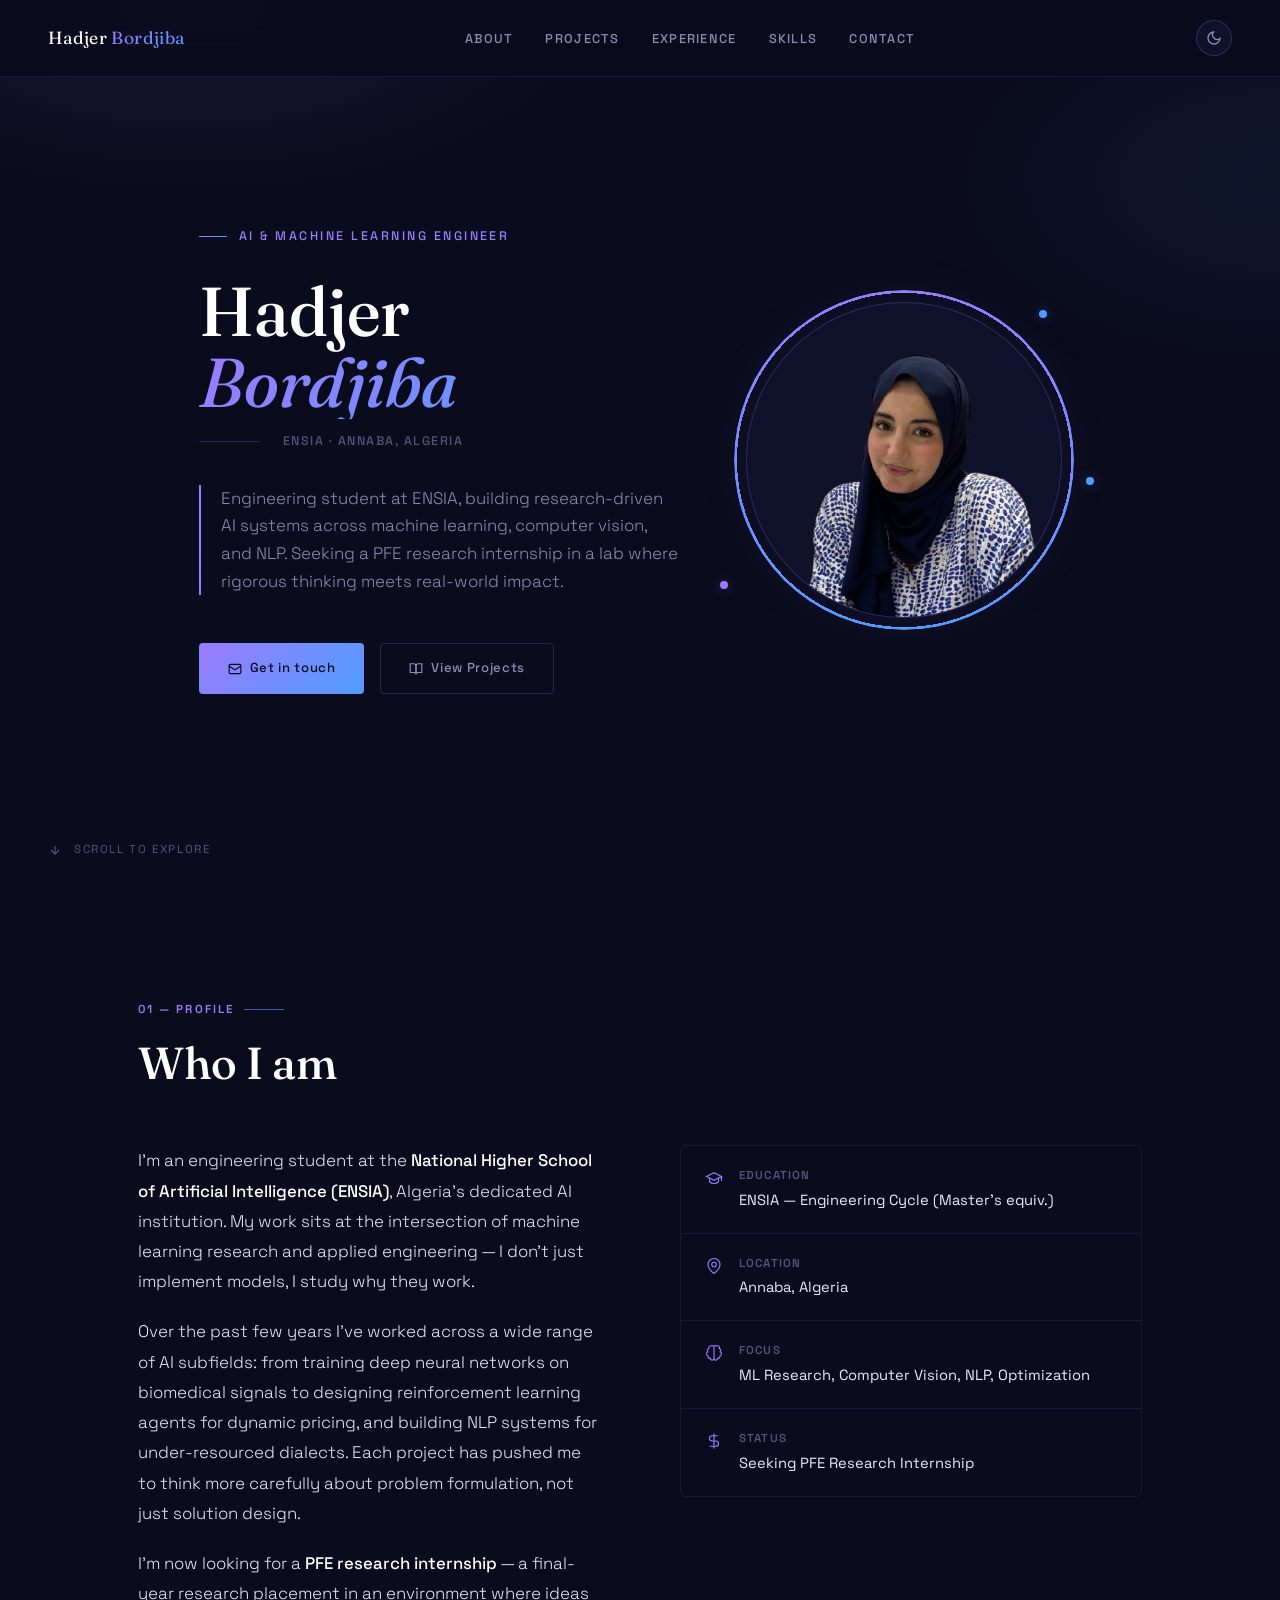
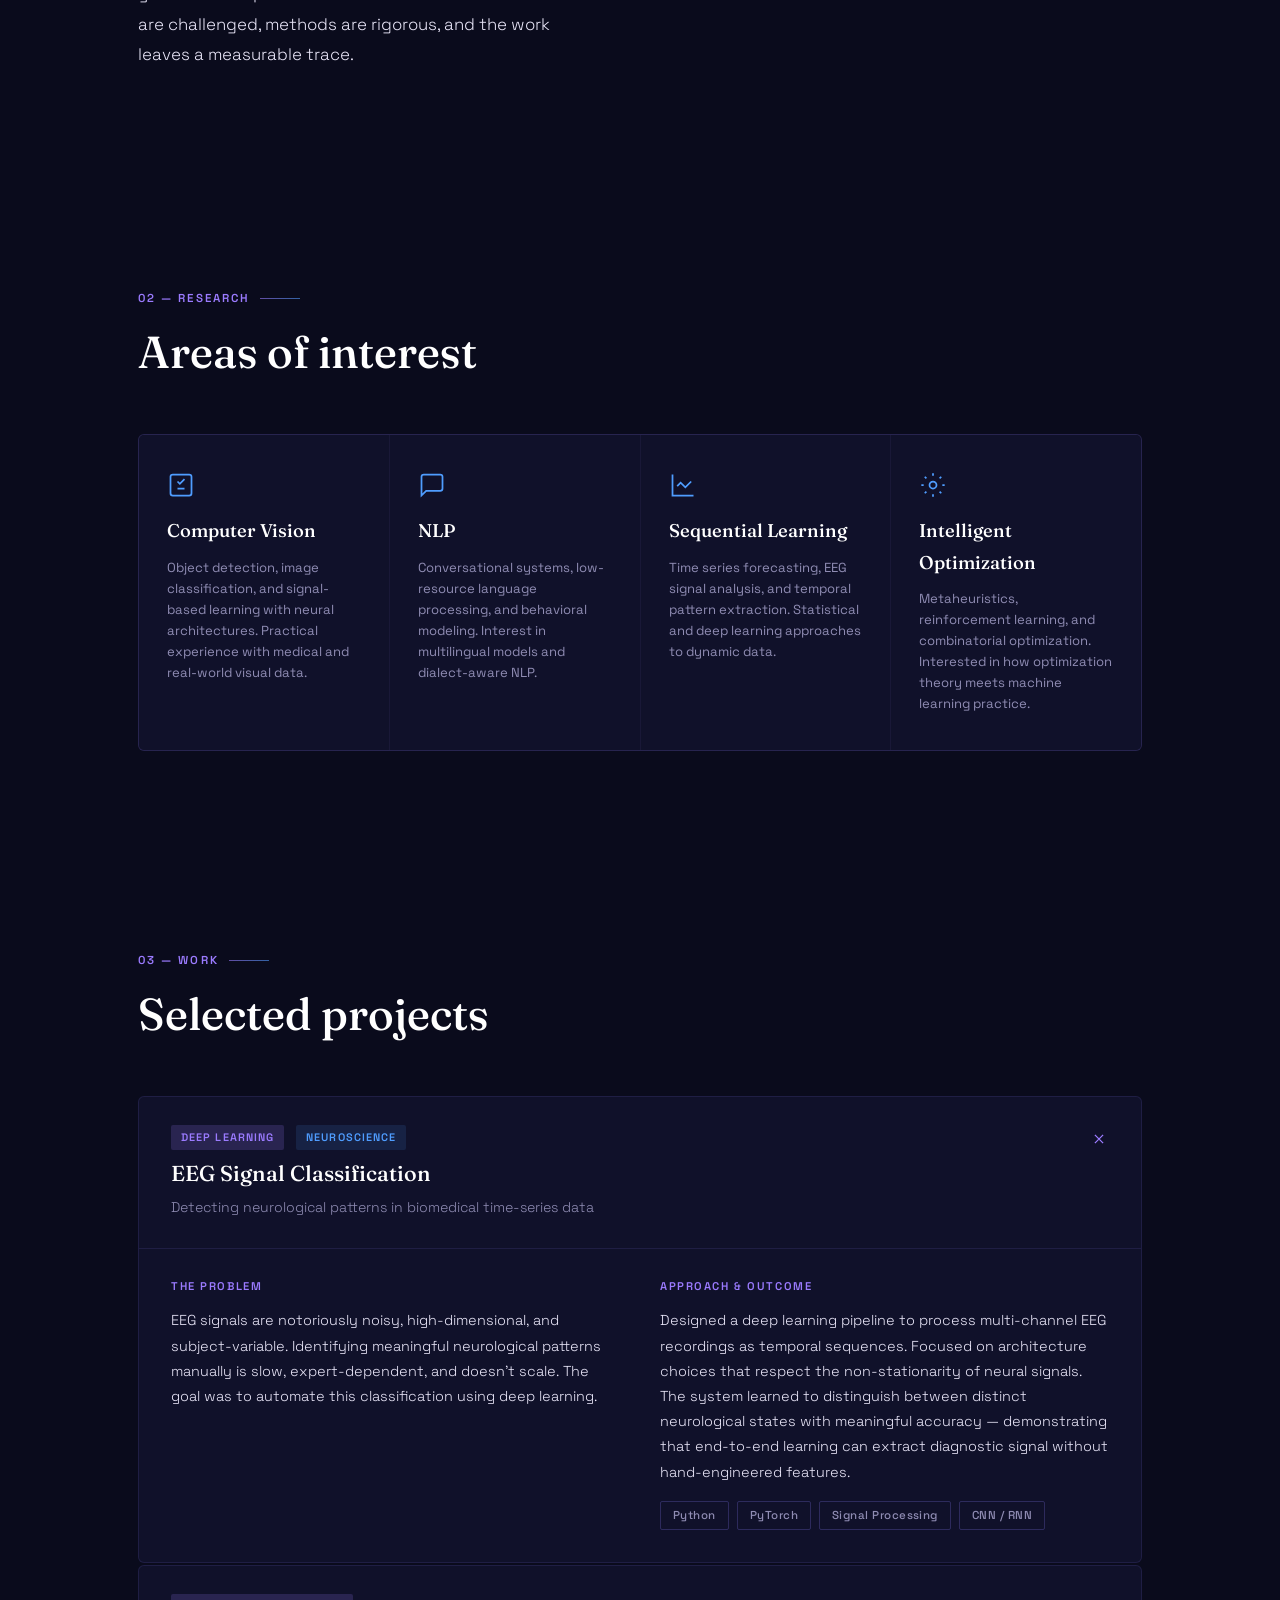
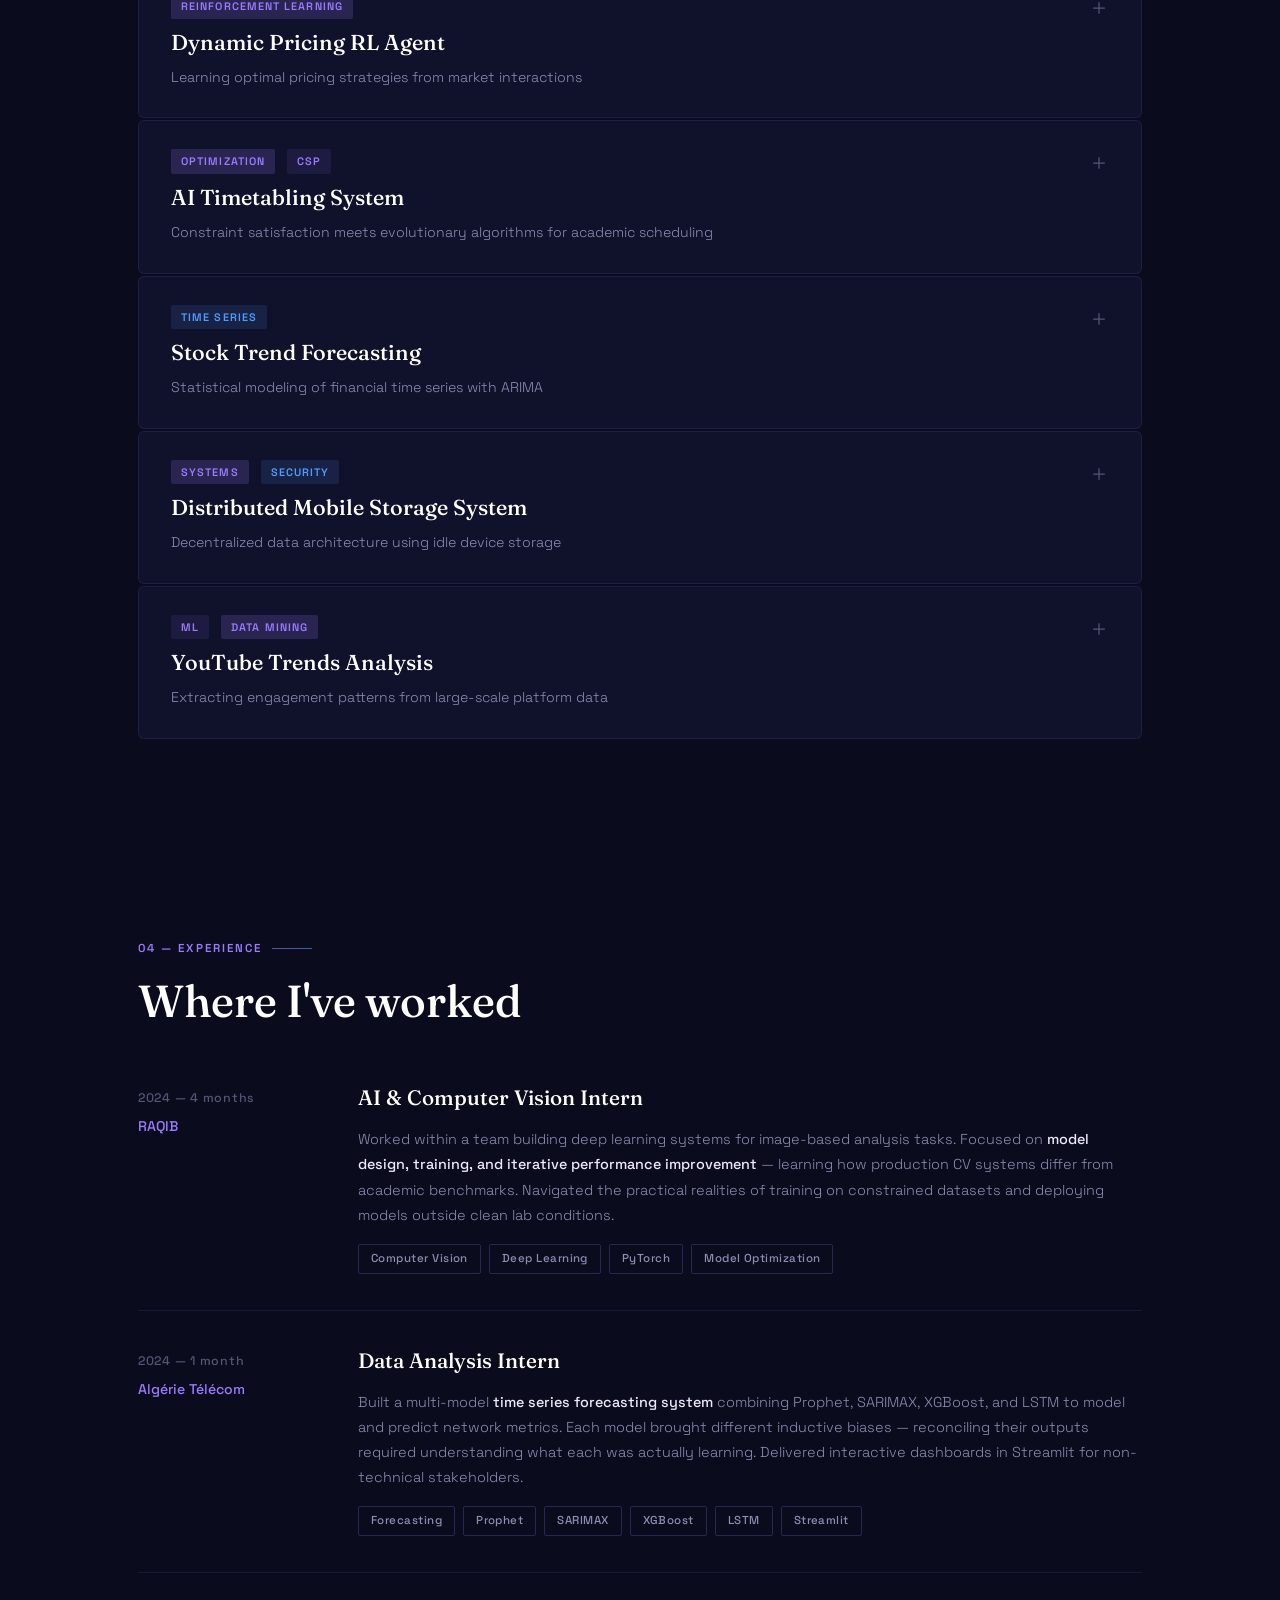
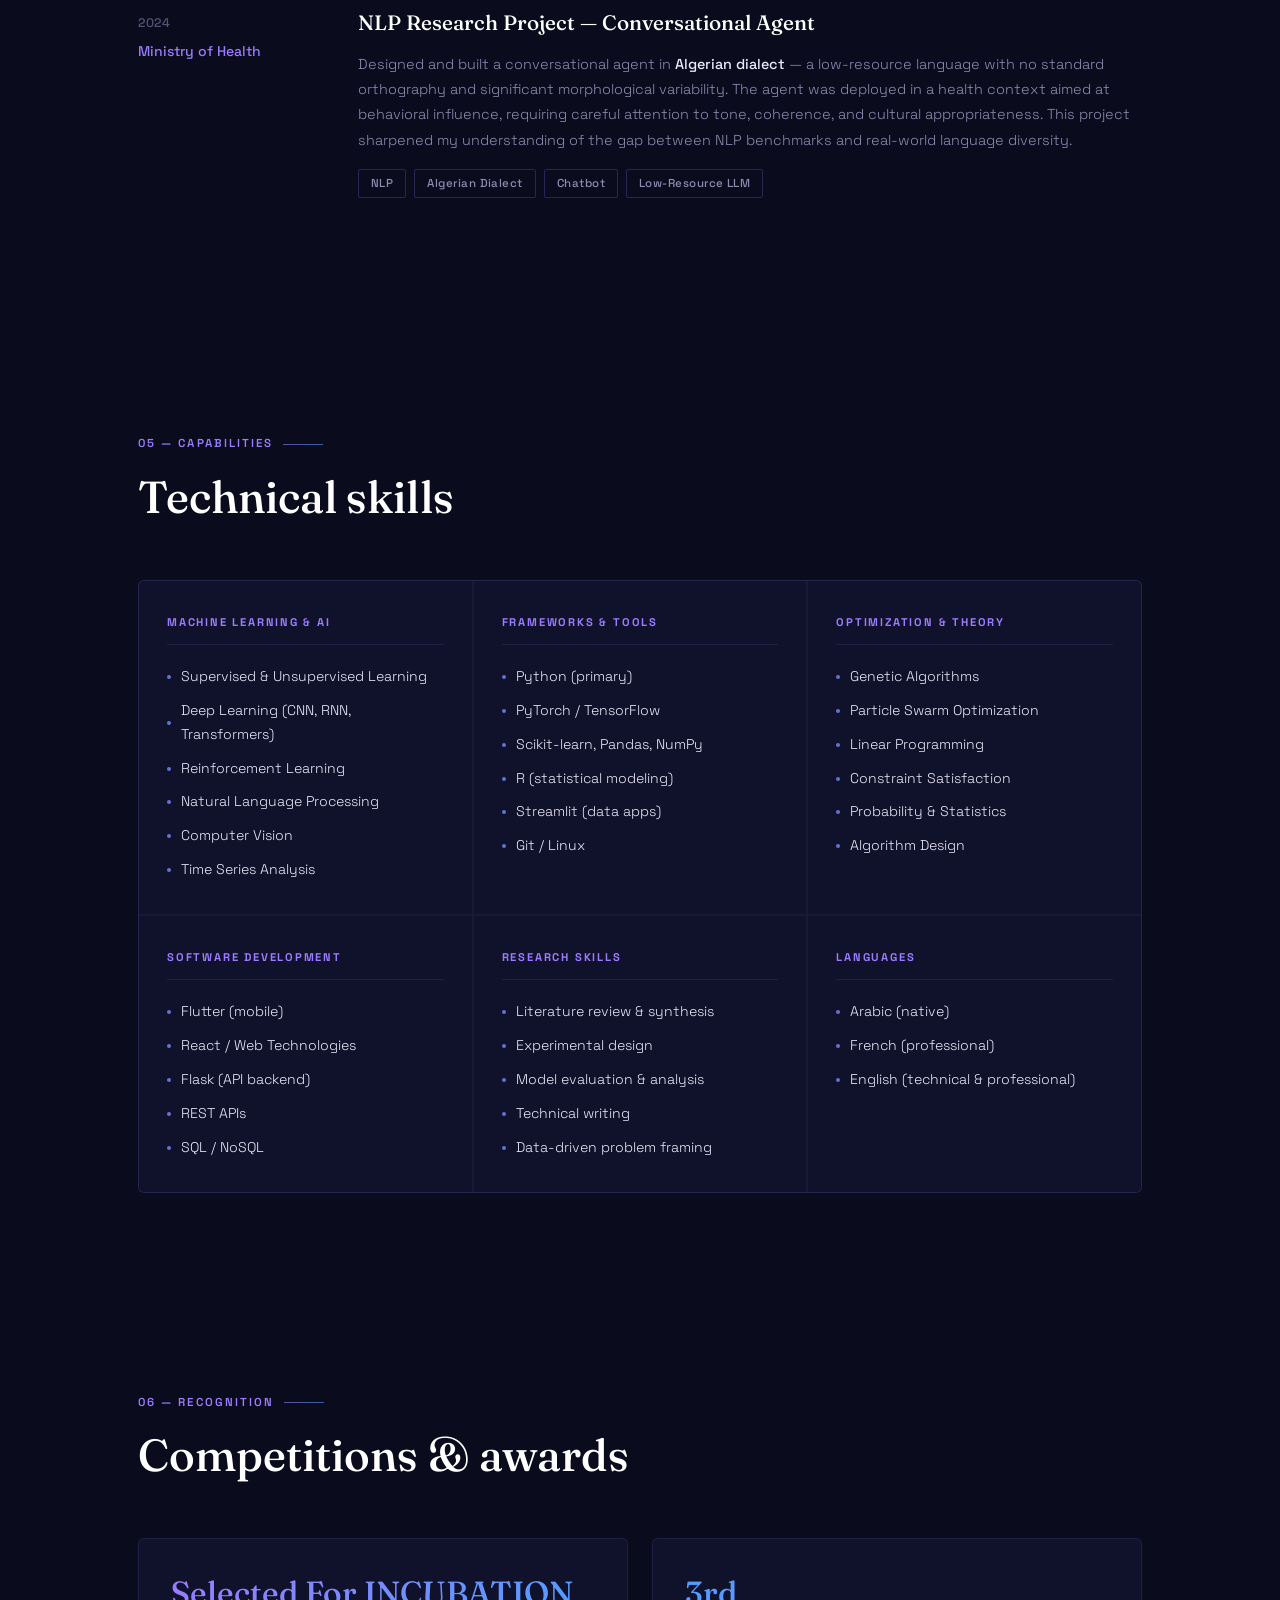
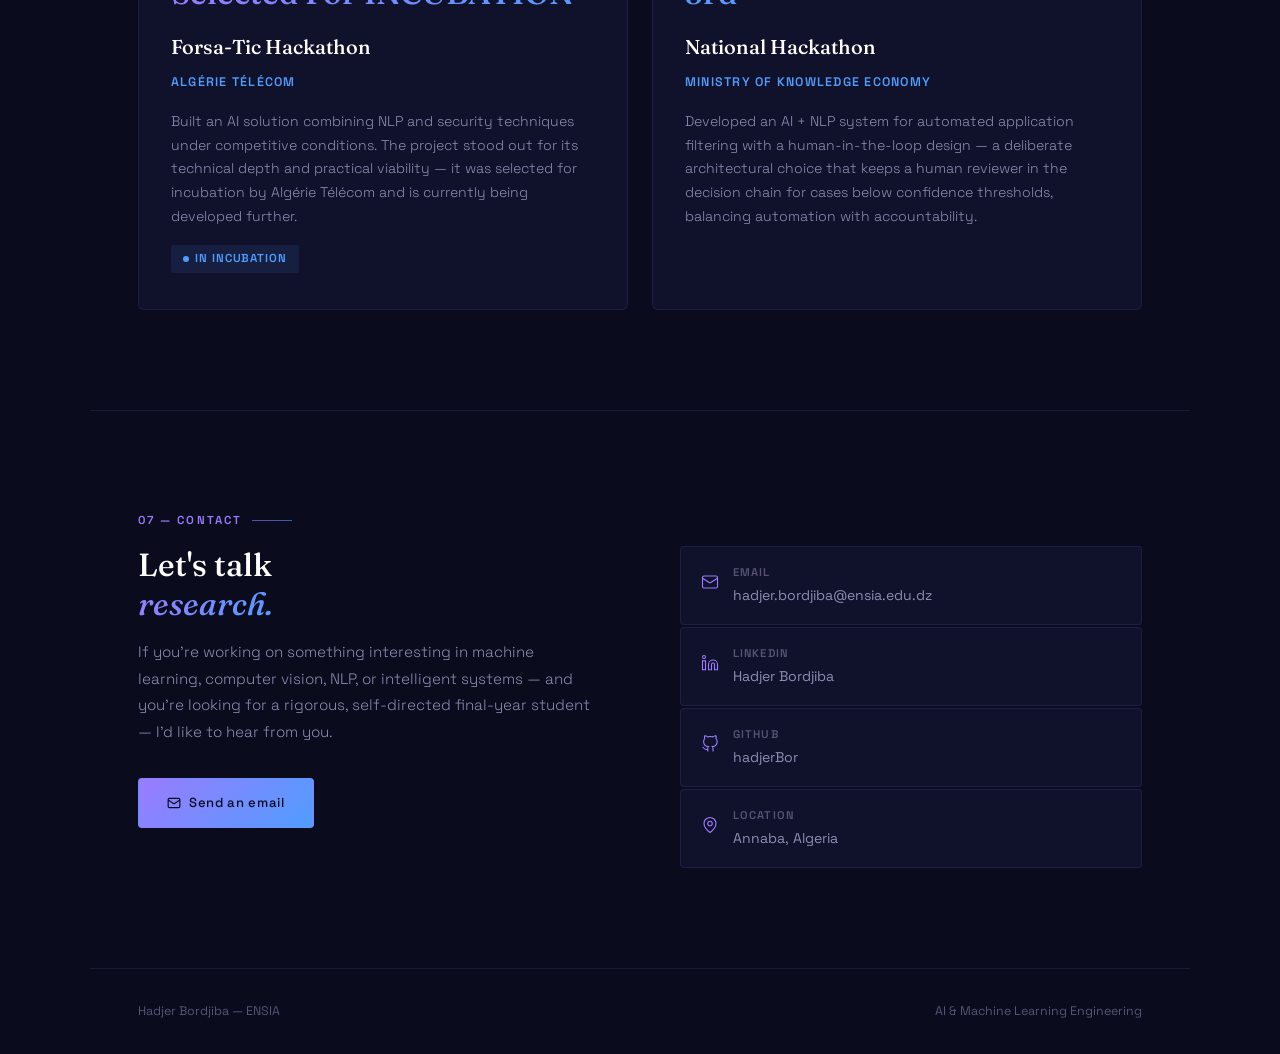
==== index.html @ eaea0891 "Update image source in hero-photo section" ====
<!DOCTYPE html>
<html lang="en">
<head>
<meta charset="UTF-8">
<meta name="viewport" content="width=device-width, initial-scale=1.0">
<title>Hadjer Bordjiba — AI & ML Engineer</title>
<link rel="preconnect" href="https://fonts.googleapis.com">
<link href="https://fonts.googleapis.com/css2?family=Fraunces:ital,opsz,wght@0,9..144,400;0,9..144,500;1,9..144,400;1,9..144,500&family=Space+Grotesk:wght@300;400;500;600;700&display=swap" rel="stylesheet">
<style>
  :root {
    --bg: #0a0b1c;
    --bg2: #10112a;
    --bg3: #161838;
    --border: rgba(139,124,255,0.12);
    --border-light: rgba(139,124,255,0.24);
    --text: #ece9fb;
    --text-muted: #8f8cb3;
    --text-dim: #565476;
    --accent: #9b7bff;
    --accent2: #4f9dff;
    --accent-glow: rgba(155,123,255,0.18);
    --white: #ffffff;
    --serif: 'Fraunces', Georgia, serif;
    --sans: 'Space Grotesk', system-ui, sans-serif;
    --nav-bg: rgba(10,11,28,0.85);
    --cursor-glow: rgba(155,123,255,0.14);
    --grad: linear-gradient(135deg, #9b7bff 0%, #4f9dff 100%);
  }

  [data-theme="light"] {
    --bg: #f7f6fd;
    --bg2: #eeecfa;
    --bg3: #e4e1f7;
    --border: rgba(90,60,200,0.1);
    --border-light: rgba(90,60,200,0.18);
    --text: #1c1b3a;
    --text-muted: #5c5a82;
    --text-dim: #a5a2c8;
    --accent: #7c4dff;
    --accent2: #2f7de0;
    --accent-glow: rgba(124,77,255,0.12);
    --white: #14132c;
    --nav-bg: rgba(247,246,253,0.88);
    --cursor-glow: rgba(124,77,255,0.1);
  }

  *, *::before, *::after { box-sizing: border-box; margin: 0; padding: 0; }
  html { scroll-behavior: smooth; }

  body {
    font-family: var(--sans);
    background: var(--bg);
    color: var(--text);
    line-height: 1.7;
    font-size: 16px;
    overflow-x: hidden;
  }

  body::before {
    content: '';
    position: fixed;
    inset: 0;
    background-image:
      radial-gradient(ellipse 60% 40% at 15% 0%, rgba(155,123,255,0.10), transparent 60%),
      radial-gradient(ellipse 50% 40% at 100% 20%, rgba(79,157,255,0.08), transparent 60%);
    pointer-events: none;
    z-index: 0;
  }

  nav {
    position: fixed;
    top: 0; left: 0; right: 0;
    z-index: 100;
    padding: 20px 48px;
    display: flex;
    justify-content: space-between;
    align-items: center;
    background: var(--nav-bg);
    backdrop-filter: blur(20px);
    border-bottom: 1px solid var(--border);
  }

  .nav-logo {
    font-family: var(--serif);
    font-size: 1.1rem;
    color: var(--white);
    text-decoration: none;
    letter-spacing: 0.02em;
  }
  .nav-logo span {
    background: var(--grad);
    -webkit-background-clip: text;
    background-clip: text;
    color: transparent;
  }

  .nav-links { display: flex; gap: 32px; list-style: none; }
  .nav-links a {
    color: var(--text-muted);
    text-decoration: none;
    font-size: 0.8rem;
    font-weight: 500;
    letter-spacing: 0.1em;
    text-transform: uppercase;
    transition: color 0.2s;
  }
  .nav-links a:hover { color: var(--accent); }

  .theme-toggle {
    background: var(--bg2);
    border: 1px solid var(--border-light);
    color: var(--text-muted);
    width: 36px; height: 36px;
    border-radius: 50%;
    cursor: pointer;
    display: flex; align-items: center; justify-content: center;
    transition: all 0.2s;
    flex-shrink: 0;
  }
  .theme-toggle:hover { color: var(--accent); border-color: var(--accent); background: var(--accent-glow); }

  .cursor-glow {
    position: fixed;
    width: 340px; height: 340px;
    border-radius: 50%;
    background: radial-gradient(circle, var(--cursor-glow) 0%, transparent 70%);
    pointer-events: none;
    z-index: 9998;
    transform: translate(-50%, -50%);
    transition: left 0.08s ease, top 0.08s ease;
    opacity: 0;
  }

  section {
    padding: 100px 0;
    max-width: 1100px;
    margin: 0 auto;
    padding-left: 48px;
    padding-right: 48px;
    position: relative;
    z-index: 1;
  }

  .section-label {
    font-size: 0.72rem;
    font-weight: 600;
    letter-spacing: 0.18em;
    text-transform: uppercase;
    color: var(--accent);
    margin-bottom: 16px;
    display: flex; align-items: center; gap: 10px;
  }
  .section-label::after {
    content: ''; display: block; height: 1px; width: 40px;
    background: var(--grad); opacity: 0.6;
  }

  h2.section-title {
    font-family: var(--serif);
    font-size: clamp(2rem, 4vw, 2.8rem);
    font-weight: 500;
    color: var(--white);
    line-height: 1.2;
    margin-bottom: 56px;
  }

  /* ─── HERO ─── */
  #hero {
    min-height: 100vh;
    display: flex;
    flex-direction: column;
    justify-content: center;
    padding-top: 120px;
    position: relative;
    max-width: none;
    padding-left: 0; padding-right: 0;
    overflow: hidden;
  }

  .hero-inner {
    max-width: 1100px;
    margin: 0 auto;
    padding: 0 48px;
    position: relative;
    z-index: 2;
    display: grid;
    grid-template-columns: 1.15fr 0.85fr;
    gap: 48px;
    align-items: center;
  }

  .hero-eyebrow {
    font-size: 0.78rem;
    font-weight: 500;
    letter-spacing: 0.2em;
    text-transform: uppercase;
    color: var(--accent);
    margin-bottom: 28px;
    display: flex; align-items: center; gap: 12px;
  }
  .hero-eyebrow::before { content: ''; display: block; width: 28px; height: 1px; background: var(--grad); }

  h1 {
    font-family: var(--serif);
    font-size: clamp(2.6rem, 5.4vw, 4.6rem);
    font-weight: 500;
    line-height: 1.04;
    color: var(--white);
    margin-bottom: 8px;
  }
  h1 .italic {
    font-style: italic;
    background: var(--grad);
    -webkit-background-clip: text;
    background-clip: text;
    color: transparent;
    display: block;
  }

  .hero-sub { display: flex; align-items: center; gap: 24px; margin-top: 12px; }
  .hero-divider { width: 60px; height: 1px; background: var(--border-light); flex-shrink: 0; }
  .hero-location {
    font-size: 0.78rem; color: var(--text-dim);
    letter-spacing: 0.12em; text-transform: uppercase; font-weight: 500;
  }

  .hero-tagline {
    font-size: clamp(0.95rem, 1.8vw, 1.05rem);
    color: var(--text-muted);
    font-weight: 300;
    max-width: 480px;
    margin-top: 32px; margin-bottom: 48px;
    line-height: 1.65;
    border-left: 2px solid;
    border-image: var(--grad) 1;
    padding-left: 20px;
  }

  .hero-cta { display: flex; gap: 16px; flex-wrap: wrap; }

  .btn {
    display: inline-flex; align-items: center; gap: 8px;
    padding: 13px 28px;
    font-family: var(--sans);
    font-size: 0.82rem; font-weight: 500;
    letter-spacing: 0.05em;
    text-decoration: none;
    border-radius: 4px;
    transition: all 0.2s;
    cursor: pointer;
  }
  .btn-primary {
    background: var(--grad);
    color: #0a0b1c;
    border: 1px solid transparent;
  }
  .btn-primary:hover { filter: brightness(1.12); transform: translateY(-1px); }
  .btn-ghost {
    background: transparent; color: var(--text-muted);
    border: 1px solid var(--border-light);
  }
  .btn-ghost:hover { color: var(--white); border-color: var(--accent); }

  /* ─── HERO PHOTO ─── */
  .hero-photo-wrap {
    position: relative;
    width: 100%;
    max-width: 340px;
    aspect-ratio: 1 / 1;
    margin: 0 auto;
    display: flex;
    align-items: center;
    justify-content: center;
  }

  .hero-photo-ring {
    position: absolute;
    inset: 0;
    border-radius: 50%;
    background: conic-gradient(from 0deg, var(--accent), var(--accent2), var(--accent));
    animation: spin 14s linear infinite;
    padding: 3px;
    -webkit-mask: radial-gradient(farthest-side, transparent calc(100% - 3px), #000 calc(100% - 3px));
    mask: radial-gradient(farthest-side, transparent calc(100% - 3px), #000 calc(100% - 3px));
  }

  @keyframes spin { to { transform: rotate(360deg); } }

  .hero-photo-glow {
    position: absolute;
    inset: -30px;
    border-radius: 50%;
    background: radial-gradient(circle, var(--accent-glow) 0%, transparent 70%);
    filter: blur(10px);
    z-index: -1;
  }

  .hero-photo {
    position: relative;
    width: calc(100% - 24px);
    height: calc(100% - 24px);
    border-radius: 50%;
    background: var(--bg2);
    border: 1px solid var(--border-light);
    overflow: hidden;
    display: flex;
    align-items: center;
    justify-content: center;
  }

  .hero-photo img {
    width: 100%; height: 100%;
    object-fit: cover;
    display: block;
  }

  .hero-photo-placeholder {
    display: flex;
    flex-direction: column;
    align-items: center;
    gap: 10px;
    color: var(--text-dim);
    text-align: center;
    padding: 20px;
  }
  .hero-photo-placeholder svg { color: var(--accent); opacity: 0.7; }
  .hero-photo-placeholder span {
    font-size: 0.68rem;
    letter-spacing: 0.08em;
    text-transform: uppercase;
    font-weight: 500;
    max-width: 160px;
    line-height: 1.5;
  }

  .hero-node {
    position: absolute;
    width: 8px; height: 8px;
    border-radius: 50%;
    background: var(--accent2);
    box-shadow: 0 0 12px 2px var(--accent-glow);
    animation: pulse-node 3s ease-in-out infinite;
  }
  .hero-node.n1 { top: 6%; right: 8%; animation-delay: 0s; }
  .hero-node.n2 { bottom: 12%; left: -4%; background: var(--accent); animation-delay: 1s; }
  .hero-node.n3 { top: 55%; right: -6%; animation-delay: 2s; }

  @keyframes pulse-node { 0%, 100% { opacity: 0.5; transform: scale(1); } 50% { opacity: 1; transform: scale(1.3); } }

  .scroll-hint {
    position: absolute;
    bottom: 40px; left: 48px;
    display: flex; align-items: center; gap: 12px;
    font-size: 0.72rem; letter-spacing: 0.14em; text-transform: uppercase;
    color: var(--text-dim);
    z-index: 2;
  }
  .scroll-hint svg { animation: bounce 2s ease-in-out infinite; }
  @keyframes bounce { 0%, 100% { transform: translateY(0); } 50% { transform: translateY(5px); } }

  /* ─── ABOUT ─── */
  .about-grid { display: grid; grid-template-columns: 1fr 1fr; gap: 80px; align-items: start; }
  .about-text p { font-size: 1.05rem; color: var(--text); margin-bottom: 20px; font-weight: 300; line-height: 1.8; }
  .about-text p strong { color: var(--white); font-weight: 500; }

  .about-facts { display: flex; flex-direction: column; border: 1px solid var(--border); border-radius: 6px; overflow: hidden; }
  .fact-row { display: flex; align-items: flex-start; gap: 16px; padding: 20px 24px; border-bottom: 1px solid var(--border); transition: background 0.2s; }
  .fact-row:last-child { border-bottom: none; }
  .fact-row:hover { background: var(--bg3); }
  .fact-icon { color: var(--accent); flex-shrink: 0; margin-top: 2px; }
  .fact-label { font-size: 0.72rem; letter-spacing: 0.1em; text-transform: uppercase; color: var(--text-dim); margin-bottom: 2px; font-weight: 600; }
  .fact-value { font-size: 0.92rem; color: var(--text); font-weight: 400; }

  /* ─── RESEARCH INTERESTS ─── */
  .interests-grid { display: grid; grid-template-columns: repeat(4, 1fr); gap: 1px; background: var(--border); border: 1px solid var(--border); border-radius: 6px; overflow: hidden; }
  .interest-card { background: var(--bg2); padding: 36px 28px; transition: background 0.2s; position: relative; overflow: hidden; }
  .interest-card::before { content: ''; position: absolute; top: 0; left: 0; right: 0; height: 2px; background: var(--grad); transform: scaleX(0); transform-origin: left; transition: transform 0.3s; }
  .interest-card:hover::before { transform: scaleX(1); }
  .interest-card:hover { background: var(--bg3); }
  .interest-icon { font-size: 1.6rem; margin-bottom: 16px; display: block; color: var(--accent2); }
  .interest-title { font-family: var(--serif); font-size: 1.15rem; color: var(--white); margin-bottom: 10px; font-weight: 500; }
  .interest-desc { font-size: 0.82rem; color: var(--text-muted); line-height: 1.6; }

  /* ─── PROJECTS ─── */
  .projects-list { display: flex; flex-direction: column; gap: 2px; }
  .project-item { background: var(--bg2); border: 1px solid var(--border); border-radius: 6px; overflow: hidden; transition: border-color 0.2s; }
  .project-item:hover { border-color: var(--border-light); }
  .project-header { padding: 28px 32px; cursor: pointer; display: flex; align-items: flex-start; justify-content: space-between; gap: 24px; user-select: none; }
  .project-meta { display: flex; align-items: center; gap: 12px; margin-bottom: 6px; }
  .project-tag { font-size: 0.68rem; font-weight: 600; letter-spacing: 0.1em; text-transform: uppercase; color: var(--accent); background: var(--accent-glow); padding: 3px 10px; border-radius: 2px; }
  .project-tag.blue { color: var(--accent2); background: rgba(79,157,255,0.12); }
  .project-tag.green { color: #9b7bff; background: rgba(155,123,255,0.10); }
  .project-name { font-family: var(--serif); font-size: 1.35rem; color: var(--white); font-weight: 500; margin-bottom: 4px; }
  .project-short { font-size: 0.88rem; color: var(--text-muted); font-weight: 300; }
  .project-toggle { color: var(--text-dim); flex-shrink: 0; transition: transform 0.3s; margin-top: 4px; }
  .project-item.open .project-toggle { transform: rotate(45deg); color: var(--accent); }
  .project-body { display: none; padding: 0 32px 32px; border-top: 1px solid var(--border); }
  .project-item.open .project-body { display: block; }
  .project-body-inner { display: grid; grid-template-columns: 1fr 1fr; gap: 40px; padding-top: 28px; }
  .project-section-title { font-size: 0.7rem; font-weight: 600; letter-spacing: 0.14em; text-transform: uppercase; color: var(--accent); margin-bottom: 12px; }
  .project-body p { font-size: 0.9rem; color: var(--text); line-height: 1.75; font-weight: 300; }
  .tech-stack { display: flex; flex-wrap: wrap; gap: 8px; margin-top: 16px; }
  .tech-pill { font-size: 0.72rem; font-weight: 500; color: var(--text-muted); border: 1px solid var(--border-light); padding: 4px 12px; border-radius: 2px; letter-spacing: 0.04em; }

  /* ─── EXPERIENCE ─── */
  .experience-list { display: flex; flex-direction: column; }
  .exp-item { display: grid; grid-template-columns: 180px 1fr; gap: 40px; padding: 36px 0; border-bottom: 1px solid var(--border); }
  .exp-item:first-child { padding-top: 0; }
  .exp-item:last-child { border-bottom: none; }
  .exp-meta { padding-top: 4px; }
  .exp-period { font-size: 0.78rem; color: var(--text-dim); font-weight: 500; letter-spacing: 0.06em; margin-bottom: 6px; }
  .exp-org { font-size: 0.88rem; color: var(--accent); font-weight: 500; }
  .exp-title { font-family: var(--serif); font-size: 1.3rem; color: var(--white); font-weight: 500; margin-bottom: 16px; line-height: 1.3; }
  .exp-body { font-size: 0.9rem; color: var(--text-muted); font-weight: 300; line-height: 1.75; }
  .exp-body strong { color: var(--text); font-weight: 500; }
  .exp-highlights { display: flex; flex-wrap: wrap; gap: 8px; margin-top: 16px; }

  /* ─── SKILLS ─── */
  .skills-grid { display: grid; grid-template-columns: repeat(3, 1fr); gap: 2px; background: var(--border); border: 1px solid var(--border); border-radius: 6px; overflow: hidden; }
  .skill-group { background: var(--bg2); padding: 32px 28px; transition: background 0.2s; }
  .skill-group:hover { background: var(--bg3); }
  .skill-group-title { font-size: 0.7rem; font-weight: 700; letter-spacing: 0.16em; text-transform: uppercase; color: var(--accent); margin-bottom: 20px; padding-bottom: 12px; border-bottom: 1px solid var(--border); }
  .skill-list { list-style: none; display: flex; flex-direction: column; gap: 10px; }
  .skill-list li { font-size: 0.88rem; color: var(--text); display: flex; align-items: center; gap: 10px; font-weight: 300; }
  .skill-list li::before { content: ''; display: block; width: 4px; height: 4px; border-radius: 50%; background: var(--grad); flex-shrink: 0; opacity: 0.8; }

  /* ─── ACHIEVEMENTS ─── */
  .achievements-grid { display: grid; grid-template-columns: 1fr 1fr; gap: 24px; }
  .achievement-card { background: var(--bg2); border: 1px solid var(--border); border-radius: 6px; padding: 36px 32px; position: relative; overflow: hidden; transition: border-color 0.2s, transform 0.2s; }
  .achievement-card:hover { border-color: var(--border-light); transform: translateY(-2px); }
  .achievement-rank { font-family: var(--serif); font-size: 2rem; background: var(--grad); -webkit-background-clip: text; background-clip: text; color: transparent; line-height: 1.1; margin-bottom: 20px; font-weight: 500; }
  .achievement-rank.silver { background: linear-gradient(135deg, #4f9dff, #9b7bff); -webkit-background-clip: text; background-clip: text; color: transparent; }
  .achievement-title { font-family: var(--serif); font-size: 1.25rem; color: var(--white); margin-bottom: 8px; font-weight: 500; }
  .achievement-org { font-size: 0.78rem; color: var(--accent2); text-transform: uppercase; letter-spacing: 0.1em; font-weight: 600; margin-bottom: 16px; }
  .achievement-desc { font-size: 0.88rem; color: var(--text-muted); line-height: 1.7; font-weight: 300; }
  .achievement-status { display: inline-flex; align-items: center; gap: 6px; margin-top: 16px; font-size: 0.72rem; color: var(--accent2); font-weight: 600; letter-spacing: 0.08em; text-transform: uppercase; background: rgba(79,157,255,0.1); padding: 4px 12px; border-radius: 2px; }
  .achievement-status::before { content: ''; width: 6px; height: 6px; border-radius: 50%; background: var(--accent2); animation: pulse 2s ease infinite; }
  @keyframes pulse { 0%, 100% { opacity: 1; } 50% { opacity: 0.3; } }

  /* ─── CONTACT ─── */
  #contact { border-top: 1px solid var(--border); }
  .contact-grid { display: grid; grid-template-columns: 1fr 1fr; gap: 80px; align-items: start; }
  .contact-text h3 { font-family: var(--serif); font-size: 2rem; color: var(--white); font-weight: 500; margin-bottom: 16px; line-height: 1.2; }
  .contact-text h3 em {
    font-style: italic;
    background: var(--grad);
    -webkit-background-clip: text;
    background-clip: text;
    color: transparent;
  }
  .contact-text p { font-size: 0.95rem; color: var(--text-muted); line-height: 1.75; font-weight: 300; margin-bottom: 32px; }
  .contact-links { display: flex; flex-direction: column; gap: 2px; }
  .contact-link { display: flex; align-items: center; gap: 14px; padding: 16px 20px; background: var(--bg2); border: 1px solid var(--border); border-radius: 4px; text-decoration: none; transition: all 0.2s; }
  .contact-link:hover { border-color: var(--accent); background: var(--accent-glow); }
  .contact-link:hover .cl-text { color: var(--accent); }
  .cl-icon { color: var(--accent); flex-shrink: 0; }
  .cl-label { font-size: 0.7rem; text-transform: uppercase; letter-spacing: 0.1em; color: var(--text-dim); font-weight: 600; margin-bottom: 2px; }
  .cl-text { font-size: 0.88rem; color: var(--text-muted); transition: color 0.2s; }

  footer { border-top: 1px solid var(--border); padding: 32px 48px; display: flex; justify-content: space-between; align-items: center; max-width: 1100px; margin: 0 auto; font-size: 0.78rem; color: var(--text-dim); position: relative; z-index: 1; }

  .reveal { opacity: 0; transform: translateY(24px); transition: opacity 0.6s ease, transform 0.6s ease; }
  .reveal.visible { opacity: 1; transform: translateY(0); }

  @media (max-width: 900px) {
    nav { padding: 18px 24px; }
    .nav-links { display: none; }
    section { padding: 70px 24px; }
    .hero-inner { padding: 0 24px; grid-template-columns: 1fr; text-align: center; }
    .hero-eyebrow, .hero-sub, .hero-cta { justify-content: center; }
    .hero-tagline { margin-left: auto; margin-right: auto; border-left: none; border-image: none; border-top: 2px solid; border-image: var(--grad) 1; padding-left: 0; padding-top: 16px; }
    .hero-photo-wrap { order: -1; max-width: 220px; margin-bottom: 12px; }
    .about-grid, .contact-grid { grid-template-columns: 1fr; gap: 40px; }
    .interests-grid { grid-template-columns: 1fr 1fr; }
    .skills-grid { grid-template-columns: 1fr 1fr; }
    .achievements-grid { grid-template-columns: 1fr; }
    .exp-item { grid-template-columns: 1fr; gap: 8px; }
    .project-body-inner { grid-template-columns: 1fr; gap: 24px; }
    .scroll-hint { display: none; }
    footer { padding: 24px; flex-direction: column; gap: 8px; text-align: center; }
  }
  @media (max-width: 640px) {
    .interests-grid { grid-template-columns: 1fr; }
    .skills-grid { grid-template-columns: 1fr; }
  }
</style>
</head>
<body>

<nav>
  <a href="#hero" class="nav-logo">Hadjer <span>Bordjiba</span></a>
  <ul class="nav-links">
    <li><a href="#about">About</a></li>
    <li><a href="#projects">Projects</a></li>
    <li><a href="#experience">Experience</a></li>
    <li><a href="#skills">Skills</a></li>
    <li><a href="#contact">Contact</a></li>
  </ul>
  <button class="theme-toggle" id="themeToggle" aria-label="Toggle light/dark mode">
    <svg id="iconMoon" width="16" height="16" viewBox="0 0 24 24" fill="none" stroke="currentColor" stroke-width="2"><path d="M21 12.79A9 9 0 1 1 11.21 3 7 7 0 0 0 21 12.79z"/></svg>
    <svg id="iconSun" width="16" height="16" viewBox="0 0 24 24" fill="none" stroke="currentColor" stroke-width="2" style="display:none"><circle cx="12" cy="12" r="5"/><path d="M12 1v2M12 21v2M4.22 4.22l1.42 1.42M18.36 18.36l1.42 1.42M1 12h2M21 12h2M4.22 19.78l1.42-1.42M18.36 5.64l1.42-1.42"/></svg>
  </button>
</nav>

<!-- HERO -->
<section id="hero">
  <div class="hero-inner">
    <div>
      <div class="hero-eyebrow">AI & Machine Learning Engineer</div>
      <h1>Hadjer<span class="italic">Bordjiba</span></h1>
      <div class="hero-sub">
        <div class="hero-divider"></div>
        <span class="hero-location">ENSIA · Annaba, Algeria</span>
      </div>
      <p class="hero-tagline">
        Engineering student at ENSIA, building research-driven AI systems across machine learning, computer vision, and NLP. Seeking a PFE research internship in a lab where rigorous thinking meets real-world impact.
      </p>
      <div class="hero-cta">
        <a href="mailto:hadjer.bordjiba@ensia.edu.dz" class="btn btn-primary">
          <svg width="14" height="14" viewBox="0 0 24 24" fill="none" stroke="currentColor" stroke-width="2"><rect x="2" y="4" width="20" height="16" rx="2"/><path d="m22 7-8.97 5.7a1.94 1.94 0 0 1-2.06 0L2 7"/></svg>
          Get in touch
        </a>
        <a href="#projects" class="btn btn-ghost">
          <svg width="14" height="14" viewBox="0 0 24 24" fill="none" stroke="currentColor" stroke-width="2"><path d="M2 3h6a4 4 0 0 1 4 4v14a3 3 0 0 0-3-3H2z"/><path d="M22 3h-6a4 4 0 0 0-4 4v14a3 3 0 0 1 3-3h7z"/></svg>
          View Projects
        </a>
      </div>
    </div>

    <!-- PHOTO — replace the src below with your own picture -->
    <div class="hero-photo-wrap">
      <div class="hero-photo-glow"></div>
      <div class="hero-photo-ring"></div>
      <div class="hero-node n1"></div>
      <div class="hero-node n2"></div>
      <div class="hero-node n3"></div>
      <div class="hero-photo">
        <img src="images/MyImage.png" alt="Hadjer Bordjiba">
      </div>
    </div>
  </div>
  <div class="scroll-hint">
    <svg width="14" height="14" viewBox="0 0 24 24" fill="none" stroke="currentColor" stroke-width="2"><path d="M12 5v14M5 12l7 7 7-7"/></svg>
    Scroll to explore
  </div>
</section>

<!-- ABOUT -->
<section id="about">
  <div class="section-label">01 — Profile</div>
  <h2 class="section-title">Who I am</h2>
  <div class="about-grid reveal">
    <div class="about-text">
      <p>
        I'm an engineering student at the <strong>National Higher School of Artificial Intelligence (ENSIA)</strong>, Algeria's dedicated AI institution. My work sits at the intersection of machine learning research and applied engineering — I don't just implement models, I study why they work.
      </p>
      <p>
        Over the past few years I've worked across a wide range of AI subfields: from training deep neural networks on biomedical signals to designing reinforcement learning agents for dynamic pricing, and building NLP systems for under-resourced dialects. Each project has pushed me to think more carefully about problem formulation, not just solution design.
      </p>
      <p>
        I'm now looking for a <strong>PFE research internship</strong> — a final-year research placement in an environment where ideas are challenged, methods are rigorous, and the work leaves a measurable trace.
      </p>
    </div>
    <div class="about-facts">
      <div class="fact-row">
        <div class="fact-icon">
          <svg width="18" height="18" viewBox="0 0 24 24" fill="none" stroke="currentColor" stroke-width="1.5"><path d="M22 10v6M2 10l10-5 10 5-10 5z"/><path d="M6 12v5c3 3 9 3 12 0v-5"/></svg>
        </div>
        <div>
          <div class="fact-label">Education</div>
          <div class="fact-value">ENSIA — Engineering Cycle (Master's equiv.)</div>
        </div>
      </div>
      <div class="fact-row">
        <div class="fact-icon">
          <svg width="18" height="18" viewBox="0 0 24 24" fill="none" stroke="currentColor" stroke-width="1.5"><path d="M20 10c0 6-8 12-8 12s-8-6-8-12a8 8 0 0 1 16 0Z"/><circle cx="12" cy="10" r="3"/></svg>
        </div>
        <div>
          <div class="fact-label">Location</div>
          <div class="fact-value">Annaba, Algeria</div>
        </div>
      </div>
      <div class="fact-row">
        <div class="fact-icon">
          <svg width="18" height="18" viewBox="0 0 24 24" fill="none" stroke="currentColor" stroke-width="1.5"><path d="M9.5 2A2.5 2.5 0 0 1 12 4.5v15a2.5 2.5 0 0 1-4.96-.46 2.5 2.5 0 0 1-2.96-3.08 3 3 0 0 1-.34-5.58 2.5 2.5 0 0 1 1.32-4.24 2.5 2.5 0 0 1 1.44-3.14ZM14.5 2A2.5 2.5 0 0 0 12 4.5v15a2.5 2.5 0 0 0 4.96-.46 2.5 2.5 0 0 0 2.96-3.08 3 3 0 0 0 .34-5.58 2.5 2.5 0 0 0-1.32-4.24A2.5 2.5 0 0 0 18.5 2.86Z"/></svg>
        </div>
        <div>
          <div class="fact-label">Focus</div>
          <div class="fact-value">ML Research, Computer Vision, NLP, Optimization</div>
        </div>
      </div>
      <div class="fact-row">
        <div class="fact-icon">
          <svg width="18" height="18" viewBox="0 0 24 24" fill="none" stroke="currentColor" stroke-width="1.5"><path d="M12 2v20M17 5H9.5a3.5 3.5 0 0 0 0 7h5a3.5 3.5 0 0 1 0 7H6"/></svg>
        </div>
        <div>
          <div class="fact-label">Status</div>
          <div class="fact-value">Seeking PFE Research Internship</div>
        </div>
      </div>
    </div>
  </div>
</section>

<!-- RESEARCH INTERESTS -->
<section id="interests">
  <div class="section-label">02 — Research</div>
  <h2 class="section-title">Areas of interest</h2>
  <div class="interests-grid reveal">
    <div class="interest-card">
      <svg class="interest-icon" width="28" height="28" viewBox="0 0 24 24" fill="none" stroke="currentColor" stroke-width="1.5"><rect x="3" y="3" width="18" height="18" rx="2"/><path d="m9 9 2 2 4-4M9 15h6"/></svg>
      <div class="interest-title">Computer Vision</div>
      <p class="interest-desc">Object detection, image classification, and signal-based learning with neural architectures. Practical experience with medical and real-world visual data.</p>
    </div>
    <div class="interest-card">
      <svg class="interest-icon" width="28" height="28" viewBox="0 0 24 24" fill="none" stroke="currentColor" stroke-width="1.5"><path d="M21 15a2 2 0 0 1-2 2H7l-4 4V5a2 2 0 0 1 2-2h14a2 2 0 0 1 2 2z"/></svg>
      <div class="interest-title">NLP</div>
      <p class="interest-desc">Conversational systems, low-resource language processing, and behavioral modeling. Interest in multilingual models and dialect-aware NLP.</p>
    </div>
    <div class="interest-card">
      <svg class="interest-icon" width="28" height="28" viewBox="0 0 24 24" fill="none" stroke="currentColor" stroke-width="1.5"><path d="M3 3v18h18"/><path d="m19 9-5 5-4-4-3 3"/></svg>
      <div class="interest-title">Sequential Learning</div>
      <p class="interest-desc">Time series forecasting, EEG signal analysis, and temporal pattern extraction. Statistical and deep learning approaches to dynamic data.</p>
    </div>
    <div class="interest-card">
      <svg class="interest-icon" width="28" height="28" viewBox="0 0 24 24" fill="none" stroke="currentColor" stroke-width="1.5"><circle cx="12" cy="12" r="3"/><path d="M12 2v2M12 20v2M4.93 4.93l1.41 1.41M17.66 17.66l1.41 1.41M2 12h2M20 12h2M4.93 19.07l1.41-1.41M17.66 6.34l1.41-1.41"/></svg>
      <div class="interest-title">Intelligent Optimization</div>
      <p class="interest-desc">Metaheuristics, reinforcement learning, and combinatorial optimization. Interested in how optimization theory meets machine learning practice.</p>
    </div>
  </div>
</section>

<!-- PROJECTS -->
<section id="projects">
  <div class="section-label">03 — Work</div>
  <h2 class="section-title">Selected projects</h2>
  <div class="projects-list">

    <div class="project-item reveal" onclick="toggleProject(this)">
      <div class="project-header">
        <div>
          <div class="project-meta">
            <span class="project-tag">Deep Learning</span>
            <span class="project-tag blue">Neuroscience</span>
          </div>
          <div class="project-name">EEG Signal Classification</div>
          <div class="project-short">Detecting neurological patterns in biomedical time-series data</div>
        </div>
        <svg class="project-toggle" width="20" height="20" viewBox="0 0 24 24" fill="none" stroke="currentColor" stroke-width="1.5"><path d="M12 5v14M5 12h14"/></svg>
      </div>
      <div class="project-body">
        <div class="project-body-inner">
          <div>
            <div class="project-section-title">The Problem</div>
            <p>EEG signals are notoriously noisy, high-dimensional, and subject-variable. Identifying meaningful neurological patterns manually is slow, expert-dependent, and doesn't scale. The goal was to automate this classification using deep learning.</p>
          </div>
          <div>
            <div class="project-section-title">Approach & Outcome</div>
            <p>Designed a deep learning pipeline to process multi-channel EEG recordings as temporal sequences. Focused on architecture choices that respect the non-stationarity of neural signals. The system learned to distinguish between distinct neurological states with meaningful accuracy — demonstrating that end-to-end learning can extract diagnostic signal without hand-engineered features.</p>
            <div class="tech-stack">
              <span class="tech-pill">Python</span>
              <span class="tech-pill">PyTorch</span>
              <span class="tech-pill">Signal Processing</span>
              <span class="tech-pill">CNN / RNN</span>
            </div>
          </div>
        </div>
      </div>
    </div>

    <div class="project-item reveal" onclick="toggleProject(this)">
      <div class="project-header">
        <div>
          <div class="project-meta">
            <span class="project-tag">Reinforcement Learning</span>
          </div>
          <div class="project-name">Dynamic Pricing RL Agent</div>
          <div class="project-short">Learning optimal pricing strategies from market interactions</div>
        </div>
        <svg class="project-toggle" width="20" height="20" viewBox="0 0 24 24" fill="none" stroke="currentColor" stroke-width="1.5"><path d="M12 5v14M5 12h14"/></svg>
      </div>
      <div class="project-body">
        <div class="project-body-inner">
          <div>
            <div class="project-section-title">The Problem</div>
            <p>Pricing in dynamic markets is a sequential decision problem. Fixed rules fail to adapt; supervised models can't handle delayed feedback. Reinforcement learning is a natural fit — the agent must learn when to raise, hold, or lower prices without ever seeing the optimal policy.</p>
          </div>
          <div>
            <div class="project-section-title">Approach & Outcome</div>
            <p>Formulated pricing as an MDP with a custom reward function balancing revenue and demand responsiveness. Trained the agent using a policy gradient method in a simulated environment calibrated to realistic elasticity curves. The agent converged to pricing policies that outperform static baselines by exploiting temporal demand patterns.</p>
            <div class="tech-stack">
              <span class="tech-pill">Python</span>
              <span class="tech-pill">RL (Policy Gradient)</span>
              <span class="tech-pill">Custom Env</span>
              <span class="tech-pill">Simulation</span>
            </div>
          </div>
        </div>
      </div>
    </div>

    <div class="project-item reveal" onclick="toggleProject(this)">
      <div class="project-header">
        <div>
          <div class="project-meta">
            <span class="project-tag">Optimization</span>
            <span class="project-tag green">CSP</span>
          </div>
          <div class="project-name">AI Timetabling System</div>
          <div class="project-short">Constraint satisfaction meets evolutionary algorithms for academic scheduling</div>
        </div>
        <svg class="project-toggle" width="20" height="20" viewBox="0 0 24 24" fill="none" stroke="currentColor" stroke-width="1.5"><path d="M12 5v14M5 12h14"/></svg>
      </div>
      <div class="project-body">
        <div class="project-body-inner">
          <div>
            <div class="project-section-title">The Problem</div>
            <p>University scheduling is a combinatorially hard problem. With dozens of courses, rooms, instructors, and hard constraints, the search space grows exponentially. Standard solvers fail at realistic scale.</p>
          </div>
          <div>
            <div class="project-section-title">Approach & Outcome</div>
            <p>Combined Constraint Satisfaction Programming for hard-constraint pruning with Genetic Algorithms for soft-constraint optimization. The hybrid approach first eliminates infeasible regions of the search space, then evolves solutions toward minimum conflict. The resulting system generated valid, conflict-free timetables for full academic departments — handling room capacity, lecturer availability, and time window constraints simultaneously.</p>
            <div class="tech-stack">
              <span class="tech-pill">Python</span>
              <span class="tech-pill">Genetic Algorithms</span>
              <span class="tech-pill">CSP</span>
              <span class="tech-pill">Heuristic Search</span>
            </div>
          </div>
        </div>
      </div>
    </div>

    <div class="project-item reveal" onclick="toggleProject(this)">
      <div class="project-header">
        <div>
          <div class="project-meta">
            <span class="project-tag blue">Time Series</span>
          </div>
          <div class="project-name">Stock Trend Forecasting</div>
          <div class="project-short">Statistical modeling of financial time series with ARIMA</div>
        </div>
        <svg class="project-toggle" width="20" height="20" viewBox="0 0 24 24" fill="none" stroke="currentColor" stroke-width="1.5"><path d="M12 5v14M5 12h14"/></svg>
      </div>
      <div class="project-body">
        <div class="project-body-inner">
          <div>
            <div class="project-section-title">The Problem</div>
            <p>Financial time series are non-stationary, autocorrelated, and prone to structural breaks. The challenge is not just prediction accuracy but ensuring the model is correctly specified — fitting a model that the data actually supports.</p>
          </div>
          <div>
            <div class="project-section-title">Approach & Outcome</div>
            <p>Applied ARIMA modeling in R with careful stationarity testing (ADF, KPSS), ACF/PACF analysis for order identification, and diagnostic checking of residuals. Focused on the discipline of statistical modeling: the process of arriving at a well-fitted model rather than grid-searching for the lowest error. Results included interpretable trend components and quantified forecast uncertainty.</p>
            <div class="tech-stack">
              <span class="tech-pill">R</span>
              <span class="tech-pill">ARIMA</span>
              <span class="tech-pill">Statistical Modeling</span>
              <span class="tech-pill">Forecasting</span>
            </div>
          </div>
        </div>
      </div>
    </div>

    <div class="project-item reveal" onclick="toggleProject(this)">
      <div class="project-header">
        <div>
          <div class="project-meta">
            <span class="project-tag">Systems</span>
            <span class="project-tag blue">Security</span>
          </div>
          <div class="project-name">Distributed Mobile Storage System</div>
          <div class="project-short">Decentralized data architecture using idle device storage</div>
        </div>
        <svg class="project-toggle" width="20" height="20" viewBox="0 0 24 24" fill="none" stroke="currentColor" stroke-width="1.5"><path d="M12 5v14M5 12h14"/></svg>
      </div>
      <div class="project-body">
        <div class="project-body-inner">
          <div>
            <div class="project-section-title">The Problem</div>
            <p>Cloud storage introduces centralized points of failure, privacy concerns, and provider dependency. Billions of mobile devices collectively hold terabytes of unused storage. Can this idle capacity be turned into a resilient, private, distributed storage layer?</p>
          </div>
          <div>
            <div class="project-section-title">Approach & Outcome</div>
            <p>Designed a decentralized architecture that fragments and encrypts data across participating mobile devices, with automatic recovery mechanisms if nodes go offline. The system eliminates single-provider dependency and ensures data is never readable in transit or at rest on any single node. Built as a research prototype exploring the intersection of distributed systems and mobile computing.</p>
            <div class="tech-stack">
              <span class="tech-pill">Distributed Systems</span>
              <span class="tech-pill">Encryption</span>
              <span class="tech-pill">Mobile (Android)</span>
              <span class="tech-pill">P2P Architecture</span>
            </div>
          </div>
        </div>
      </div>
    </div>

    <div class="project-item reveal" onclick="toggleProject(this)">
      <div class="project-header">
        <div>
          <div class="project-meta">
            <span class="project-tag green">ML</span>
            <span class="project-tag">Data Mining</span>
          </div>
          <div class="project-name">YouTube Trends Analysis</div>
          <div class="project-short">Extracting engagement patterns from large-scale platform data</div>
        </div>
        <svg class="project-toggle" width="20" height="20" viewBox="0 0 24 24" fill="none" stroke="currentColor" stroke-width="1.5"><path d="M12 5v14M5 12h14"/></svg>
      </div>
      <div class="project-body">
        <div class="project-body-inner">
          <div>
            <div class="project-section-title">The Problem</div>
            <p>What actually drives video engagement at scale? Views, likes, comment velocity, and title characteristics all interact non-linearly. The goal was to move beyond correlation — to identify consistent, learnable patterns across categories and time.</p>
          </div>
          <div>
            <div class="project-section-title">Approach & Outcome</div>
            <p>Processed and cleaned a large-scale YouTube trending dataset, performed feature engineering on metadata (title length, publish time, category), and applied clustering and classification models to segment engagement patterns. Found statistically significant differences in engagement dynamics across content categories — insights that held across multiple geographic markets in the dataset.</p>
            <div class="tech-stack">
              <span class="tech-pill">Python</span>
              <span class="tech-pill">Scikit-learn</span>
              <span class="tech-pill">Pandas</span>
              <span class="tech-pill">Data Mining</span>
            </div>
          </div>
        </div>
      </div>
    </div>

  </div>
</section>

<!-- EXPERIENCE -->
<section id="experience">
  <div class="section-label">04 — Experience</div>
  <h2 class="section-title">Where I've worked</h2>
  <div class="experience-list">

    <div class="exp-item reveal">
      <div class="exp-meta">
        <div class="exp-period">2024 — 4 months</div>
        <div class="exp-org">RAQIB</div>
      </div>
      <div>
        <div class="exp-title">AI & Computer Vision Intern</div>
        <p class="exp-body">
          Worked within a team building deep learning systems for image-based analysis tasks. Focused on <strong>model design, training, and iterative performance improvement</strong> — learning how production CV systems differ from academic benchmarks. Navigated the practical realities of training on constrained datasets and deploying models outside clean lab conditions.
        </p>
        <div class="exp-highlights">
          <span class="tech-pill">Computer Vision</span>
          <span class="tech-pill">Deep Learning</span>
          <span class="tech-pill">PyTorch</span>
          <span class="tech-pill">Model Optimization</span>
        </div>
      </div>
    </div>

    <div class="exp-item reveal">
      <div class="exp-meta">
        <div class="exp-period">2024 — 1 month</div>
        <div class="exp-org">Algérie Télécom</div>
      </div>
      <div>
        <div class="exp-title">Data Analysis Intern</div>
        <p class="exp-body">
          Built a multi-model <strong>time series forecasting system</strong> combining Prophet, SARIMAX, XGBoost, and LSTM to model and predict network metrics. Each model brought different inductive biases — reconciling their outputs required understanding what each was actually learning. Delivered interactive dashboards in Streamlit for non-technical stakeholders.
        </p>
        <div class="exp-highlights">
          <span class="tech-pill">Forecasting</span>
          <span class="tech-pill">Prophet</span>
          <span class="tech-pill">SARIMAX</span>
          <span class="tech-pill">XGBoost</span>
          <span class="tech-pill">LSTM</span>
          <span class="tech-pill">Streamlit</span>
        </div>
      </div>
    </div>

    <div class="exp-item reveal">
      <div class="exp-meta">
        <div class="exp-period">2024</div>
        <div class="exp-org">Ministry of Health</div>
      </div>
      <div>
        <div class="exp-title">NLP Research Project — Conversational Agent</div>
        <p class="exp-body">
          Designed and built a conversational agent in <strong>Algerian dialect</strong> — a low-resource language with no standard orthography and significant morphological variability. The agent was deployed in a health context aimed at behavioral influence, requiring careful attention to tone, coherence, and cultural appropriateness. This project sharpened my understanding of the gap between NLP benchmarks and real-world language diversity.
        </p>
        <div class="exp-highlights">
          <span class="tech-pill">NLP</span>
          <span class="tech-pill">Algerian Dialect</span>
          <span class="tech-pill">Chatbot</span>
          <span class="tech-pill">Low-Resource LLM</span>
        </div>
      </div>
    </div>

  </div>
</section>

<!-- SKILLS -->
<section id="skills">
  <div class="section-label">05 — Capabilities</div>
  <h2 class="section-title">Technical skills</h2>
  <div class="skills-grid reveal">
    <div class="skill-group">
      <div class="skill-group-title">Machine Learning & AI</div>
      <ul class="skill-list">
        <li>Supervised & Unsupervised Learning</li>
        <li>Deep Learning (CNN, RNN, Transformers)</li>
        <li>Reinforcement Learning</li>
        <li>Natural Language Processing</li>
        <li>Computer Vision</li>
        <li>Time Series Analysis</li>
      </ul>
    </div>
    <div class="skill-group">
      <div class="skill-group-title">Frameworks & Tools</div>
      <ul class="skill-list">
        <li>Python (primary)</li>
        <li>PyTorch / TensorFlow</li>
        <li>Scikit-learn, Pandas, NumPy</li>
        <li>R (statistical modeling)</li>
        <li>Streamlit (data apps)</li>
        <li>Git / Linux</li>
      </ul>
    </div>
    <div class="skill-group">
      <div class="skill-group-title">Optimization & Theory</div>
      <ul class="skill-list">
        <li>Genetic Algorithms</li>
        <li>Particle Swarm Optimization</li>
        <li>Linear Programming</li>
        <li>Constraint Satisfaction</li>
        <li>Probability & Statistics</li>
        <li>Algorithm Design</li>
      </ul>
    </div>
    <div class="skill-group">
      <div class="skill-group-title">Software Development</div>
      <ul class="skill-list">
        <li>Flutter (mobile)</li>
        <li>React / Web Technologies</li>
        <li>Flask (API backend)</li>
        <li>REST APIs</li>
        <li>SQL / NoSQL</li>
      </ul>
    </div>
    <div class="skill-group">
      <div class="skill-group-title">Research Skills</div>
      <ul class="skill-list">
        <li>Literature review & synthesis</li>
        <li>Experimental design</li>
        <li>Model evaluation & analysis</li>
        <li>Technical writing</li>
        <li>Data-driven problem framing</li>
      </ul>
    </div>
    <div class="skill-group">
      <div class="skill-group-title">Languages</div>
      <ul class="skill-list">
        <li>Arabic (native)</li>
        <li>French (professional)</li>
        <li>English (technical & professional)</li>
      </ul>
    </div>
  </div>
</section>

<!-- ACHIEVEMENTS -->
<section id="achievements">
  <div class="section-label">06 — Recognition</div>
  <h2 class="section-title">Competitions & awards</h2>
  <div class="achievements-grid">
    <div class="achievement-card reveal">
      <div class="achievement-rank">Selected For INCUBATION</div>
      <div class="achievement-title">Forsa-Tic Hackathon</div>
      <div class="achievement-org">Algérie Télécom</div>
      <p class="achievement-desc">
        Built an AI solution combining NLP and security techniques under competitive conditions. The project stood out for its technical depth and practical viability — it was selected for incubation by Algérie Télécom and is currently being developed further.
      </p>
      <div class="achievement-status">In incubation</div>
    </div>
    <div class="achievement-card reveal">
      <div class="achievement-rank silver">3rd</div>
      <div class="achievement-title">National Hackathon</div>
      <div class="achievement-org">Ministry of Knowledge Economy</div>
      <p class="achievement-desc">
        Developed an AI + NLP system for automated application filtering with a human-in-the-loop design — a deliberate architectural choice that keeps a human reviewer in the decision chain for cases below confidence thresholds, balancing automation with accountability.
      </p>
    </div>
  </div>
</section>

<!-- CONTACT -->
<section id="contact">
  <div class="section-label">07 — Contact</div>
  <div class="contact-grid">
    <div class="contact-text">
      <h3>Let's talk<br><em>research.</em></h3>
      <p>
        If you're working on something interesting in machine learning, computer vision, NLP, or intelligent systems — and you're looking for a rigorous, self-directed final-year student — I'd like to hear from you.
      </p>
      <a href="mailto:hadjer.bordjiba@ensia.edu.dz" class="btn btn-primary">
        <svg width="14" height="14" viewBox="0 0 24 24" fill="none" stroke="currentColor" stroke-width="2"><rect x="2" y="4" width="20" height="16" rx="2"/><path d="m22 7-8.97 5.7a1.94 1.94 0 0 1-2.06 0L2 7"/></svg>
        Send an email
      </a>
    </div>
    <div class="contact-links">
      <a href="mailto:hadjer.bordjiba@ensia.edu.dz" class="contact-link">
        <div class="cl-icon">
          <svg width="18" height="18" viewBox="0 0 24 24" fill="none" stroke="currentColor" stroke-width="1.5"><rect x="2" y="4" width="20" height="16" rx="2"/><path d="m22 7-8.97 5.7a1.94 1.94 0 0 1-2.06 0L2 7"/></svg>
        </div>
        <div>
          <div class="cl-label">Email</div>
          <div class="cl-text">hadjer.bordjiba@ensia.edu.dz</div>
        </div>
      </a>
      <a href="https://www.linkedin.com/in/hadjer-bordjiba-9951a8335/" target="_blank" rel="noopener" class="contact-link">
        <div class="cl-icon">
          <svg width="18" height="18" viewBox="0 0 24 24" fill="none" stroke="currentColor" stroke-width="1.5"><path d="M16 8a6 6 0 0 1 6 6v7h-4v-7a2 2 0 0 0-2-2 2 2 0 0 0-2 2v7h-4v-7a6 6 0 0 1 6-6z"/><rect x="2" y="9" width="4" height="12"/><circle cx="4" cy="4" r="2"/></svg>
        </div>
        <div>
          <div class="cl-label">LinkedIn</div>
          <div class="cl-text">Hadjer Bordjiba</div>
        </div>
      </a>
      <a href="https://github.com/hadjerBor" target="_blank" rel="noopener" class="contact-link">
        <div class="cl-icon">
          <svg width="18" height="18" viewBox="0 0 24 24" fill="none" stroke="currentColor" stroke-width="1.5"><path d="M9 19c-5 1.5-5-2.5-7-3m14 6v-3.87a3.37 3.37 0 0 0-.94-2.61c3.14-.35 6.44-1.54 6.44-7A5.44 5.44 0 0 0 20 4.77 5.07 5.07 0 0 0 19.91 1S18.73.65 16 2.48a13.38 13.38 0 0 0-7 0C6.27.65 5.09 1 5.09 1A5.07 5.07 0 0 0 5 4.77a5.44 5.44 0 0 0-1.5 3.78c0 5.42 3.3 6.61 6.44 7A3.37 3.37 0 0 0 9 18.13V22"/></svg>
        </div>
        <div>
          <div class="cl-label">GitHub</div>
          <div class="cl-text">hadjerBor</div>
        </div>
      </a>
      <div class="contact-link" style="cursor:default;">
        <div class="cl-icon">
          <svg width="18" height="18" viewBox="0 0 24 24" fill="none" stroke="currentColor" stroke-width="1.5"><path d="M20 10c0 6-8 12-8 12s-8-6-8-12a8 8 0 0 1 16 0Z"/><circle cx="12" cy="10" r="3"/></svg>
        </div>
        <div>
          <div class="cl-label">Location</div>
          <div class="cl-text">Annaba, Algeria</div>
        </div>
      </div>
    </div>
  </div>
</section>

<footer>
  <span>Hadjer Bordjiba — ENSIA</span>
  <span>AI & Machine Learning Engineering</span>
</footer>

<div class="cursor-glow" id="cursorGlow"></div>

<script>
  function toggleProject(el) {
    const wasOpen = el.classList.contains('open');
    document.querySelectorAll('.project-item').forEach(p => p.classList.remove('open'));
    if (!wasOpen) el.classList.add('open');
  }

  const observer = new IntersectionObserver((entries) => {
    entries.forEach((e, i) => {
      if (e.isIntersecting) {
        setTimeout(() => e.target.classList.add('visible'), i * 80);
        observer.unobserve(e.target);
      }
    });
  }, { threshold: 0.1 });
  document.querySelectorAll('.reveal').forEach(el => observer.observe(el));
  document.querySelector('.project-item').classList.add('open');

  const toggle = document.getElementById('themeToggle');
  const iconMoon = document.getElementById('iconMoon');
  const iconSun = document.getElementById('iconSun');
  const root = document.documentElement;

  toggle.addEventListener('click', () => {
    const isLight = root.getAttribute('data-theme') === 'light';
    if (isLight) {
      root.removeAttribute('data-theme');
      iconMoon.style.display = '';
      iconSun.style.display = 'none';
    } else {
      root.setAttribute('data-theme', 'light');
      iconMoon.style.display = 'none';
      iconSun.style.display = '';
    }
  });

  const glow = document.getElementById('cursorGlow');
  let glowVisible = false;
  document.addEventListener('mousemove', (e) => {
    glow.style.left = e.clientX + 'px';
    glow.style.top = e.clientY + 'px';
    if (!glowVisible) { glow.style.opacity = '1'; glowVisible = true; }
  });
  document.addEventListener('mouseleave', () => { glow.style.opacity = '0'; glowVisible = false; });
</script>
</body>
</html>
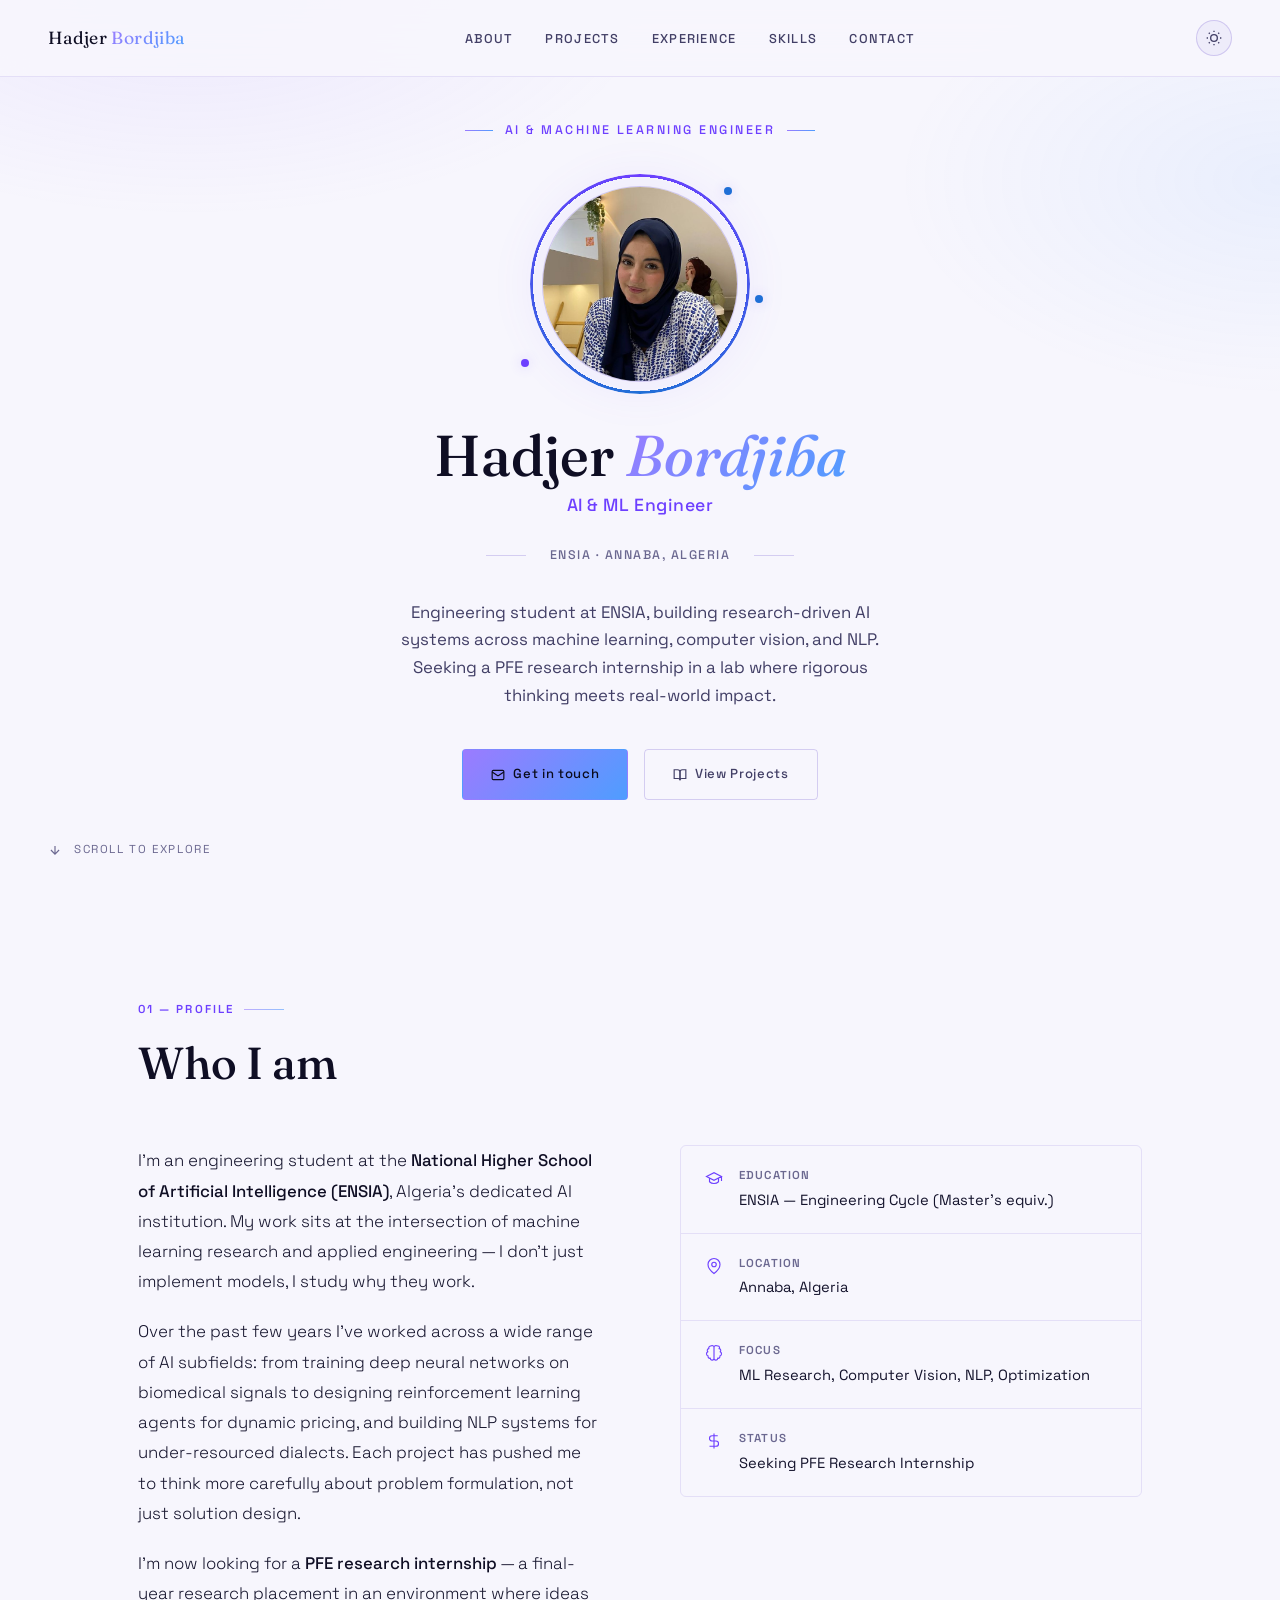
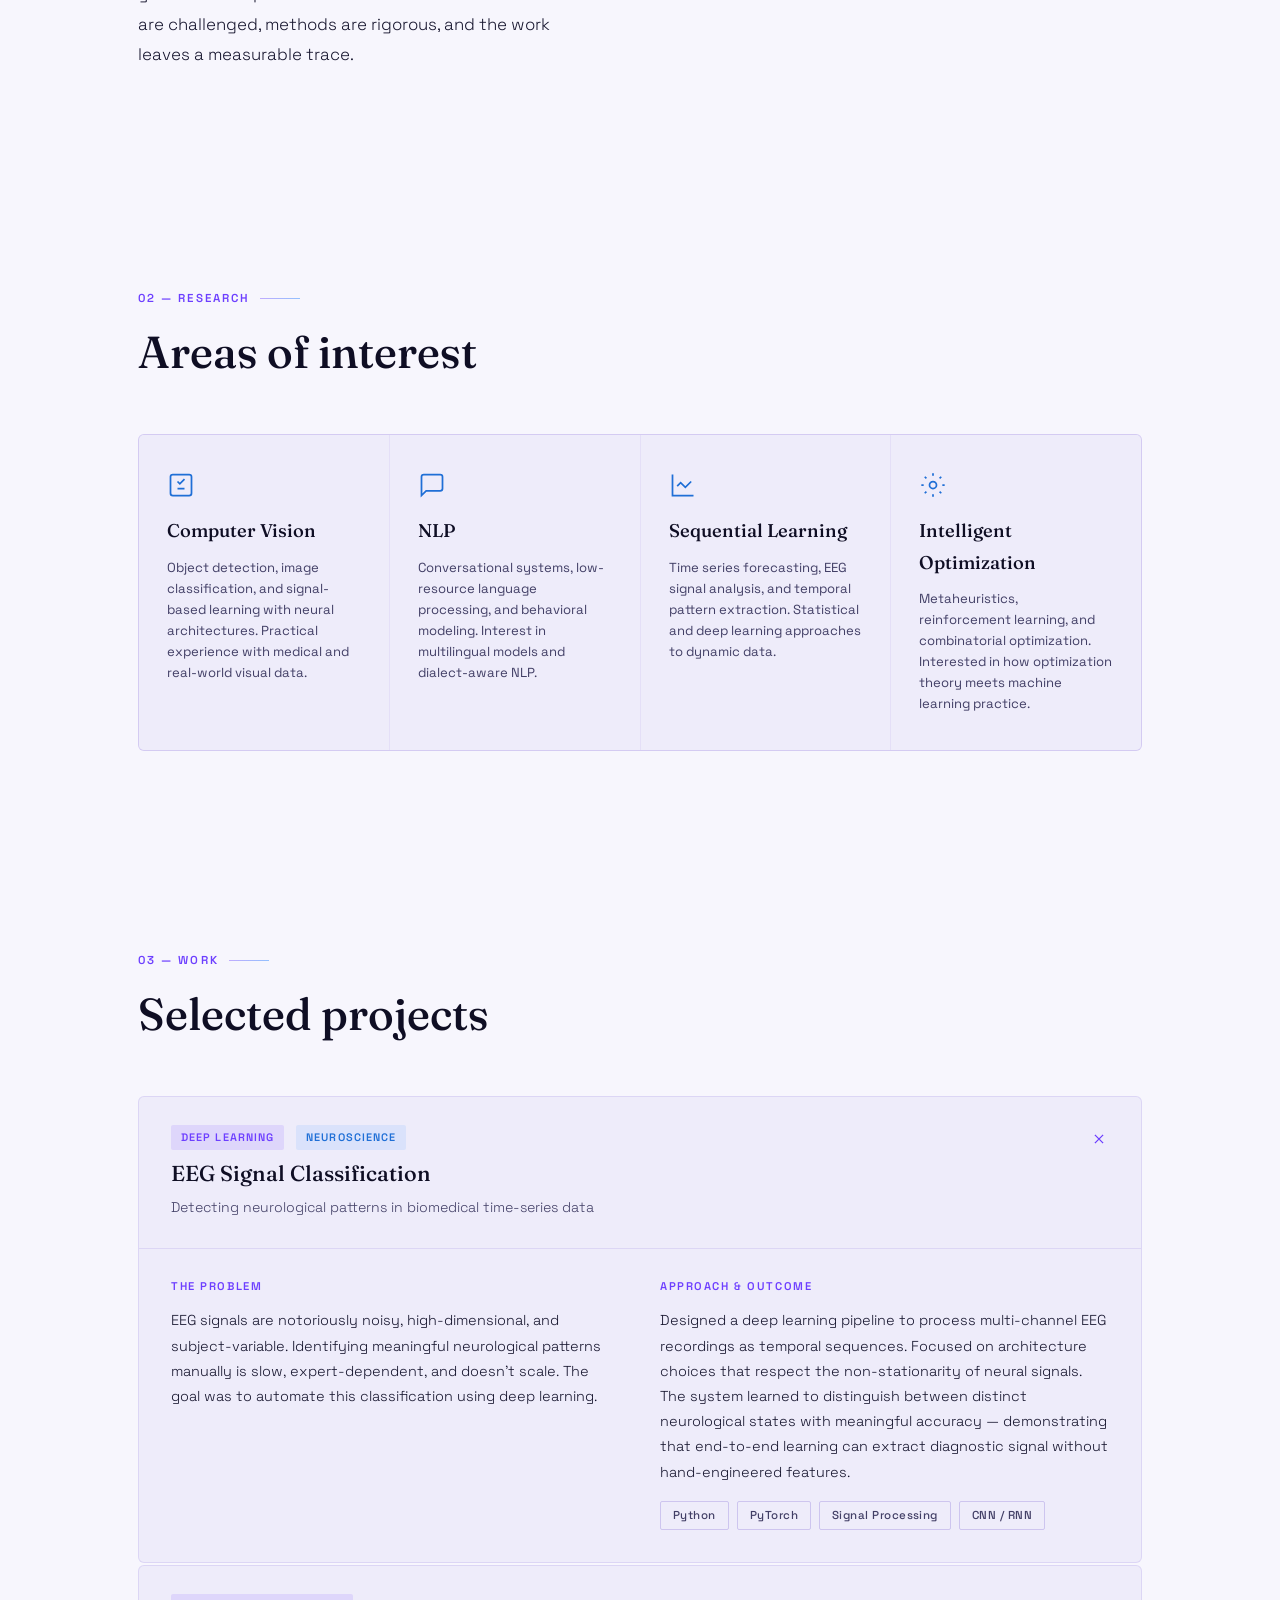
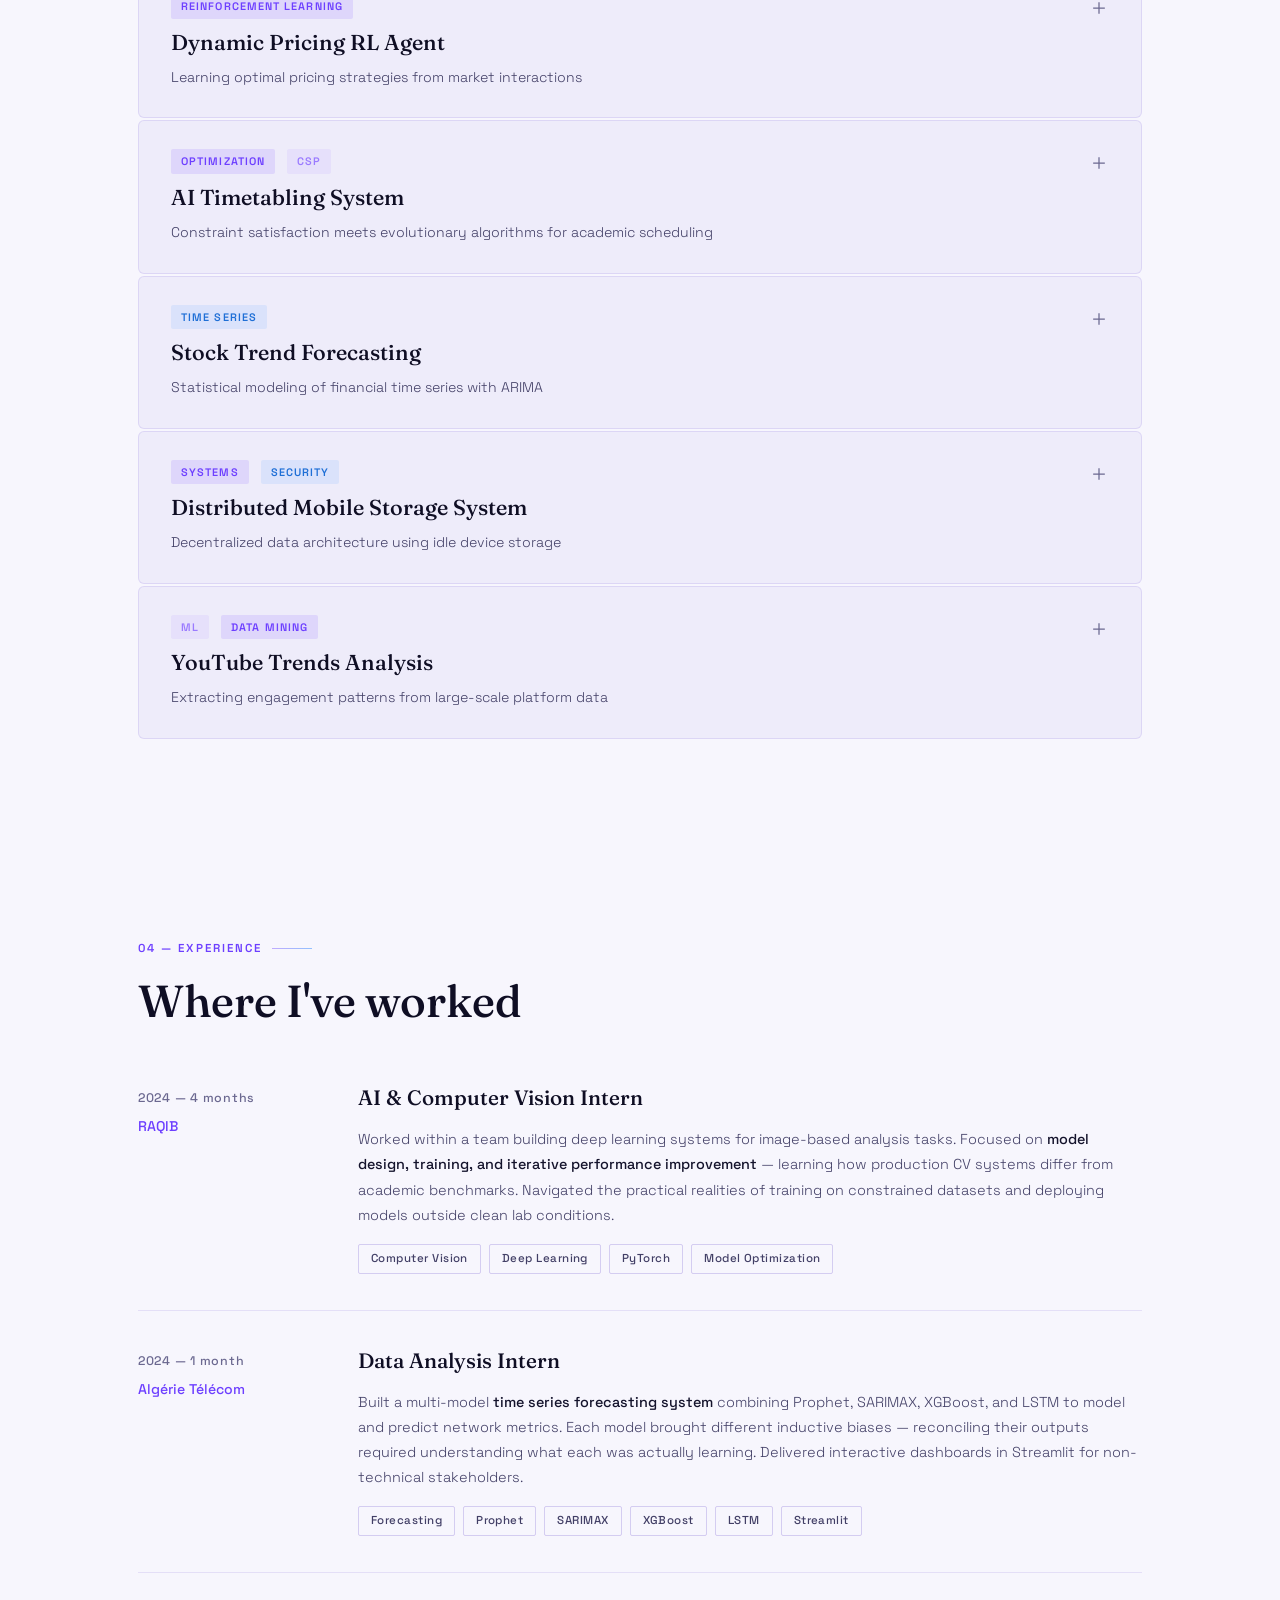
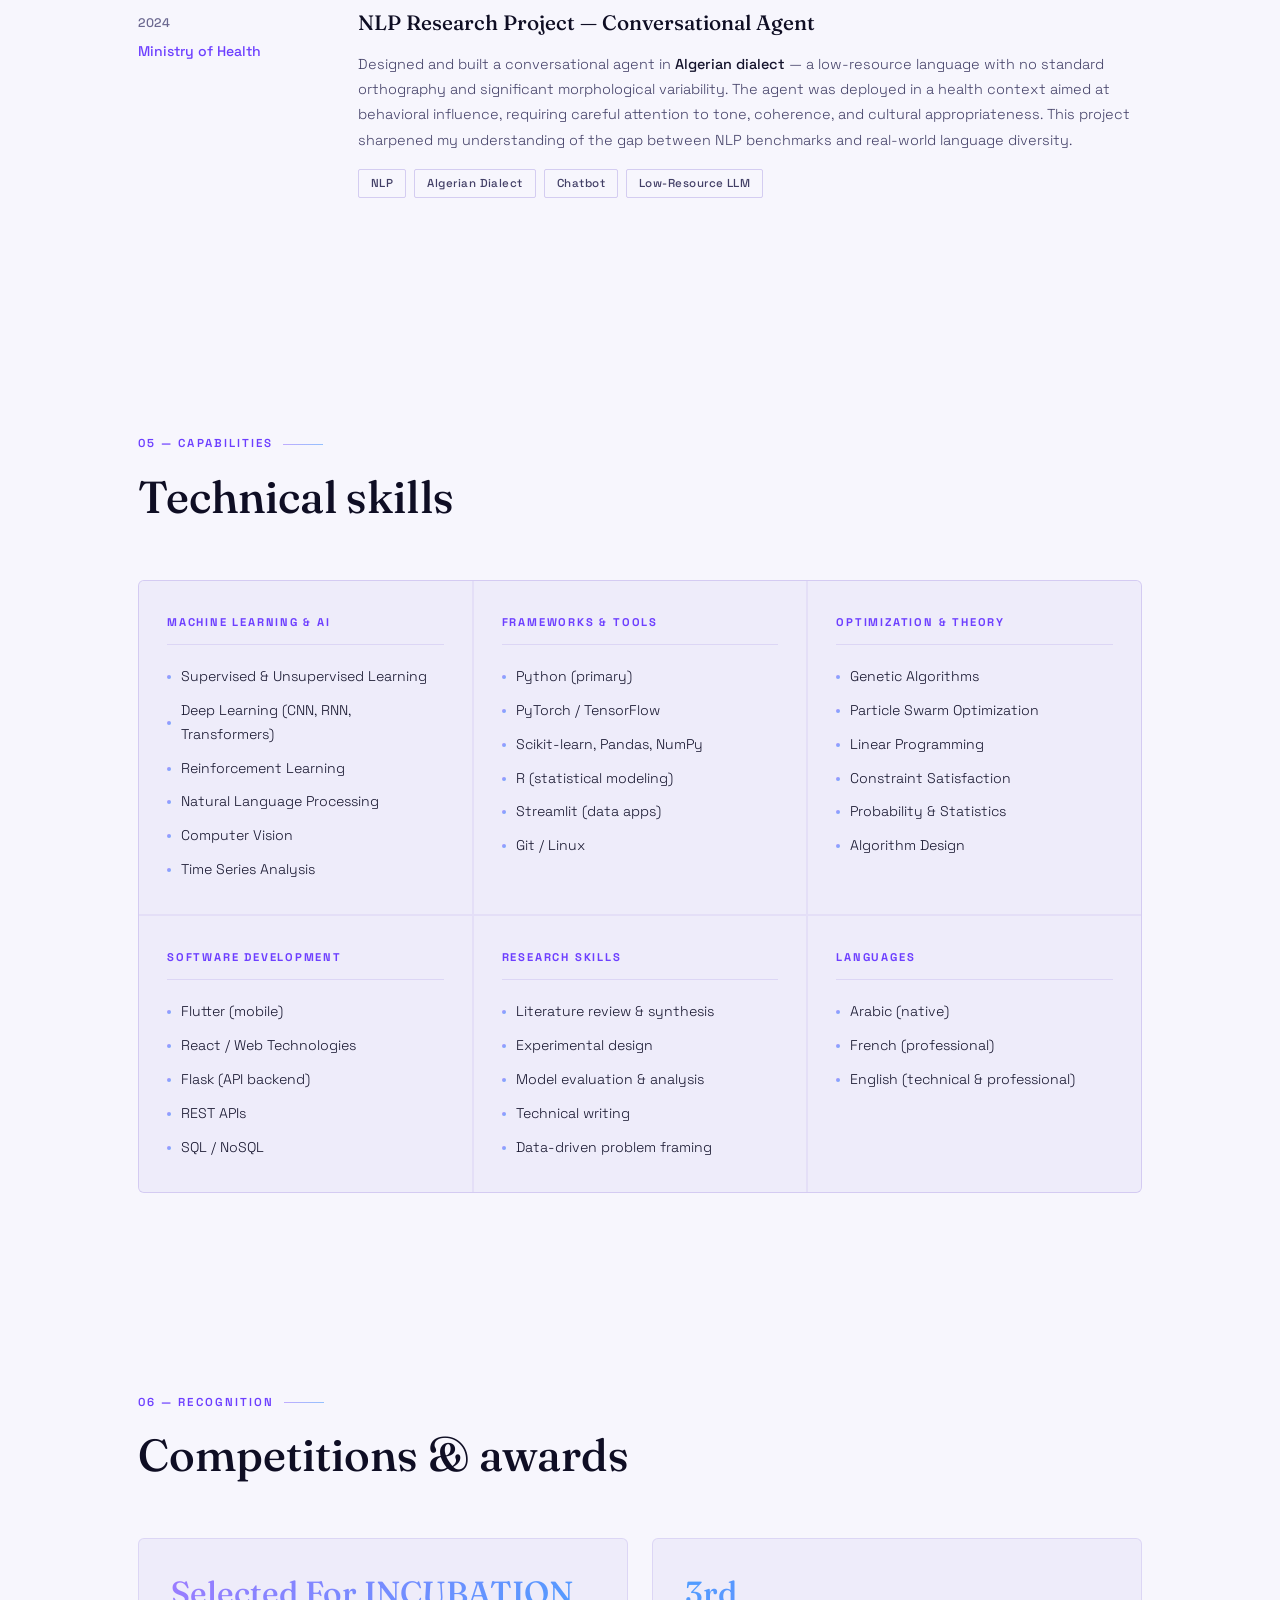
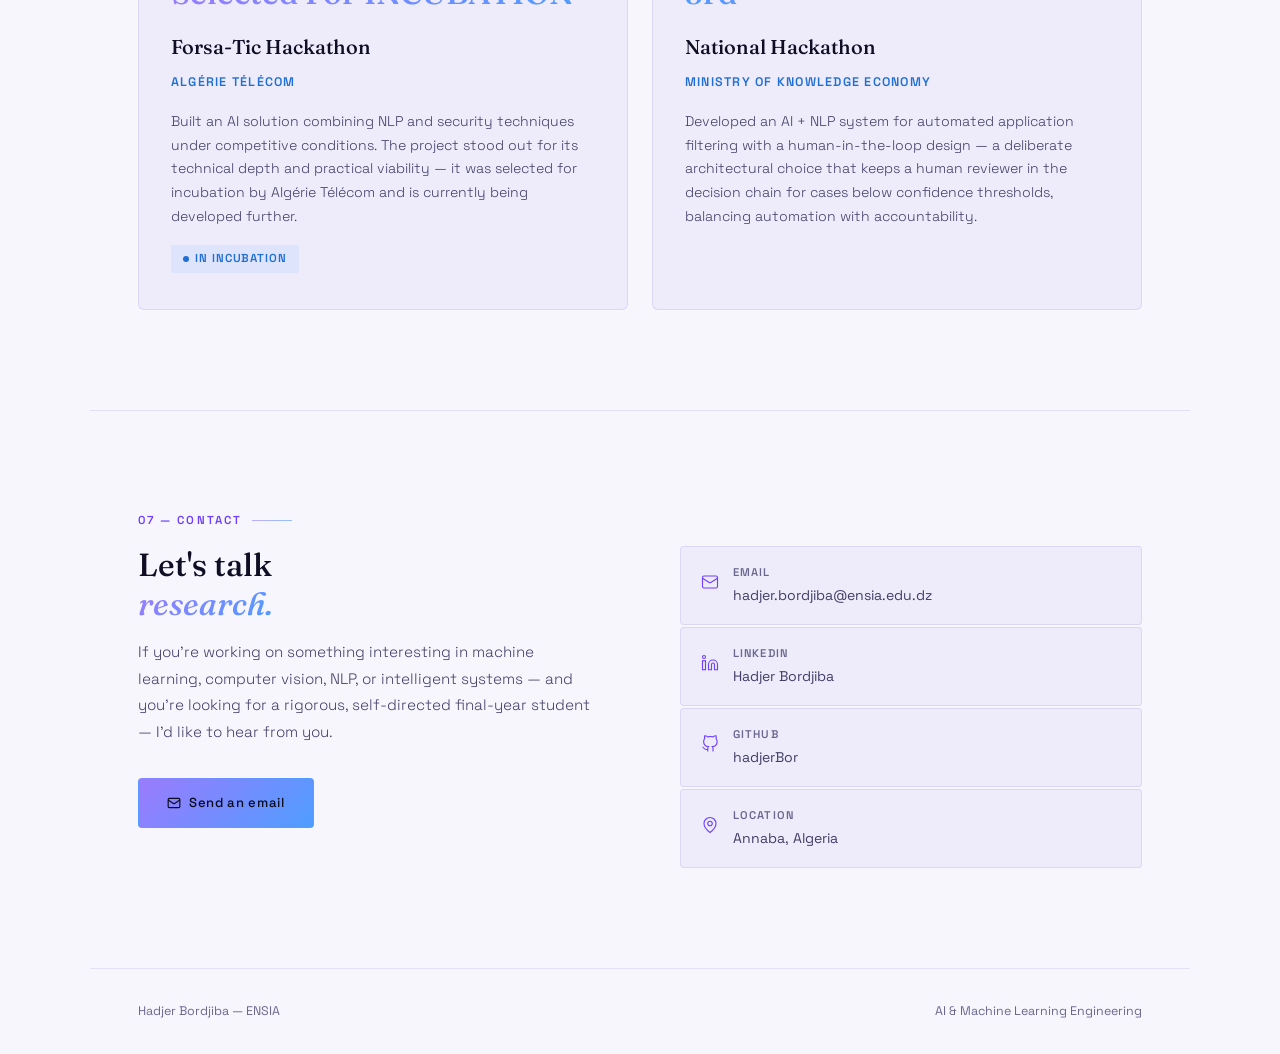
==== commit 80cf49a9: "Refactor index.html for improved layout and styles Updated HTML structure and styles for better layo" ====
--- a/index.html
+++ b/index.html
@@ -1,5 +1,5 @@
 <!DOCTYPE html>
-<html lang="en">
+<html lang="en" data-theme="light">
 <head>
 <meta charset="UTF-8">
 <meta name="viewport" content="width=device-width, initial-scale=1.0">
@@ -31,17 +31,17 @@
     --bg: #f7f6fd;
     --bg2: #eeecfa;
     --bg3: #e4e1f7;
-    --border: rgba(90,60,200,0.1);
-    --border-light: rgba(90,60,200,0.18);
-    --text: #1c1b3a;
-    --text-muted: #5c5a82;
-    --text-dim: #a5a2c8;
-    --accent: #7c4dff;
-    --accent2: #2f7de0;
-    --accent-glow: rgba(124,77,255,0.12);
-    --white: #14132c;
+    --border: rgba(90,60,200,0.12);
+    --border-light: rgba(90,60,200,0.22);
+    --text: #14132c;
+    --text-muted: #423f66;
+    --text-dim: #6b6890;
+    --accent: #6d3fff;
+    --accent2: #1f6fd6;
+    --accent-glow: rgba(109,63,255,0.12);
+    --white: #0f0e24;
     --nav-bg: rgba(247,246,253,0.88);
-    --cursor-glow: rgba(124,77,255,0.1);
+    --cursor-glow: rgba(109,63,255,0.1);
   }
 
   *, *::before, *::after { box-sizing: border-box; margin: 0; padding: 0; }
@@ -178,15 +178,15 @@
   }
 
   .hero-inner {
-    max-width: 1100px;
+    max-width: 720px;
     margin: 0 auto;
     padding: 0 48px;
     position: relative;
     z-index: 2;
-    display: grid;
-    grid-template-columns: 1.15fr 0.85fr;
-    gap: 48px;
+    display: flex;
+    flex-direction: column;
     align-items: center;
+    text-align: center;
   }
 
   .hero-eyebrow {
@@ -195,18 +195,18 @@
     letter-spacing: 0.2em;
     text-transform: uppercase;
     color: var(--accent);
-    margin-bottom: 28px;
-    display: flex; align-items: center; gap: 12px;
-  }
-  .hero-eyebrow::before { content: ''; display: block; width: 28px; height: 1px; background: var(--grad); }
+    margin-bottom: 32px;
+    display: flex; align-items: center; justify-content: center; gap: 12px;
+  }
+  .hero-eyebrow::before, .hero-eyebrow::after { content: ''; display: block; width: 28px; height: 1px; background: var(--grad); }
 
   h1 {
     font-family: var(--serif);
-    font-size: clamp(2.6rem, 5.4vw, 4.6rem);
+    font-size: clamp(2.4rem, 5.4vw, 3.6rem);
     font-weight: 500;
     line-height: 1.04;
     color: var(--white);
-    margin-bottom: 8px;
+    margin-bottom: 6px;
   }
   h1 .italic {
     font-style: italic;
@@ -214,11 +214,18 @@
     -webkit-background-clip: text;
     background-clip: text;
     color: transparent;
-    display: block;
-  }
-
-  .hero-sub { display: flex; align-items: center; gap: 24px; margin-top: 12px; }
-  .hero-divider { width: 60px; height: 1px; background: var(--border-light); flex-shrink: 0; }
+  }
+
+  .hero-role {
+    font-size: clamp(0.95rem, 1.6vw, 1.1rem);
+    color: var(--accent);
+    font-weight: 500;
+    letter-spacing: 0.03em;
+    margin-bottom: 20px;
+  }
+
+  .hero-sub { display: flex; align-items: center; justify-content: center; gap: 24px; margin-top: 4px; }
+  .hero-divider { width: 40px; height: 1px; background: var(--border-light); flex-shrink: 0; }
   .hero-location {
     font-size: 0.78rem; color: var(--text-dim);
     letter-spacing: 0.12em; text-transform: uppercase; font-weight: 500;
@@ -227,16 +234,13 @@
   .hero-tagline {
     font-size: clamp(0.95rem, 1.8vw, 1.05rem);
     color: var(--text-muted);
-    font-weight: 300;
+    font-weight: 400;
     max-width: 480px;
-    margin-top: 32px; margin-bottom: 48px;
+    margin-top: 32px; margin-bottom: 40px;
     line-height: 1.65;
-    border-left: 2px solid;
-    border-image: var(--grad) 1;
-    padding-left: 20px;
-  }
-
-  .hero-cta { display: flex; gap: 16px; flex-wrap: wrap; }
+  }
+
+  .hero-cta { display: flex; gap: 16px; flex-wrap: wrap; justify-content: center; }
 
   .btn {
     display: inline-flex; align-items: center; gap: 8px;
@@ -265,9 +269,9 @@
   .hero-photo-wrap {
     position: relative;
     width: 100%;
-    max-width: 340px;
+    max-width: 220px;
     aspect-ratio: 1 / 1;
-    margin: 0 auto;
+    margin: 0 auto 32px;
     display: flex;
     align-items: center;
     justify-content: center;
@@ -466,10 +470,8 @@
     nav { padding: 18px 24px; }
     .nav-links { display: none; }
     section { padding: 70px 24px; }
-    .hero-inner { padding: 0 24px; grid-template-columns: 1fr; text-align: center; }
-    .hero-eyebrow, .hero-sub, .hero-cta { justify-content: center; }
-    .hero-tagline { margin-left: auto; margin-right: auto; border-left: none; border-image: none; border-top: 2px solid; border-image: var(--grad) 1; padding-left: 0; padding-top: 16px; }
-    .hero-photo-wrap { order: -1; max-width: 220px; margin-bottom: 12px; }
+    .hero-inner { padding: 0 24px; }
+    .hero-photo-wrap { max-width: 170px; }
     .about-grid, .contact-grid { grid-template-columns: 1fr; gap: 40px; }
     .interests-grid { grid-template-columns: 1fr 1fr; }
     .skills-grid { grid-template-columns: 1fr 1fr; }
@@ -497,37 +499,17 @@
     <li><a href="#contact">Contact</a></li>
   </ul>
   <button class="theme-toggle" id="themeToggle" aria-label="Toggle light/dark mode">
-    <svg id="iconMoon" width="16" height="16" viewBox="0 0 24 24" fill="none" stroke="currentColor" stroke-width="2"><path d="M21 12.79A9 9 0 1 1 11.21 3 7 7 0 0 0 21 12.79z"/></svg>
-    <svg id="iconSun" width="16" height="16" viewBox="0 0 24 24" fill="none" stroke="currentColor" stroke-width="2" style="display:none"><circle cx="12" cy="12" r="5"/><path d="M12 1v2M12 21v2M4.22 4.22l1.42 1.42M18.36 18.36l1.42 1.42M1 12h2M21 12h2M4.22 19.78l1.42-1.42M18.36 5.64l1.42-1.42"/></svg>
+    <svg id="iconMoon" width="16" height="16" viewBox="0 0 24 24" fill="none" stroke="currentColor" stroke-width="2" style="display:none"><path d="M21 12.79A9 9 0 1 1 11.21 3 7 7 0 0 0 21 12.79z"/></svg>
+    <svg id="iconSun" width="16" height="16" viewBox="0 0 24 24" fill="none" stroke="currentColor" stroke-width="2"><circle cx="12" cy="12" r="5"/><path d="M12 1v2M12 21v2M4.22 4.22l1.42 1.42M18.36 18.36l1.42 1.42M1 12h2M21 12h2M4.22 19.78l1.42-1.42M18.36 5.64l1.42-1.42"/></svg>
   </button>
 </nav>
 
 <!-- HERO -->
 <section id="hero">
   <div class="hero-inner">
-    <div>
-      <div class="hero-eyebrow">AI & Machine Learning Engineer</div>
-      <h1>Hadjer<span class="italic">Bordjiba</span></h1>
-      <div class="hero-sub">
-        <div class="hero-divider"></div>
-        <span class="hero-location">ENSIA · Annaba, Algeria</span>
-      </div>
-      <p class="hero-tagline">
-        Engineering student at ENSIA, building research-driven AI systems across machine learning, computer vision, and NLP. Seeking a PFE research internship in a lab where rigorous thinking meets real-world impact.
-      </p>
-      <div class="hero-cta">
-        <a href="mailto:hadjer.bordjiba@ensia.edu.dz" class="btn btn-primary">
-          <svg width="14" height="14" viewBox="0 0 24 24" fill="none" stroke="currentColor" stroke-width="2"><rect x="2" y="4" width="20" height="16" rx="2"/><path d="m22 7-8.97 5.7a1.94 1.94 0 0 1-2.06 0L2 7"/></svg>
-          Get in touch
-        </a>
-        <a href="#projects" class="btn btn-ghost">
-          <svg width="14" height="14" viewBox="0 0 24 24" fill="none" stroke="currentColor" stroke-width="2"><path d="M2 3h6a4 4 0 0 1 4 4v14a3 3 0 0 0-3-3H2z"/><path d="M22 3h-6a4 4 0 0 0-4 4v14a3 3 0 0 1 3-3h7z"/></svg>
-          View Projects
-        </a>
-      </div>
-    </div>
-
-    <!-- PHOTO — replace the src below with your own picture -->
+    <div class="hero-eyebrow">AI & Machine Learning Engineer</div>
+
+    <!-- PHOTO -->
     <div class="hero-photo-wrap">
       <div class="hero-photo-glow"></div>
       <div class="hero-photo-ring"></div>
@@ -535,8 +517,29 @@
       <div class="hero-node n2"></div>
       <div class="hero-node n3"></div>
       <div class="hero-photo">
-        <img src="images/MyImage.png" alt="Hadjer Bordjiba">
-      </div>
+        <img src="images/image.jpg" alt="Hadjer Bordjiba">
+      </div>
+    </div>
+
+    <h1>Hadjer <span class="italic">Bordjiba</span></h1>
+    <div class="hero-role">AI & ML Engineer</div>
+    <div class="hero-sub">
+      <div class="hero-divider"></div>
+      <span class="hero-location">ENSIA · Annaba, Algeria</span>
+      <div class="hero-divider"></div>
+    </div>
+    <p class="hero-tagline">
+      Engineering student at ENSIA, building research-driven AI systems across machine learning, computer vision, and NLP. Seeking a PFE research internship in a lab where rigorous thinking meets real-world impact.
+    </p>
+    <div class="hero-cta">
+      <a href="mailto:hadjer.bordjiba@ensia.edu.dz" class="btn btn-primary">
+        <svg width="14" height="14" viewBox="0 0 24 24" fill="none" stroke="currentColor" stroke-width="2"><rect x="2" y="4" width="20" height="16" rx="2"/><path d="m22 7-8.97 5.7a1.94 1.94 0 0 1-2.06 0L2 7"/></svg>
+        Get in touch
+      </a>
+      <a href="#projects" class="btn btn-ghost">
+        <svg width="14" height="14" viewBox="0 0 24 24" fill="none" stroke="currentColor" stroke-width="2"><path d="M2 3h6a4 4 0 0 1 4 4v14a3 3 0 0 0-3-3H2z"/><path d="M22 3h-6a4 4 0 0 0-4 4v14a3 3 0 0 1 3-3h7z"/></svg>
+        View Projects
+      </a>
     </div>
   </div>
   <div class="scroll-hint">
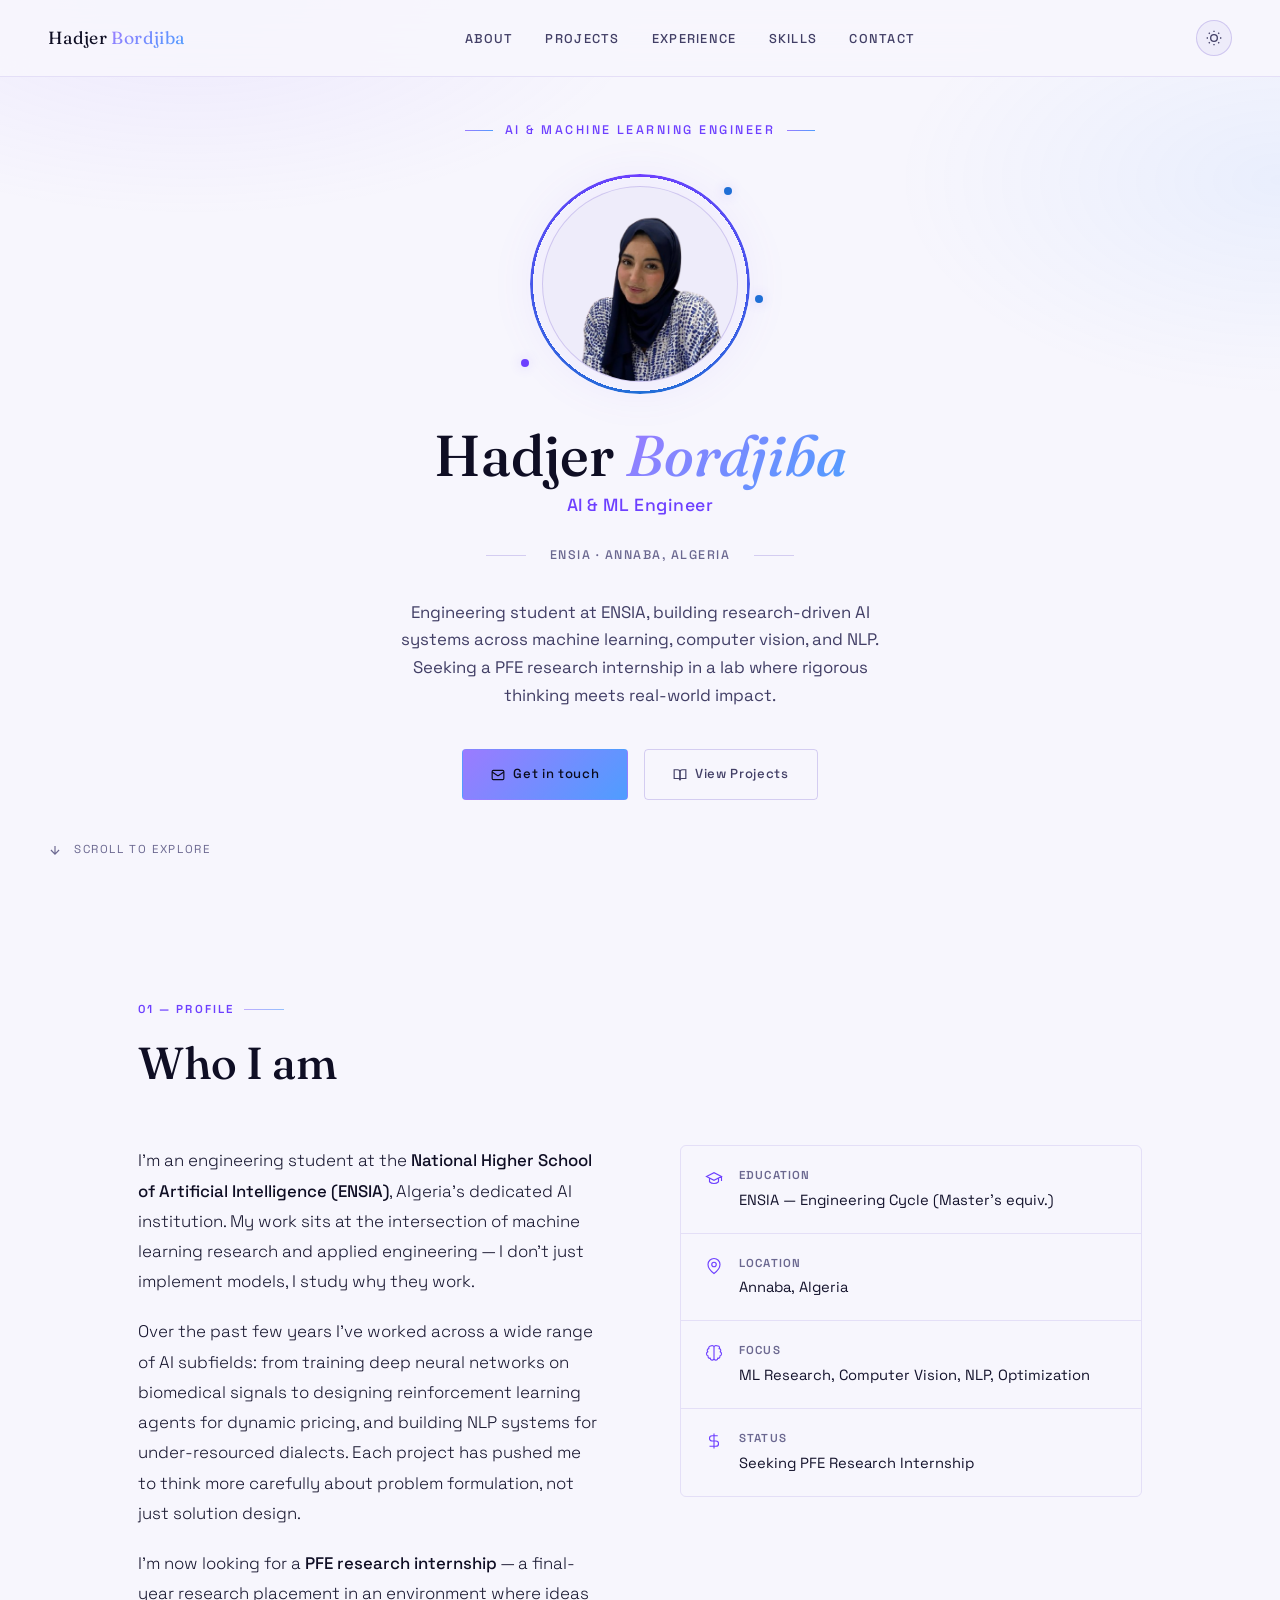
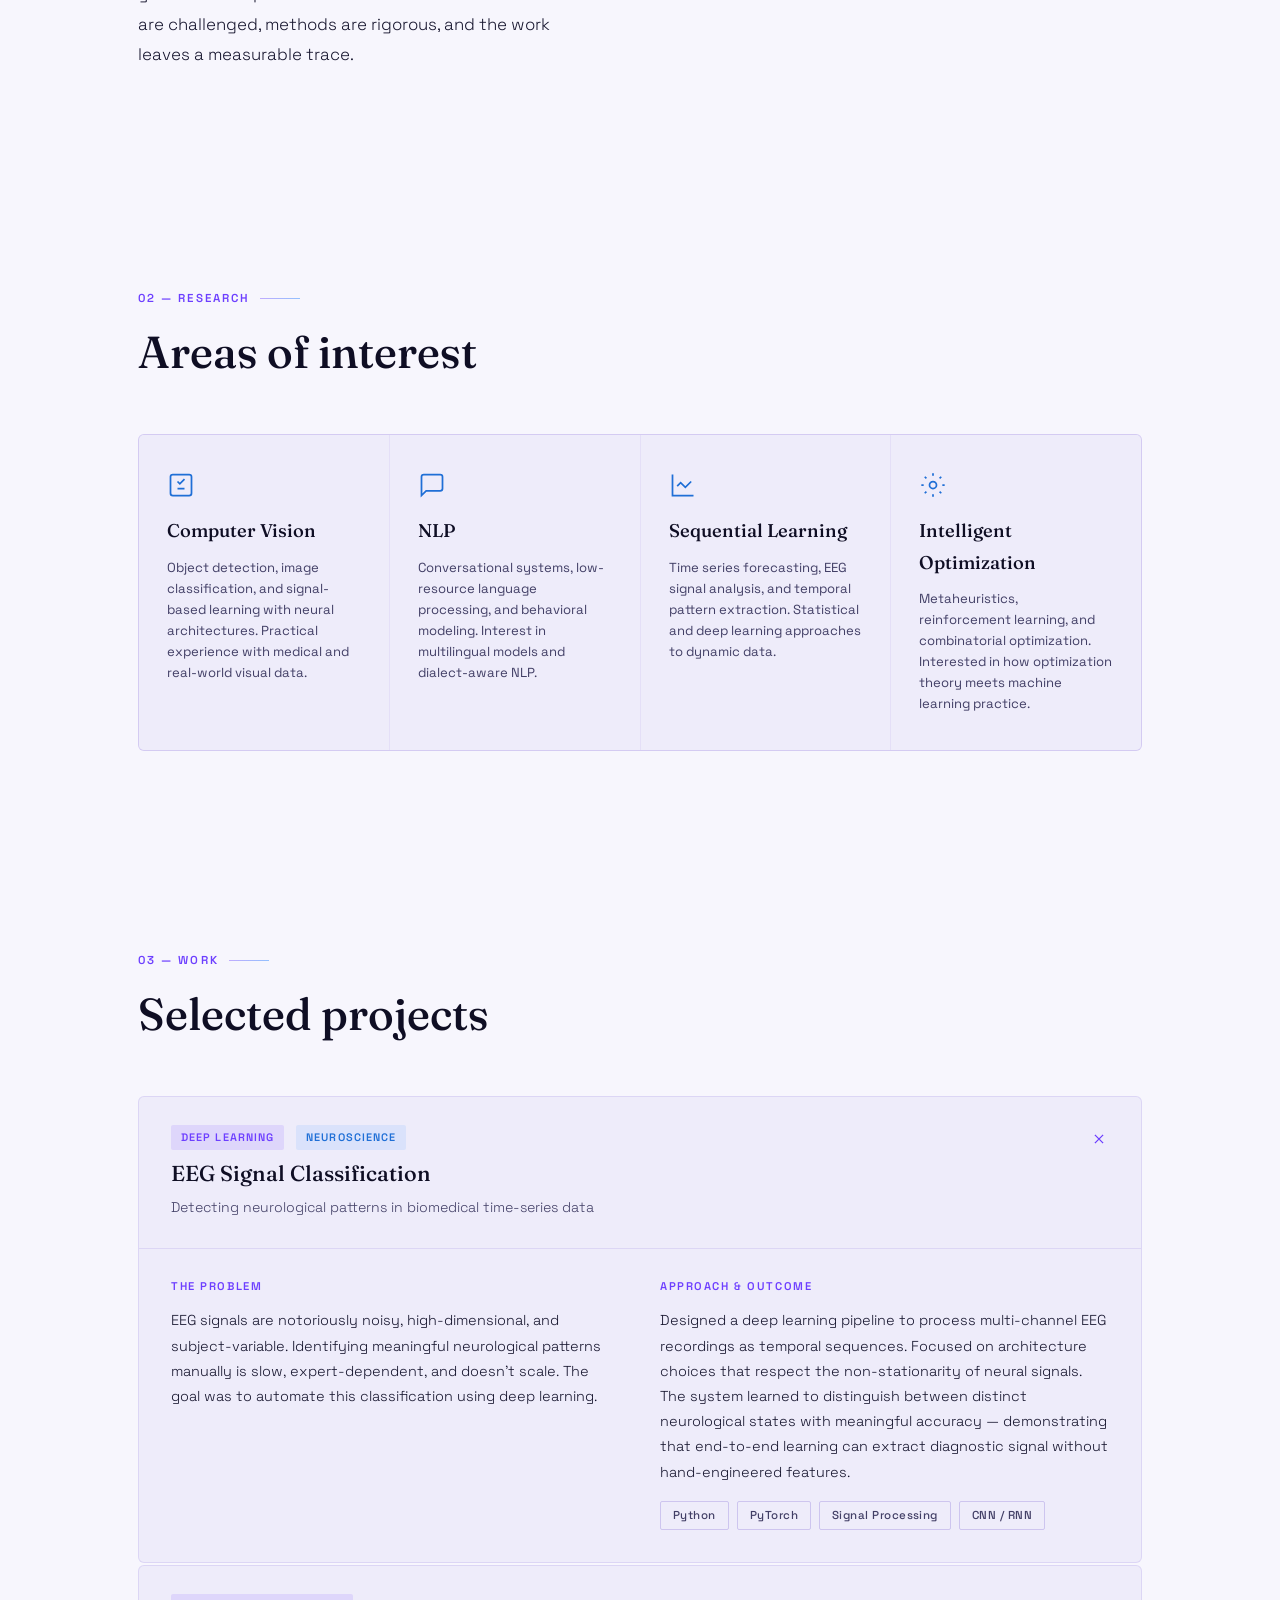
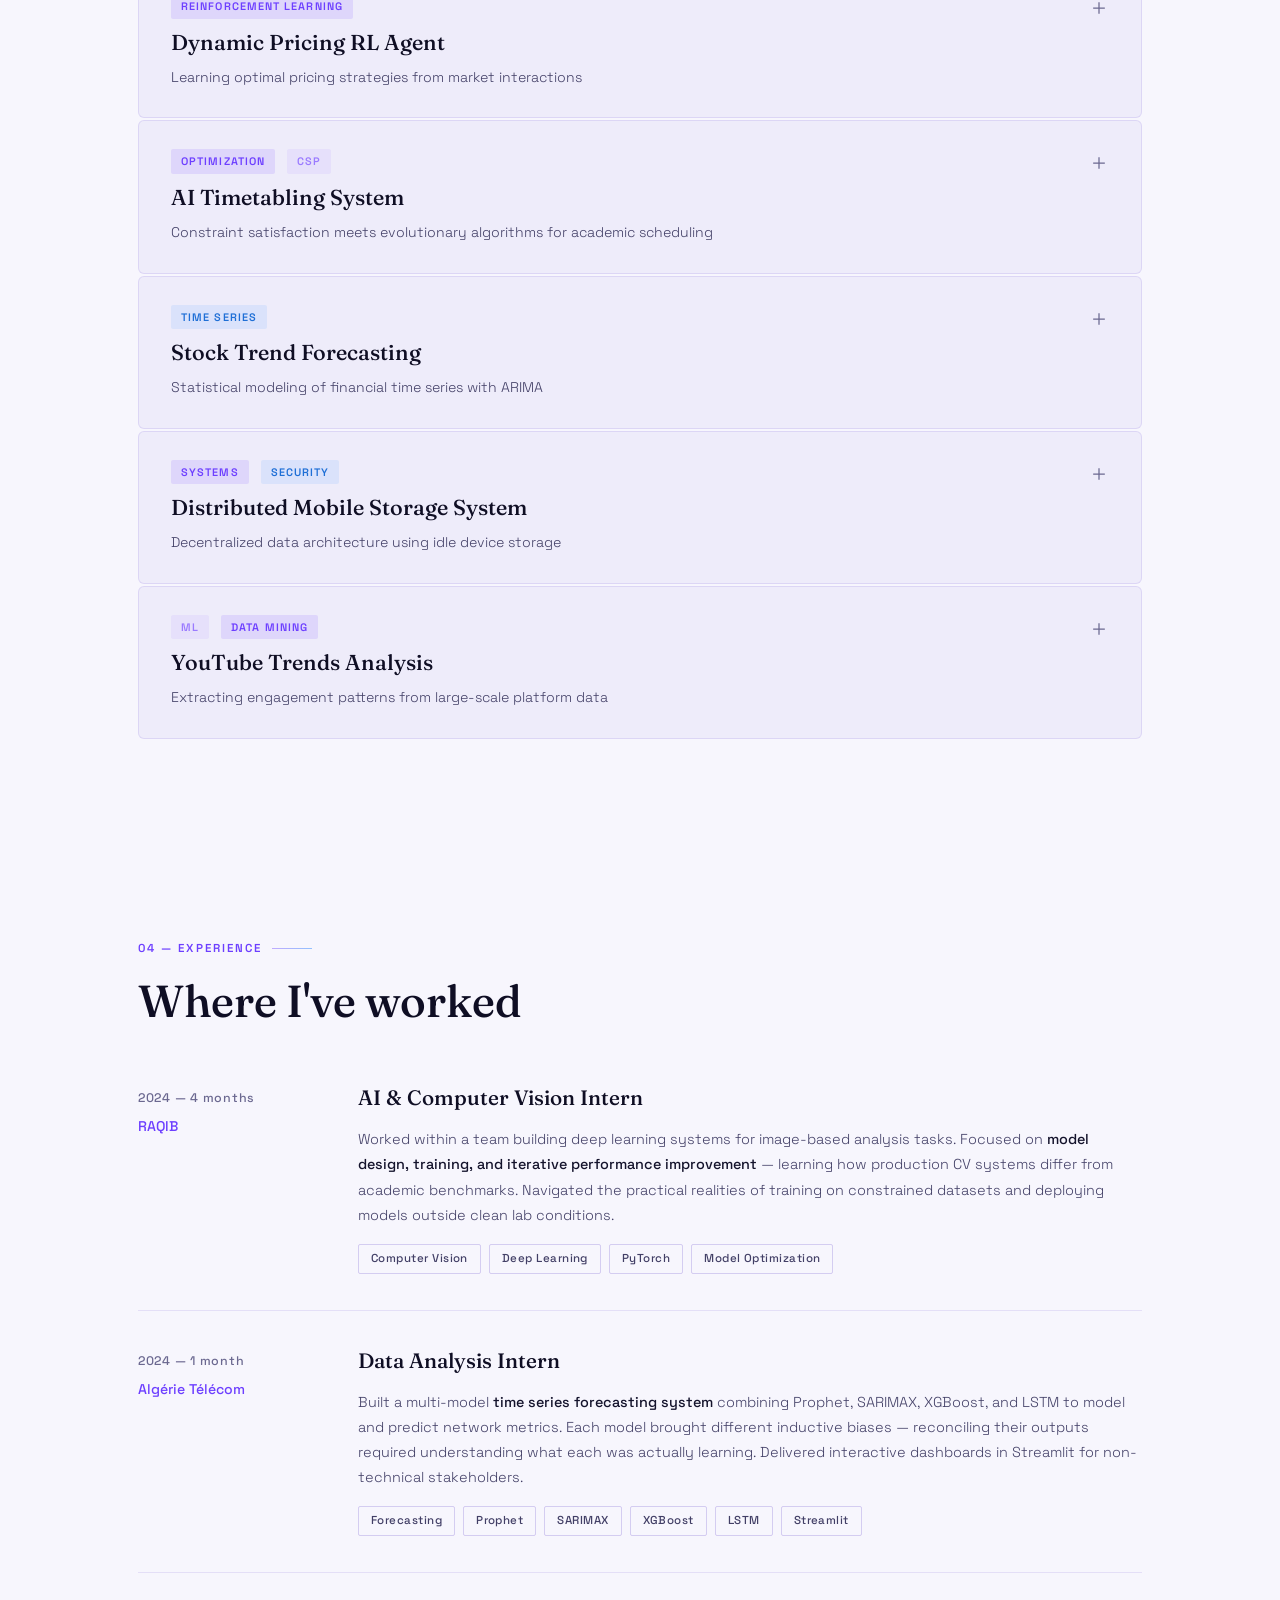
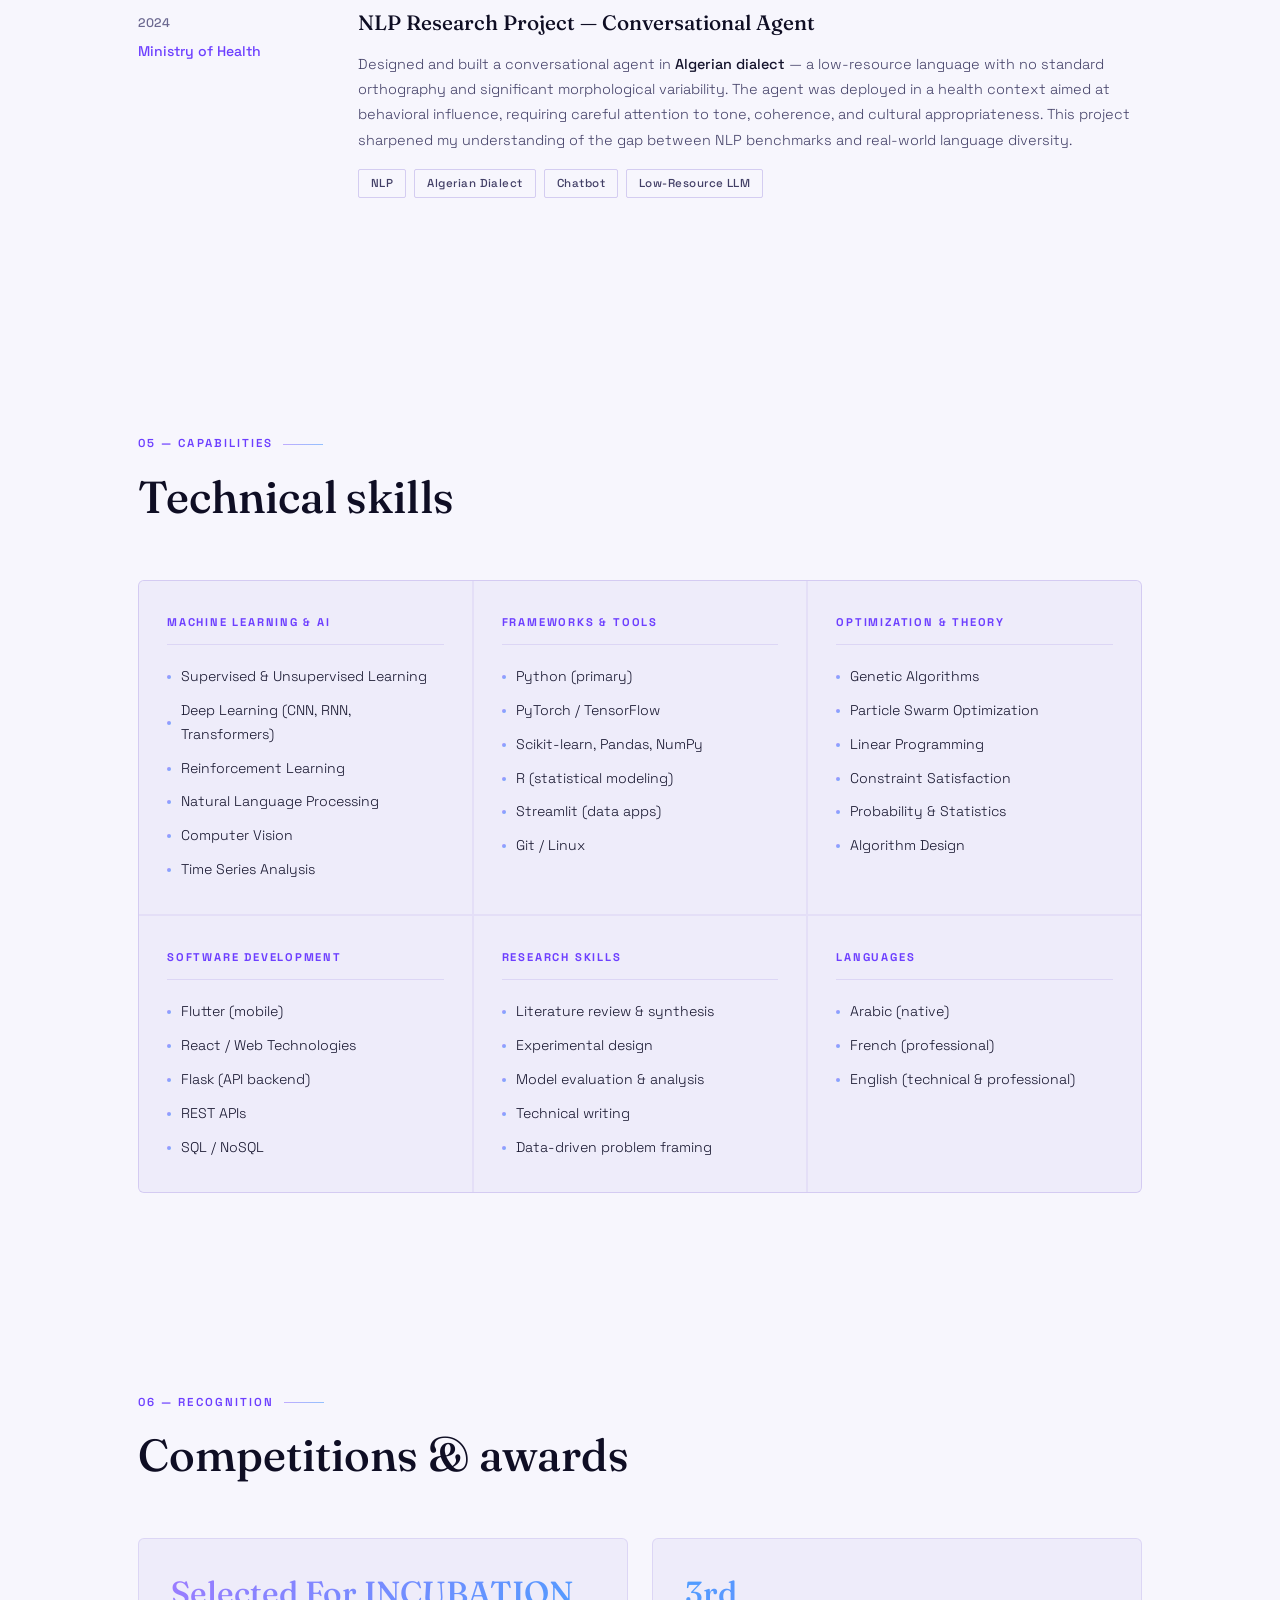
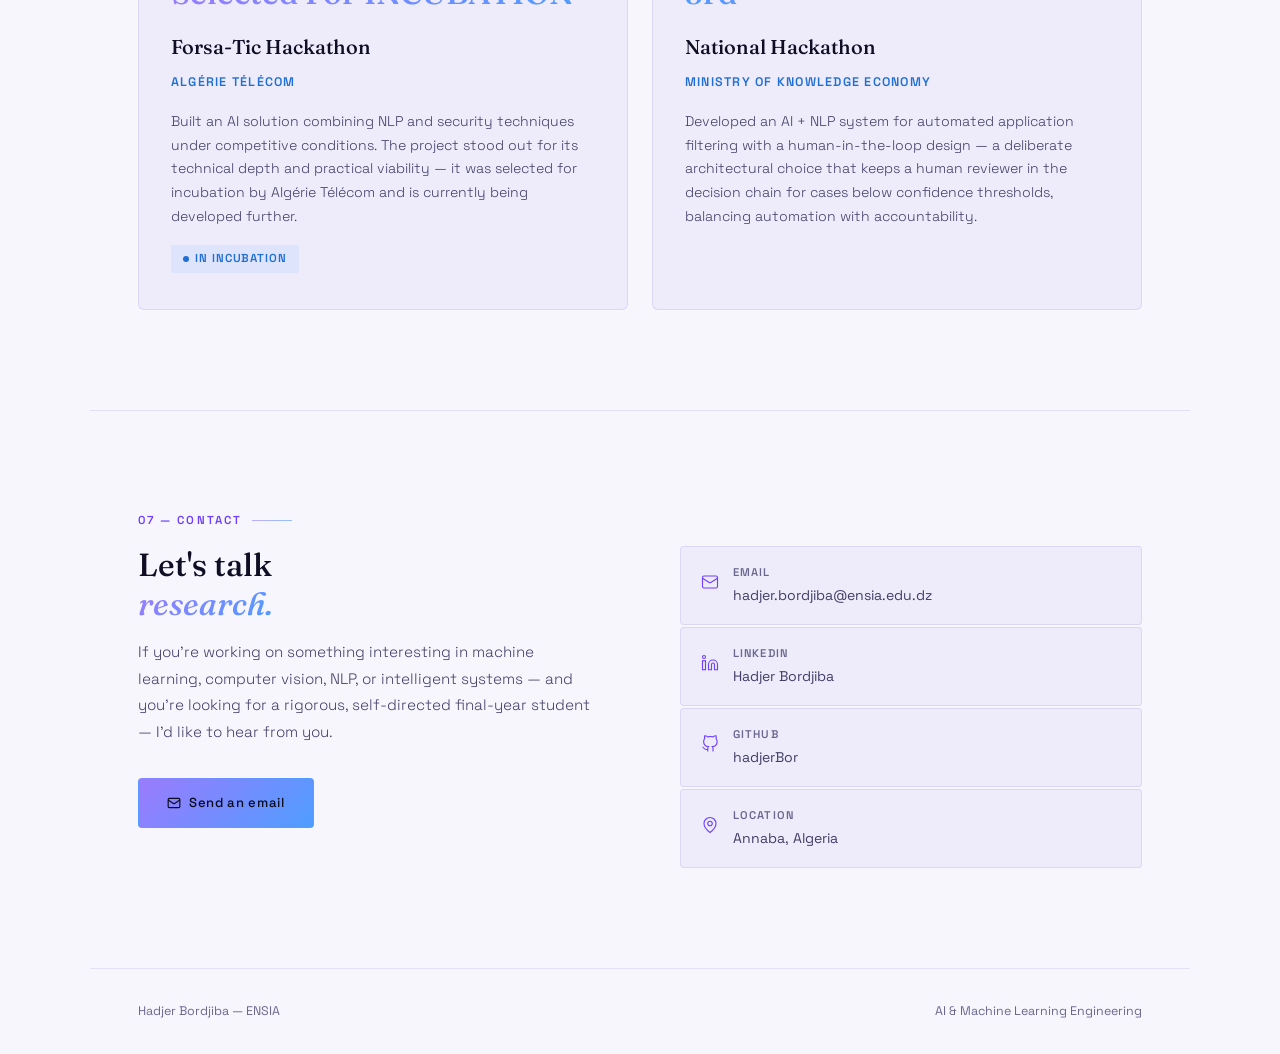
==== commit 62953765: "Update image source in index.html" ====
--- a/index.html
+++ b/index.html
@@ -517,7 +517,7 @@
       <div class="hero-node n2"></div>
       <div class="hero-node n3"></div>
       <div class="hero-photo">
-        <img src="images/image.jpg" alt="Hadjer Bordjiba">
+        <img src="images/MyImage.png" alt="Hadjer Bordjiba">
       </div>
     </div>
 
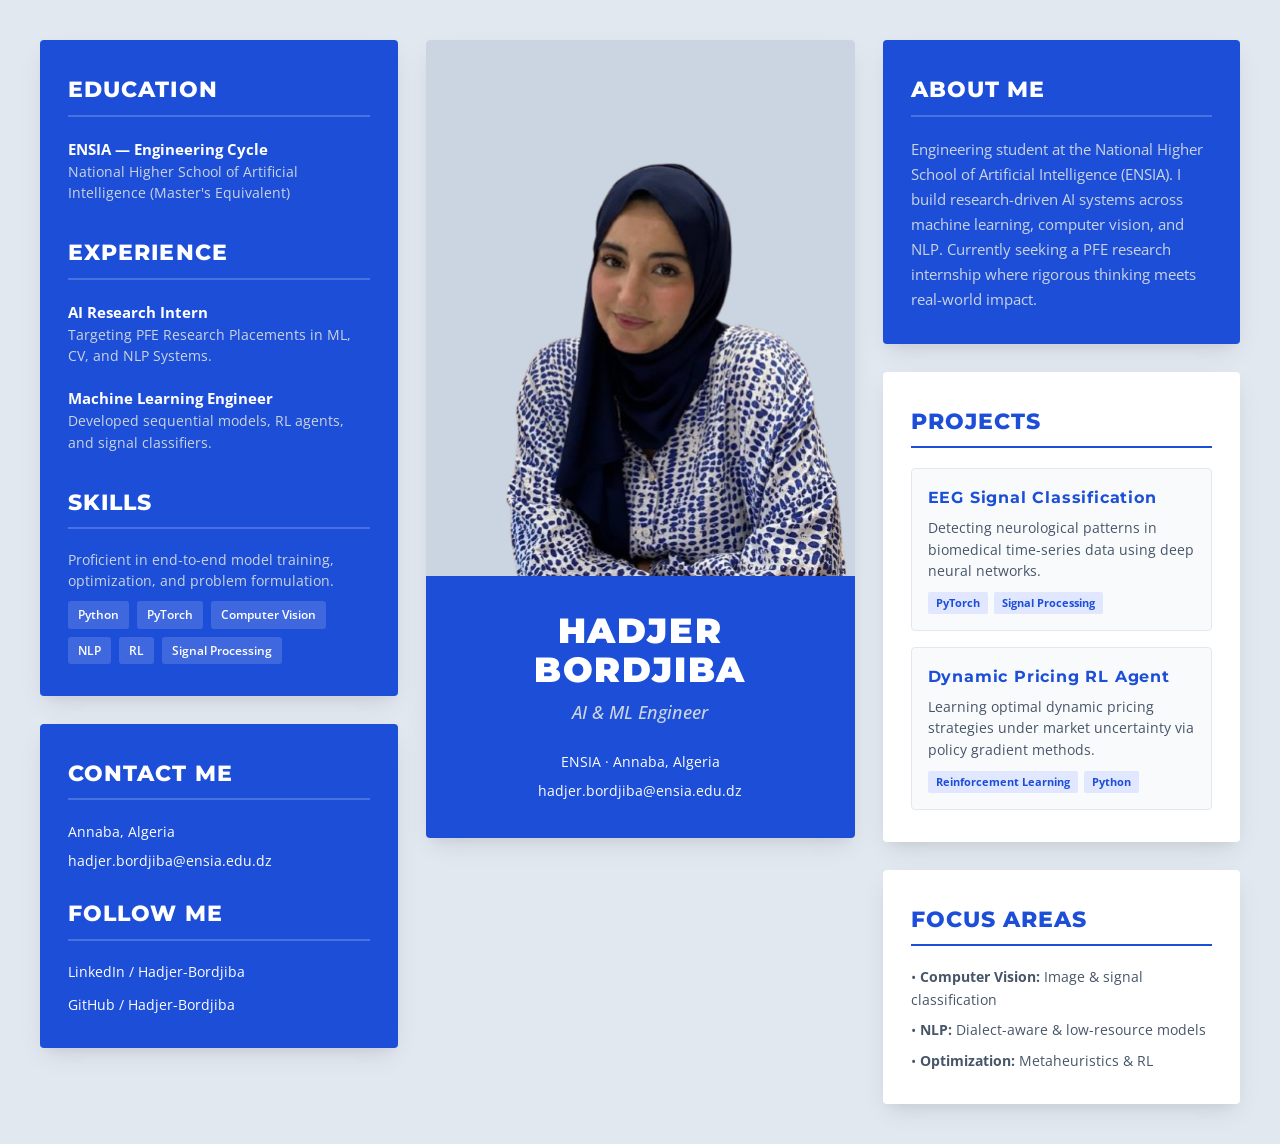
==== commit 09bc6443: "Update print statement from 'Hello' to 'Goodbye'" ====
--- a/index.html
+++ b/index.html
@@ -1,1105 +1,422 @@
 <!DOCTYPE html>
-<html lang="en" data-theme="light">
+<html lang="en">
 <head>
 <meta charset="UTF-8">
 <meta name="viewport" content="width=device-width, initial-scale=1.0">
 <title>Hadjer Bordjiba — AI & ML Engineer</title>
 <link rel="preconnect" href="https://fonts.googleapis.com">
-<link href="https://fonts.googleapis.com/css2?family=Fraunces:ital,opsz,wght@0,9..144,400;0,9..144,500;1,9..144,400;1,9..144,500&family=Space+Grotesk:wght@300;400;500;600;700&display=swap" rel="stylesheet">
+<link rel="preconnect" href="https://fonts.gstatic.com" crossorigin>
+<link href="https://fonts.googleapis.com/css2?family=Montserrat:wght@400;500;600;700;800;900&family=Open+Sans:wght@300;400;600&display=swap" rel="stylesheet">
+
 <style>
   :root {
-    --bg: #0a0b1c;
-    --bg2: #10112a;
-    --bg3: #161838;
-    --border: rgba(139,124,255,0.12);
-    --border-light: rgba(139,124,255,0.24);
-    --text: #ece9fb;
-    --text-muted: #8f8cb3;
-    --text-dim: #565476;
-    --accent: #9b7bff;
-    --accent2: #4f9dff;
-    --accent-glow: rgba(155,123,255,0.18);
-    --white: #ffffff;
-    --serif: 'Fraunces', Georgia, serif;
-    --sans: 'Space Grotesk', system-ui, sans-serif;
-    --nav-bg: rgba(10,11,28,0.85);
-    --cursor-glow: rgba(155,123,255,0.14);
-    --grad: linear-gradient(135deg, #9b7bff 0%, #4f9dff 100%);
-  }
-
-  [data-theme="light"] {
-    --bg: #f7f6fd;
-    --bg2: #eeecfa;
-    --bg3: #e4e1f7;
-    --border: rgba(90,60,200,0.12);
-    --border-light: rgba(90,60,200,0.22);
-    --text: #14132c;
-    --text-muted: #423f66;
-    --text-dim: #6b6890;
-    --accent: #6d3fff;
-    --accent2: #1f6fd6;
-    --accent-glow: rgba(109,63,255,0.12);
-    --white: #0f0e24;
-    --nav-bg: rgba(247,246,253,0.88);
-    --cursor-glow: rgba(109,63,255,0.1);
-  }
-
-  *, *::before, *::after { box-sizing: border-box; margin: 0; padding: 0; }
-  html { scroll-behavior: smooth; }
+    --primary-blue: #1d4ed8;
+    --dark-blue: #1e3a8a;
+    --light-bg: #e2e8f0;
+    --card-bg: #ffffff;
+    --text-main: #0f172a;
+    --text-muted: #475569;
+    --text-white: #ffffff;
+    --text-white-dim: #cbd5e1;
+    --shadow: 0 10px 25px -5px rgba(0, 0, 0, 0.1), 0 8px 10px -6px rgba(0, 0, 0, 0.05);
+    --font-heading: 'Montserrat', sans-serif;
+    --font-body: 'Open Sans', sans-serif;
+  }
+
+  *, *::before, *::after {
+    box-sizing: border-box;
+    margin: 0;
+    padding: 0;
+  }
+
+  html {
+    scroll-behavior: smooth;
+  }
 
   body {
-    font-family: var(--sans);
-    background: var(--bg);
-    color: var(--text);
-    line-height: 1.7;
-    font-size: 16px;
-    overflow-x: hidden;
-  }
-
-  body::before {
-    content: '';
-    position: fixed;
-    inset: 0;
-    background-image:
-      radial-gradient(ellipse 60% 40% at 15% 0%, rgba(155,123,255,0.10), transparent 60%),
-      radial-gradient(ellipse 50% 40% at 100% 20%, rgba(79,157,255,0.08), transparent 60%);
-    pointer-events: none;
-    z-index: 0;
-  }
-
-  nav {
-    position: fixed;
-    top: 0; left: 0; right: 0;
-    z-index: 100;
-    padding: 20px 48px;
-    display: flex;
-    justify-content: space-between;
+    font-family: var(--font-body);
+    background-color: var(--light-bg);
+    color: var(--text-main);
+    line-height: 1.6;
+    padding: 40px 20px;
+    min-height: 100vh;
+  }
+
+  /* Layout Container */
+  .portfolio-grid {
+    max-width: 1200px;
+    margin: 0 auto;
+    display: grid;
+    grid-template-columns: 1fr 1.2fr 1fr;
+    gap: 28px;
+    align-items: start;
+  }
+
+  /* Card Base Styles */
+  .card {
+    background: var(--card-bg);
+    border-radius: 4px;
+    box-shadow: var(--shadow);
+    overflow: hidden;
+  }
+
+  .card-blue {
+    background: var(--primary-blue);
+    color: var(--text-white);
+  }
+
+  .card-body {
+    padding: 32px 28px;
+  }
+
+  /* Typography */
+  h1, h2, h3, h4 {
+    font-family: var(--font-heading);
+    text-transform: uppercase;
+    letter-spacing: 0.05em;
+  }
+
+  .section-title-white {
+    font-size: 1.35rem;
+    font-weight: 800;
+    color: var(--text-white);
+    margin-bottom: 20px;
+    padding-bottom: 8px;
+    border-bottom: 2px solid rgba(255, 255, 255, 0.2);
+  }
+
+  .section-title-dark {
+    font-size: 1.35rem;
+    font-weight: 800;
+    color: var(--primary-blue);
+    margin-bottom: 20px;
+    padding-bottom: 8px;
+    border-bottom: 2px solid var(--primary-blue);
+  }
+
+  /* Hero Center Column */
+  .hero-card {
+    display: flex;
+    flex-direction: column;
+  }
+
+  .hero-img-wrap {
+    width: 100%;
+    aspect-ratio: 4/5;
+    background: #cbd5e1;
+    overflow: hidden;
+  }
+
+  .hero-img-wrap img {
+    width: 100%;
+    height: 100%;
+    object-fit: cover;
+  }
+
+  .hero-info-block {
+    background: var(--primary-blue);
+    color: var(--text-white);
+    padding: 36px 24px;
+    text-align: center;
+  }
+
+  .hero-name {
+    font-size: 2.2rem;
+    font-weight: 900;
+    line-height: 1.1;
+    margin-bottom: 8px;
+  }
+
+  .hero-title {
+    font-size: 1.1rem;
+    font-style: italic;
+    font-weight: 500;
+    color: var(--text-white-dim);
+    margin-bottom: 24px;
+    text-transform: none;
+  }
+
+  .hero-contacts {
+    display: flex;
+    flex-direction: column;
+    gap: 6px;
+    font-size: 0.9rem;
+  }
+
+  .hero-contacts a {
+    color: var(--text-white);
+    text-decoration: none;
+    transition: opacity 0.2s;
+  }
+
+  .hero-contacts a:hover {
+    opacity: 0.8;
+  }
+
+  /* List Items inside Blue Cards */
+  .blue-list-item {
+    margin-bottom: 20px;
+  }
+
+  .blue-list-item:last-child {
+    margin-bottom: 0;
+  }
+
+  .blue-list-item p {
+    font-size: 0.88rem;
+    color: var(--text-white-dim);
+    line-height: 1.5;
+  }
+
+  .blue-list-item strong {
+    color: var(--text-white);
+    display: block;
+    font-size: 0.95rem;
+  }
+
+  .skill-pills {
+    display: flex;
+    flex-wrap: wrap;
+    gap: 8px;
+    margin-top: 10px;
+  }
+
+  .pill {
+    background: rgba(255, 255, 255, 0.15);
+    color: var(--text-white);
+    font-size: 0.75rem;
+    padding: 4px 10px;
+    border-radius: 3px;
+    font-weight: 600;
+  }
+
+  /* Projects Section */
+  .project-card {
+    border: 1px solid #e2e8f0;
+    border-radius: 4px;
+    padding: 16px;
+    margin-bottom: 16px;
+    background: #f8fafc;
+  }
+
+  .project-card:last-child {
+    margin-bottom: 0;
+  }
+
+  .project-title {
+    font-size: 1rem;
+    font-weight: 700;
+    color: var(--primary-blue);
+    margin-bottom: 6px;
+    text-transform: none;
+  }
+
+  .project-desc {
+    font-size: 0.85rem;
+    color: var(--text-muted);
+    margin-bottom: 10px;
+  }
+
+  .project-tags {
+    display: flex;
+    flex-wrap: wrap;
+    gap: 6px;
+  }
+
+  .project-tag {
+    background: #e0e7ff;
+    color: var(--primary-blue);
+    font-size: 0.7rem;
+    font-weight: 700;
+    padding: 2px 8px;
+    border-radius: 2px;
+  }
+
+  /* Social Links */
+  .social-links {
+    display: flex;
+    flex-direction: column;
+    gap: 10px;
+  }
+
+  .social-link {
+    color: var(--text-white);
+    text-decoration: none;
+    font-size: 0.88rem;
+    display: flex;
     align-items: center;
-    background: var(--nav-bg);
-    backdrop-filter: blur(20px);
-    border-bottom: 1px solid var(--border);
-  }
-
-  .nav-logo {
-    font-family: var(--serif);
-    font-size: 1.1rem;
-    color: var(--white);
-    text-decoration: none;
-    letter-spacing: 0.02em;
-  }
-  .nav-logo span {
-    background: var(--grad);
-    -webkit-background-clip: text;
-    background-clip: text;
-    color: transparent;
-  }
-
-  .nav-links { display: flex; gap: 32px; list-style: none; }
-  .nav-links a {
-    color: var(--text-muted);
-    text-decoration: none;
-    font-size: 0.8rem;
-    font-weight: 500;
-    letter-spacing: 0.1em;
-    text-transform: uppercase;
-    transition: color 0.2s;
-  }
-  .nav-links a:hover { color: var(--accent); }
-
-  .theme-toggle {
-    background: var(--bg2);
-    border: 1px solid var(--border-light);
-    color: var(--text-muted);
-    width: 36px; height: 36px;
-    border-radius: 50%;
-    cursor: pointer;
-    display: flex; align-items: center; justify-content: center;
-    transition: all 0.2s;
-    flex-shrink: 0;
-  }
-  .theme-toggle:hover { color: var(--accent); border-color: var(--accent); background: var(--accent-glow); }
-
-  .cursor-glow {
-    position: fixed;
-    width: 340px; height: 340px;
-    border-radius: 50%;
-    background: radial-gradient(circle, var(--cursor-glow) 0%, transparent 70%);
-    pointer-events: none;
-    z-index: 9998;
-    transform: translate(-50%, -50%);
-    transition: left 0.08s ease, top 0.08s ease;
-    opacity: 0;
-  }
-
-  section {
-    padding: 100px 0;
-    max-width: 1100px;
-    margin: 0 auto;
-    padding-left: 48px;
-    padding-right: 48px;
-    position: relative;
-    z-index: 1;
-  }
-
-  .section-label {
-    font-size: 0.72rem;
-    font-weight: 600;
-    letter-spacing: 0.18em;
-    text-transform: uppercase;
-    color: var(--accent);
-    margin-bottom: 16px;
-    display: flex; align-items: center; gap: 10px;
-  }
-  .section-label::after {
-    content: ''; display: block; height: 1px; width: 40px;
-    background: var(--grad); opacity: 0.6;
-  }
-
-  h2.section-title {
-    font-family: var(--serif);
-    font-size: clamp(2rem, 4vw, 2.8rem);
-    font-weight: 500;
-    color: var(--white);
-    line-height: 1.2;
-    margin-bottom: 56px;
-  }
-
-  /* ─── HERO ─── */
-  #hero {
-    min-height: 100vh;
+    gap: 8px;
+  }
+
+  .social-link:hover {
+    text-decoration: underline;
+  }
+
+  /* Dynamic Stack Spacing for Columns */
+  .column {
     display: flex;
     flex-direction: column;
-    justify-content: center;
-    padding-top: 120px;
-    position: relative;
-    max-width: none;
-    padding-left: 0; padding-right: 0;
-    overflow: hidden;
-  }
-
-  .hero-inner {
-    max-width: 720px;
-    margin: 0 auto;
-    padding: 0 48px;
-    position: relative;
-    z-index: 2;
-    display: flex;
-    flex-direction: column;
-    align-items: center;
-    text-align: center;
-  }
-
-  .hero-eyebrow {
-    font-size: 0.78rem;
-    font-weight: 500;
-    letter-spacing: 0.2em;
-    text-transform: uppercase;
-    color: var(--accent);
-    margin-bottom: 32px;
-    display: flex; align-items: center; justify-content: center; gap: 12px;
-  }
-  .hero-eyebrow::before, .hero-eyebrow::after { content: ''; display: block; width: 28px; height: 1px; background: var(--grad); }
-
-  h1 {
-    font-family: var(--serif);
-    font-size: clamp(2.4rem, 5.4vw, 3.6rem);
-    font-weight: 500;
-    line-height: 1.04;
-    color: var(--white);
-    margin-bottom: 6px;
-  }
-  h1 .italic {
-    font-style: italic;
-    background: var(--grad);
-    -webkit-background-clip: text;
-    background-clip: text;
-    color: transparent;
-  }
-
-  .hero-role {
-    font-size: clamp(0.95rem, 1.6vw, 1.1rem);
-    color: var(--accent);
-    font-weight: 500;
-    letter-spacing: 0.03em;
-    margin-bottom: 20px;
-  }
-
-  .hero-sub { display: flex; align-items: center; justify-content: center; gap: 24px; margin-top: 4px; }
-  .hero-divider { width: 40px; height: 1px; background: var(--border-light); flex-shrink: 0; }
-  .hero-location {
-    font-size: 0.78rem; color: var(--text-dim);
-    letter-spacing: 0.12em; text-transform: uppercase; font-weight: 500;
-  }
-
-  .hero-tagline {
-    font-size: clamp(0.95rem, 1.8vw, 1.05rem);
-    color: var(--text-muted);
-    font-weight: 400;
-    max-width: 480px;
-    margin-top: 32px; margin-bottom: 40px;
-    line-height: 1.65;
-  }
-
-  .hero-cta { display: flex; gap: 16px; flex-wrap: wrap; justify-content: center; }
-
-  .btn {
-    display: inline-flex; align-items: center; gap: 8px;
-    padding: 13px 28px;
-    font-family: var(--sans);
-    font-size: 0.82rem; font-weight: 500;
-    letter-spacing: 0.05em;
-    text-decoration: none;
-    border-radius: 4px;
-    transition: all 0.2s;
-    cursor: pointer;
-  }
-  .btn-primary {
-    background: var(--grad);
-    color: #0a0b1c;
-    border: 1px solid transparent;
-  }
-  .btn-primary:hover { filter: brightness(1.12); transform: translateY(-1px); }
-  .btn-ghost {
-    background: transparent; color: var(--text-muted);
-    border: 1px solid var(--border-light);
-  }
-  .btn-ghost:hover { color: var(--white); border-color: var(--accent); }
-
-  /* ─── HERO PHOTO ─── */
-  .hero-photo-wrap {
-    position: relative;
-    width: 100%;
-    max-width: 220px;
-    aspect-ratio: 1 / 1;
-    margin: 0 auto 32px;
-    display: flex;
-    align-items: center;
-    justify-content: center;
-  }
-
-  .hero-photo-ring {
-    position: absolute;
-    inset: 0;
-    border-radius: 50%;
-    background: conic-gradient(from 0deg, var(--accent), var(--accent2), var(--accent));
-    animation: spin 14s linear infinite;
-    padding: 3px;
-    -webkit-mask: radial-gradient(farthest-side, transparent calc(100% - 3px), #000 calc(100% - 3px));
-    mask: radial-gradient(farthest-side, transparent calc(100% - 3px), #000 calc(100% - 3px));
-  }
-
-  @keyframes spin { to { transform: rotate(360deg); } }
-
-  .hero-photo-glow {
-    position: absolute;
-    inset: -30px;
-    border-radius: 50%;
-    background: radial-gradient(circle, var(--accent-glow) 0%, transparent 70%);
-    filter: blur(10px);
-    z-index: -1;
-  }
-
-  .hero-photo {
-    position: relative;
-    width: calc(100% - 24px);
-    height: calc(100% - 24px);
-    border-radius: 50%;
-    background: var(--bg2);
-    border: 1px solid var(--border-light);
-    overflow: hidden;
-    display: flex;
-    align-items: center;
-    justify-content: center;
-  }
-
-  .hero-photo img {
-    width: 100%; height: 100%;
-    object-fit: cover;
-    display: block;
-  }
-
-  .hero-photo-placeholder {
-    display: flex;
-    flex-direction: column;
-    align-items: center;
-    gap: 10px;
-    color: var(--text-dim);
-    text-align: center;
-    padding: 20px;
-  }
-  .hero-photo-placeholder svg { color: var(--accent); opacity: 0.7; }
-  .hero-photo-placeholder span {
-    font-size: 0.68rem;
-    letter-spacing: 0.08em;
-    text-transform: uppercase;
-    font-weight: 500;
-    max-width: 160px;
-    line-height: 1.5;
-  }
-
-  .hero-node {
-    position: absolute;
-    width: 8px; height: 8px;
-    border-radius: 50%;
-    background: var(--accent2);
-    box-shadow: 0 0 12px 2px var(--accent-glow);
-    animation: pulse-node 3s ease-in-out infinite;
-  }
-  .hero-node.n1 { top: 6%; right: 8%; animation-delay: 0s; }
-  .hero-node.n2 { bottom: 12%; left: -4%; background: var(--accent); animation-delay: 1s; }
-  .hero-node.n3 { top: 55%; right: -6%; animation-delay: 2s; }
-
-  @keyframes pulse-node { 0%, 100% { opacity: 0.5; transform: scale(1); } 50% { opacity: 1; transform: scale(1.3); } }
-
-  .scroll-hint {
-    position: absolute;
-    bottom: 40px; left: 48px;
-    display: flex; align-items: center; gap: 12px;
-    font-size: 0.72rem; letter-spacing: 0.14em; text-transform: uppercase;
-    color: var(--text-dim);
-    z-index: 2;
-  }
-  .scroll-hint svg { animation: bounce 2s ease-in-out infinite; }
-  @keyframes bounce { 0%, 100% { transform: translateY(0); } 50% { transform: translateY(5px); } }
-
-  /* ─── ABOUT ─── */
-  .about-grid { display: grid; grid-template-columns: 1fr 1fr; gap: 80px; align-items: start; }
-  .about-text p { font-size: 1.05rem; color: var(--text); margin-bottom: 20px; font-weight: 300; line-height: 1.8; }
-  .about-text p strong { color: var(--white); font-weight: 500; }
-
-  .about-facts { display: flex; flex-direction: column; border: 1px solid var(--border); border-radius: 6px; overflow: hidden; }
-  .fact-row { display: flex; align-items: flex-start; gap: 16px; padding: 20px 24px; border-bottom: 1px solid var(--border); transition: background 0.2s; }
-  .fact-row:last-child { border-bottom: none; }
-  .fact-row:hover { background: var(--bg3); }
-  .fact-icon { color: var(--accent); flex-shrink: 0; margin-top: 2px; }
-  .fact-label { font-size: 0.72rem; letter-spacing: 0.1em; text-transform: uppercase; color: var(--text-dim); margin-bottom: 2px; font-weight: 600; }
-  .fact-value { font-size: 0.92rem; color: var(--text); font-weight: 400; }
-
-  /* ─── RESEARCH INTERESTS ─── */
-  .interests-grid { display: grid; grid-template-columns: repeat(4, 1fr); gap: 1px; background: var(--border); border: 1px solid var(--border); border-radius: 6px; overflow: hidden; }
-  .interest-card { background: var(--bg2); padding: 36px 28px; transition: background 0.2s; position: relative; overflow: hidden; }
-  .interest-card::before { content: ''; position: absolute; top: 0; left: 0; right: 0; height: 2px; background: var(--grad); transform: scaleX(0); transform-origin: left; transition: transform 0.3s; }
-  .interest-card:hover::before { transform: scaleX(1); }
-  .interest-card:hover { background: var(--bg3); }
-  .interest-icon { font-size: 1.6rem; margin-bottom: 16px; display: block; color: var(--accent2); }
-  .interest-title { font-family: var(--serif); font-size: 1.15rem; color: var(--white); margin-bottom: 10px; font-weight: 500; }
-  .interest-desc { font-size: 0.82rem; color: var(--text-muted); line-height: 1.6; }
-
-  /* ─── PROJECTS ─── */
-  .projects-list { display: flex; flex-direction: column; gap: 2px; }
-  .project-item { background: var(--bg2); border: 1px solid var(--border); border-radius: 6px; overflow: hidden; transition: border-color 0.2s; }
-  .project-item:hover { border-color: var(--border-light); }
-  .project-header { padding: 28px 32px; cursor: pointer; display: flex; align-items: flex-start; justify-content: space-between; gap: 24px; user-select: none; }
-  .project-meta { display: flex; align-items: center; gap: 12px; margin-bottom: 6px; }
-  .project-tag { font-size: 0.68rem; font-weight: 600; letter-spacing: 0.1em; text-transform: uppercase; color: var(--accent); background: var(--accent-glow); padding: 3px 10px; border-radius: 2px; }
-  .project-tag.blue { color: var(--accent2); background: rgba(79,157,255,0.12); }
-  .project-tag.green { color: #9b7bff; background: rgba(155,123,255,0.10); }
-  .project-name { font-family: var(--serif); font-size: 1.35rem; color: var(--white); font-weight: 500; margin-bottom: 4px; }
-  .project-short { font-size: 0.88rem; color: var(--text-muted); font-weight: 300; }
-  .project-toggle { color: var(--text-dim); flex-shrink: 0; transition: transform 0.3s; margin-top: 4px; }
-  .project-item.open .project-toggle { transform: rotate(45deg); color: var(--accent); }
-  .project-body { display: none; padding: 0 32px 32px; border-top: 1px solid var(--border); }
-  .project-item.open .project-body { display: block; }
-  .project-body-inner { display: grid; grid-template-columns: 1fr 1fr; gap: 40px; padding-top: 28px; }
-  .project-section-title { font-size: 0.7rem; font-weight: 600; letter-spacing: 0.14em; text-transform: uppercase; color: var(--accent); margin-bottom: 12px; }
-  .project-body p { font-size: 0.9rem; color: var(--text); line-height: 1.75; font-weight: 300; }
-  .tech-stack { display: flex; flex-wrap: wrap; gap: 8px; margin-top: 16px; }
-  .tech-pill { font-size: 0.72rem; font-weight: 500; color: var(--text-muted); border: 1px solid var(--border-light); padding: 4px 12px; border-radius: 2px; letter-spacing: 0.04em; }
-
-  /* ─── EXPERIENCE ─── */
-  .experience-list { display: flex; flex-direction: column; }
-  .exp-item { display: grid; grid-template-columns: 180px 1fr; gap: 40px; padding: 36px 0; border-bottom: 1px solid var(--border); }
-  .exp-item:first-child { padding-top: 0; }
-  .exp-item:last-child { border-bottom: none; }
-  .exp-meta { padding-top: 4px; }
-  .exp-period { font-size: 0.78rem; color: var(--text-dim); font-weight: 500; letter-spacing: 0.06em; margin-bottom: 6px; }
-  .exp-org { font-size: 0.88rem; color: var(--accent); font-weight: 500; }
-  .exp-title { font-family: var(--serif); font-size: 1.3rem; color: var(--white); font-weight: 500; margin-bottom: 16px; line-height: 1.3; }
-  .exp-body { font-size: 0.9rem; color: var(--text-muted); font-weight: 300; line-height: 1.75; }
-  .exp-body strong { color: var(--text); font-weight: 500; }
-  .exp-highlights { display: flex; flex-wrap: wrap; gap: 8px; margin-top: 16px; }
-
-  /* ─── SKILLS ─── */
-  .skills-grid { display: grid; grid-template-columns: repeat(3, 1fr); gap: 2px; background: var(--border); border: 1px solid var(--border); border-radius: 6px; overflow: hidden; }
-  .skill-group { background: var(--bg2); padding: 32px 28px; transition: background 0.2s; }
-  .skill-group:hover { background: var(--bg3); }
-  .skill-group-title { font-size: 0.7rem; font-weight: 700; letter-spacing: 0.16em; text-transform: uppercase; color: var(--accent); margin-bottom: 20px; padding-bottom: 12px; border-bottom: 1px solid var(--border); }
-  .skill-list { list-style: none; display: flex; flex-direction: column; gap: 10px; }
-  .skill-list li { font-size: 0.88rem; color: var(--text); display: flex; align-items: center; gap: 10px; font-weight: 300; }
-  .skill-list li::before { content: ''; display: block; width: 4px; height: 4px; border-radius: 50%; background: var(--grad); flex-shrink: 0; opacity: 0.8; }
-
-  /* ─── ACHIEVEMENTS ─── */
-  .achievements-grid { display: grid; grid-template-columns: 1fr 1fr; gap: 24px; }
-  .achievement-card { background: var(--bg2); border: 1px solid var(--border); border-radius: 6px; padding: 36px 32px; position: relative; overflow: hidden; transition: border-color 0.2s, transform 0.2s; }
-  .achievement-card:hover { border-color: var(--border-light); transform: translateY(-2px); }
-  .achievement-rank { font-family: var(--serif); font-size: 2rem; background: var(--grad); -webkit-background-clip: text; background-clip: text; color: transparent; line-height: 1.1; margin-bottom: 20px; font-weight: 500; }
-  .achievement-rank.silver { background: linear-gradient(135deg, #4f9dff, #9b7bff); -webkit-background-clip: text; background-clip: text; color: transparent; }
-  .achievement-title { font-family: var(--serif); font-size: 1.25rem; color: var(--white); margin-bottom: 8px; font-weight: 500; }
-  .achievement-org { font-size: 0.78rem; color: var(--accent2); text-transform: uppercase; letter-spacing: 0.1em; font-weight: 600; margin-bottom: 16px; }
-  .achievement-desc { font-size: 0.88rem; color: var(--text-muted); line-height: 1.7; font-weight: 300; }
-  .achievement-status { display: inline-flex; align-items: center; gap: 6px; margin-top: 16px; font-size: 0.72rem; color: var(--accent2); font-weight: 600; letter-spacing: 0.08em; text-transform: uppercase; background: rgba(79,157,255,0.1); padding: 4px 12px; border-radius: 2px; }
-  .achievement-status::before { content: ''; width: 6px; height: 6px; border-radius: 50%; background: var(--accent2); animation: pulse 2s ease infinite; }
-  @keyframes pulse { 0%, 100% { opacity: 1; } 50% { opacity: 0.3; } }
-
-  /* ─── CONTACT ─── */
-  #contact { border-top: 1px solid var(--border); }
-  .contact-grid { display: grid; grid-template-columns: 1fr 1fr; gap: 80px; align-items: start; }
-  .contact-text h3 { font-family: var(--serif); font-size: 2rem; color: var(--white); font-weight: 500; margin-bottom: 16px; line-height: 1.2; }
-  .contact-text h3 em {
-    font-style: italic;
-    background: var(--grad);
-    -webkit-background-clip: text;
-    background-clip: text;
-    color: transparent;
-  }
-  .contact-text p { font-size: 0.95rem; color: var(--text-muted); line-height: 1.75; font-weight: 300; margin-bottom: 32px; }
-  .contact-links { display: flex; flex-direction: column; gap: 2px; }
-  .contact-link { display: flex; align-items: center; gap: 14px; padding: 16px 20px; background: var(--bg2); border: 1px solid var(--border); border-radius: 4px; text-decoration: none; transition: all 0.2s; }
-  .contact-link:hover { border-color: var(--accent); background: var(--accent-glow); }
-  .contact-link:hover .cl-text { color: var(--accent); }
-  .cl-icon { color: var(--accent); flex-shrink: 0; }
-  .cl-label { font-size: 0.7rem; text-transform: uppercase; letter-spacing: 0.1em; color: var(--text-dim); font-weight: 600; margin-bottom: 2px; }
-  .cl-text { font-size: 0.88rem; color: var(--text-muted); transition: color 0.2s; }
-
-  footer { border-top: 1px solid var(--border); padding: 32px 48px; display: flex; justify-content: space-between; align-items: center; max-width: 1100px; margin: 0 auto; font-size: 0.78rem; color: var(--text-dim); position: relative; z-index: 1; }
-
-  .reveal { opacity: 0; transform: translateY(24px); transition: opacity 0.6s ease, transform 0.6s ease; }
-  .reveal.visible { opacity: 1; transform: translateY(0); }
-
-  @media (max-width: 900px) {
-    nav { padding: 18px 24px; }
-    .nav-links { display: none; }
-    section { padding: 70px 24px; }
-    .hero-inner { padding: 0 24px; }
-    .hero-photo-wrap { max-width: 170px; }
-    .about-grid, .contact-grid { grid-template-columns: 1fr; gap: 40px; }
-    .interests-grid { grid-template-columns: 1fr 1fr; }
-    .skills-grid { grid-template-columns: 1fr 1fr; }
-    .achievements-grid { grid-template-columns: 1fr; }
-    .exp-item { grid-template-columns: 1fr; gap: 8px; }
-    .project-body-inner { grid-template-columns: 1fr; gap: 24px; }
-    .scroll-hint { display: none; }
-    footer { padding: 24px; flex-direction: column; gap: 8px; text-align: center; }
-  }
-  @media (max-width: 640px) {
-    .interests-grid { grid-template-columns: 1fr; }
-    .skills-grid { grid-template-columns: 1fr; }
+    gap: 28px;
+  }
+
+  /* Responsive Adjustments */
+  @media (max-width: 992px) {
+    .portfolio-grid {
+      grid-template-columns: 1fr 1fr;
+    }
+    .hero-column {
+      grid-column: span 2;
+      order: -1;
+    }
+  }
+
+  @media (max-width: 680px) {
+    body {
+      padding: 16px 10px;
+    }
+    .portfolio-grid {
+      grid-template-columns: 1fr;
+      gap: 20px;
+    }
+    .hero-column {
+      grid-column: span 1;
+    }
+    .hero-name {
+      font-size: 1.8rem;
+    }
   }
 </style>
 </head>
 <body>
 
-<nav>
-  <a href="#hero" class="nav-logo">Hadjer <span>Bordjiba</span></a>
-  <ul class="nav-links">
-    <li><a href="#about">About</a></li>
-    <li><a href="#projects">Projects</a></li>
-    <li><a href="#experience">Experience</a></li>
-    <li><a href="#skills">Skills</a></li>
-    <li><a href="#contact">Contact</a></li>
-  </ul>
-  <button class="theme-toggle" id="themeToggle" aria-label="Toggle light/dark mode">
-    <svg id="iconMoon" width="16" height="16" viewBox="0 0 24 24" fill="none" stroke="currentColor" stroke-width="2" style="display:none"><path d="M21 12.79A9 9 0 1 1 11.21 3 7 7 0 0 0 21 12.79z"/></svg>
-    <svg id="iconSun" width="16" height="16" viewBox="0 0 24 24" fill="none" stroke="currentColor" stroke-width="2"><circle cx="12" cy="12" r="5"/><path d="M12 1v2M12 21v2M4.22 4.22l1.42 1.42M18.36 18.36l1.42 1.42M1 12h2M21 12h2M4.22 19.78l1.42-1.42M18.36 5.64l1.42-1.42"/></svg>
-  </button>
-</nav>
-
-<!-- HERO -->
-<section id="hero">
-  <div class="hero-inner">
-    <div class="hero-eyebrow">AI & Machine Learning Engineer</div>
-
-    <!-- PHOTO -->
-    <div class="hero-photo-wrap">
-      <div class="hero-photo-glow"></div>
-      <div class="hero-photo-ring"></div>
-      <div class="hero-node n1"></div>
-      <div class="hero-node n2"></div>
-      <div class="hero-node n3"></div>
-      <div class="hero-photo">
+<div class="portfolio-grid">
+  
+  <!-- LEFT COLUMN -->
+  <div class="column">
+    
+    <!-- Education & Experience (Blue Panel) -->
+    <div class="card card-blue">
+      <div class="card-body">
+        <h2 class="section-title-white">Education</h2>
+        <div class="blue-list-item">
+          <strong>ENSIA — Engineering Cycle</strong>
+          <p>National Higher School of Artificial Intelligence (Master's Equivalent)</p>
+        </div>
+
+        <h2 class="section-title-white" style="margin-top: 32px;">Experience</h2>
+        <div class="blue-list-item">
+          <strong>AI Research Intern</strong>
+          <p>Targeting PFE Research Placements in ML, CV, and NLP Systems.</p>
+        </div>
+        <div class="blue-list-item">
+          <strong>Machine Learning Engineer</strong>
+          <p>Developed sequential models, RL agents, and signal classifiers.</p>
+        </div>
+
+        <h2 class="section-title-white" style="margin-top: 32px;">Skills</h2>
+        <div class="blue-list-item">
+          <p>Proficient in end-to-end model training, optimization, and problem formulation.</p>
+          <div class="skill-pills">
+            <span class="pill">Python</span>
+            <span class="pill">PyTorch</span>
+            <span class="pill">Computer Vision</span>
+            <span class="pill">NLP</span>
+            <span class="pill">RL</span>
+            <span class="pill">Signal Processing</span>
+          </div>
+        </div>
+      </div>
+    </div>
+
+    <!-- Contact & Social Block -->
+    <div class="card card-blue">
+      <div class="card-body">
+        <h2 class="section-title-white">Contact Me</h2>
+        <div class="hero-contacts" style="text-align: left; margin-bottom: 24px;">
+          <span>Annaba, Algeria</span>
+          <a href="mailto:hadjer.bordjiba@ensia.edu.dz">hadjer.bordjiba@ensia.edu.dz</a>
+        </div>
+
+        <h2 class="section-title-white">Follow Me</h2>
+        <div class="social-links">
+          <a class="social-link" href="#" target="_blank">LinkedIn / Hadjer-Bordjiba</a>
+          <a class="social-link" href="#" target="_blank">GitHub / Hadjer-Bordjiba</a>
+        </div>
+      </div>
+    </div>
+
+  </div>
+
+  <!-- CENTER COLUMN (HERO PORTRAIT CARD) -->
+  <div class="column hero-column">
+    <div class="card hero-card">
+      <div class="hero-img-wrap">
         <img src="images/MyImage.png" alt="Hadjer Bordjiba">
       </div>
-    </div>
-
-    <h1>Hadjer <span class="italic">Bordjiba</span></h1>
-    <div class="hero-role">AI & ML Engineer</div>
-    <div class="hero-sub">
-      <div class="hero-divider"></div>
-      <span class="hero-location">ENSIA · Annaba, Algeria</span>
-      <div class="hero-divider"></div>
-    </div>
-    <p class="hero-tagline">
-      Engineering student at ENSIA, building research-driven AI systems across machine learning, computer vision, and NLP. Seeking a PFE research internship in a lab where rigorous thinking meets real-world impact.
-    </p>
-    <div class="hero-cta">
-      <a href="mailto:hadjer.bordjiba@ensia.edu.dz" class="btn btn-primary">
-        <svg width="14" height="14" viewBox="0 0 24 24" fill="none" stroke="currentColor" stroke-width="2"><rect x="2" y="4" width="20" height="16" rx="2"/><path d="m22 7-8.97 5.7a1.94 1.94 0 0 1-2.06 0L2 7"/></svg>
-        Get in touch
-      </a>
-      <a href="#projects" class="btn btn-ghost">
-        <svg width="14" height="14" viewBox="0 0 24 24" fill="none" stroke="currentColor" stroke-width="2"><path d="M2 3h6a4 4 0 0 1 4 4v14a3 3 0 0 0-3-3H2z"/><path d="M22 3h-6a4 4 0 0 0-4 4v14a3 3 0 0 1 3-3h7z"/></svg>
-        View Projects
-      </a>
+      <div class="hero-info-block">
+        <h1 class="hero-name">HADJER BORDJIBA</h1>
+        <div class="hero-title">AI & ML Engineer</div>
+        <div class="hero-contacts">
+          <span>ENSIA · Annaba, Algeria</span>
+          <a href="mailto:hadjer.bordjiba@ensia.edu.dz">hadjer.bordjiba@ensia.edu.dz</a>
+        </div>
+      </div>
     </div>
   </div>
-  <div class="scroll-hint">
-    <svg width="14" height="14" viewBox="0 0 24 24" fill="none" stroke="currentColor" stroke-width="2"><path d="M12 5v14M5 12l7 7 7-7"/></svg>
-    Scroll to explore
+
+  <!-- RIGHT COLUMN -->
+  <div class="column">
+    
+    <!-- About Me Panel -->
+    <div class="card card-blue">
+      <div class="card-body">
+        <h2 class="section-title-white">About Me</h2>
+        <p style="font-size: 0.92rem; color: var(--text-white-dim); line-height: 1.7;">
+          Engineering student at the National Higher School of Artificial Intelligence (ENSIA). I build research-driven AI systems across machine learning, computer vision, and NLP. Currently seeking a PFE research internship where rigorous thinking meets real-world impact.
+        </p>
+      </div>
+    </div>
+
+    <!-- Selected Projects Panel -->
+    <div class="card">
+      <div class="card-body">
+        <h2 class="section-title-dark">Projects</h2>
+
+        <div class="project-card">
+          <h3 class="project-title">EEG Signal Classification</h3>
+          <p class="project-desc">Detecting neurological patterns in biomedical time-series data using deep neural networks.</p>
+          <div class="project-tags">
+            <span class="project-tag">PyTorch</span>
+            <span class="project-tag">Signal Processing</span>
+          </div>
+        </div>
+
+        <div class="project-card">
+          <h3 class="project-title">Dynamic Pricing RL Agent</h3>
+          <p class="project-desc">Learning optimal dynamic pricing strategies under market uncertainty via policy gradient methods.</p>
+          <div class="project-tags">
+            <span class="project-tag">Reinforcement Learning</span>
+            <span class="project-tag">Python</span>
+          </div>
+        </div>
+      </div>
+    </div>
+
+    <!-- Research Interests Panel -->
+    <div class="card">
+      <div class="card-body">
+        <h2 class="section-title-dark">Focus Areas</h2>
+        <ul style="list-style: none; font-size: 0.88rem; color: var(--text-muted); display: flex; flex-direction: column; gap: 8px;">
+          <li>• <strong>Computer Vision:</strong> Image & signal classification</li>
+          <li>• <strong>NLP:</strong> Dialect-aware & low-resource models</li>
+          <li>• <strong>Optimization:</strong> Metaheuristics & RL</li>
+        </ul>
+      </div>
+    </div>
+
   </div>
-</section>
-
-<!-- ABOUT -->
-<section id="about">
-  <div class="section-label">01 — Profile</div>
-  <h2 class="section-title">Who I am</h2>
-  <div class="about-grid reveal">
-    <div class="about-text">
-      <p>
-        I'm an engineering student at the <strong>National Higher School of Artificial Intelligence (ENSIA)</strong>, Algeria's dedicated AI institution. My work sits at the intersection of machine learning research and applied engineering — I don't just implement models, I study why they work.
-      </p>
-      <p>
-        Over the past few years I've worked across a wide range of AI subfields: from training deep neural networks on biomedical signals to designing reinforcement learning agents for dynamic pricing, and building NLP systems for under-resourced dialects. Each project has pushed me to think more carefully about problem formulation, not just solution design.
-      </p>
-      <p>
-        I'm now looking for a <strong>PFE research internship</strong> — a final-year research placement in an environment where ideas are challenged, methods are rigorous, and the work leaves a measurable trace.
-      </p>
-    </div>
-    <div class="about-facts">
-      <div class="fact-row">
-        <div class="fact-icon">
-          <svg width="18" height="18" viewBox="0 0 24 24" fill="none" stroke="currentColor" stroke-width="1.5"><path d="M22 10v6M2 10l10-5 10 5-10 5z"/><path d="M6 12v5c3 3 9 3 12 0v-5"/></svg>
-        </div>
-        <div>
-          <div class="fact-label">Education</div>
-          <div class="fact-value">ENSIA — Engineering Cycle (Master's equiv.)</div>
-        </div>
-      </div>
-      <div class="fact-row">
-        <div class="fact-icon">
-          <svg width="18" height="18" viewBox="0 0 24 24" fill="none" stroke="currentColor" stroke-width="1.5"><path d="M20 10c0 6-8 12-8 12s-8-6-8-12a8 8 0 0 1 16 0Z"/><circle cx="12" cy="10" r="3"/></svg>
-        </div>
-        <div>
-          <div class="fact-label">Location</div>
-          <div class="fact-value">Annaba, Algeria</div>
-        </div>
-      </div>
-      <div class="fact-row">
-        <div class="fact-icon">
-          <svg width="18" height="18" viewBox="0 0 24 24" fill="none" stroke="currentColor" stroke-width="1.5"><path d="M9.5 2A2.5 2.5 0 0 1 12 4.5v15a2.5 2.5 0 0 1-4.96-.46 2.5 2.5 0 0 1-2.96-3.08 3 3 0 0 1-.34-5.58 2.5 2.5 0 0 1 1.32-4.24 2.5 2.5 0 0 1 1.44-3.14ZM14.5 2A2.5 2.5 0 0 0 12 4.5v15a2.5 2.5 0 0 0 4.96-.46 2.5 2.5 0 0 0 2.96-3.08 3 3 0 0 0 .34-5.58 2.5 2.5 0 0 0-1.32-4.24A2.5 2.5 0 0 0 18.5 2.86Z"/></svg>
-        </div>
-        <div>
-          <div class="fact-label">Focus</div>
-          <div class="fact-value">ML Research, Computer Vision, NLP, Optimization</div>
-        </div>
-      </div>
-      <div class="fact-row">
-        <div class="fact-icon">
-          <svg width="18" height="18" viewBox="0 0 24 24" fill="none" stroke="currentColor" stroke-width="1.5"><path d="M12 2v20M17 5H9.5a3.5 3.5 0 0 0 0 7h5a3.5 3.5 0 0 1 0 7H6"/></svg>
-        </div>
-        <div>
-          <div class="fact-label">Status</div>
-          <div class="fact-value">Seeking PFE Research Internship</div>
-        </div>
-      </div>
-    </div>
-  </div>
-</section>
-
-<!-- RESEARCH INTERESTS -->
-<section id="interests">
-  <div class="section-label">02 — Research</div>
-  <h2 class="section-title">Areas of interest</h2>
-  <div class="interests-grid reveal">
-    <div class="interest-card">
-      <svg class="interest-icon" width="28" height="28" viewBox="0 0 24 24" fill="none" stroke="currentColor" stroke-width="1.5"><rect x="3" y="3" width="18" height="18" rx="2"/><path d="m9 9 2 2 4-4M9 15h6"/></svg>
-      <div class="interest-title">Computer Vision</div>
-      <p class="interest-desc">Object detection, image classification, and signal-based learning with neural architectures. Practical experience with medical and real-world visual data.</p>
-    </div>
-    <div class="interest-card">
-      <svg class="interest-icon" width="28" height="28" viewBox="0 0 24 24" fill="none" stroke="currentColor" stroke-width="1.5"><path d="M21 15a2 2 0 0 1-2 2H7l-4 4V5a2 2 0 0 1 2-2h14a2 2 0 0 1 2 2z"/></svg>
-      <div class="interest-title">NLP</div>
-      <p class="interest-desc">Conversational systems, low-resource language processing, and behavioral modeling. Interest in multilingual models and dialect-aware NLP.</p>
-    </div>
-    <div class="interest-card">
-      <svg class="interest-icon" width="28" height="28" viewBox="0 0 24 24" fill="none" stroke="currentColor" stroke-width="1.5"><path d="M3 3v18h18"/><path d="m19 9-5 5-4-4-3 3"/></svg>
-      <div class="interest-title">Sequential Learning</div>
-      <p class="interest-desc">Time series forecasting, EEG signal analysis, and temporal pattern extraction. Statistical and deep learning approaches to dynamic data.</p>
-    </div>
-    <div class="interest-card">
-      <svg class="interest-icon" width="28" height="28" viewBox="0 0 24 24" fill="none" stroke="currentColor" stroke-width="1.5"><circle cx="12" cy="12" r="3"/><path d="M12 2v2M12 20v2M4.93 4.93l1.41 1.41M17.66 17.66l1.41 1.41M2 12h2M20 12h2M4.93 19.07l1.41-1.41M17.66 6.34l1.41-1.41"/></svg>
-      <div class="interest-title">Intelligent Optimization</div>
-      <p class="interest-desc">Metaheuristics, reinforcement learning, and combinatorial optimization. Interested in how optimization theory meets machine learning practice.</p>
-    </div>
-  </div>
-</section>
-
-<!-- PROJECTS -->
-<section id="projects">
-  <div class="section-label">03 — Work</div>
-  <h2 class="section-title">Selected projects</h2>
-  <div class="projects-list">
-
-    <div class="project-item reveal" onclick="toggleProject(this)">
-      <div class="project-header">
-        <div>
-          <div class="project-meta">
-            <span class="project-tag">Deep Learning</span>
-            <span class="project-tag blue">Neuroscience</span>
-          </div>
-          <div class="project-name">EEG Signal Classification</div>
-          <div class="project-short">Detecting neurological patterns in biomedical time-series data</div>
-        </div>
-        <svg class="project-toggle" width="20" height="20" viewBox="0 0 24 24" fill="none" stroke="currentColor" stroke-width="1.5"><path d="M12 5v14M5 12h14"/></svg>
-      </div>
-      <div class="project-body">
-        <div class="project-body-inner">
-          <div>
-            <div class="project-section-title">The Problem</div>
-            <p>EEG signals are notoriously noisy, high-dimensional, and subject-variable. Identifying meaningful neurological patterns manually is slow, expert-dependent, and doesn't scale. The goal was to automate this classification using deep learning.</p>
-          </div>
-          <div>
-            <div class="project-section-title">Approach & Outcome</div>
-            <p>Designed a deep learning pipeline to process multi-channel EEG recordings as temporal sequences. Focused on architecture choices that respect the non-stationarity of neural signals. The system learned to distinguish between distinct neurological states with meaningful accuracy — demonstrating that end-to-end learning can extract diagnostic signal without hand-engineered features.</p>
-            <div class="tech-stack">
-              <span class="tech-pill">Python</span>
-              <span class="tech-pill">PyTorch</span>
-              <span class="tech-pill">Signal Processing</span>
-              <span class="tech-pill">CNN / RNN</span>
-            </div>
-          </div>
-        </div>
-      </div>
-    </div>
-
-    <div class="project-item reveal" onclick="toggleProject(this)">
-      <div class="project-header">
-        <div>
-          <div class="project-meta">
-            <span class="project-tag">Reinforcement Learning</span>
-          </div>
-          <div class="project-name">Dynamic Pricing RL Agent</div>
-          <div class="project-short">Learning optimal pricing strategies from market interactions</div>
-        </div>
-        <svg class="project-toggle" width="20" height="20" viewBox="0 0 24 24" fill="none" stroke="currentColor" stroke-width="1.5"><path d="M12 5v14M5 12h14"/></svg>
-      </div>
-      <div class="project-body">
-        <div class="project-body-inner">
-          <div>
-            <div class="project-section-title">The Problem</div>
-            <p>Pricing in dynamic markets is a sequential decision problem. Fixed rules fail to adapt; supervised models can't handle delayed feedback. Reinforcement learning is a natural fit — the agent must learn when to raise, hold, or lower prices without ever seeing the optimal policy.</p>
-          </div>
-          <div>
-            <div class="project-section-title">Approach & Outcome</div>
-            <p>Formulated pricing as an MDP with a custom reward function balancing revenue and demand responsiveness. Trained the agent using a policy gradient method in a simulated environment calibrated to realistic elasticity curves. The agent converged to pricing policies that outperform static baselines by exploiting temporal demand patterns.</p>
-            <div class="tech-stack">
-              <span class="tech-pill">Python</span>
-              <span class="tech-pill">RL (Policy Gradient)</span>
-              <span class="tech-pill">Custom Env</span>
-              <span class="tech-pill">Simulation</span>
-            </div>
-          </div>
-        </div>
-      </div>
-    </div>
-
-    <div class="project-item reveal" onclick="toggleProject(this)">
-      <div class="project-header">
-        <div>
-          <div class="project-meta">
-            <span class="project-tag">Optimization</span>
-            <span class="project-tag green">CSP</span>
-          </div>
-          <div class="project-name">AI Timetabling System</div>
-          <div class="project-short">Constraint satisfaction meets evolutionary algorithms for academic scheduling</div>
-        </div>
-        <svg class="project-toggle" width="20" height="20" viewBox="0 0 24 24" fill="none" stroke="currentColor" stroke-width="1.5"><path d="M12 5v14M5 12h14"/></svg>
-      </div>
-      <div class="project-body">
-        <div class="project-body-inner">
-          <div>
-            <div class="project-section-title">The Problem</div>
-            <p>University scheduling is a combinatorially hard problem. With dozens of courses, rooms, instructors, and hard constraints, the search space grows exponentially. Standard solvers fail at realistic scale.</p>
-          </div>
-          <div>
-            <div class="project-section-title">Approach & Outcome</div>
-            <p>Combined Constraint Satisfaction Programming for hard-constraint pruning with Genetic Algorithms for soft-constraint optimization. The hybrid approach first eliminates infeasible regions of the search space, then evolves solutions toward minimum conflict. The resulting system generated valid, conflict-free timetables for full academic departments — handling room capacity, lecturer availability, and time window constraints simultaneously.</p>
-            <div class="tech-stack">
-              <span class="tech-pill">Python</span>
-              <span class="tech-pill">Genetic Algorithms</span>
-              <span class="tech-pill">CSP</span>
-              <span class="tech-pill">Heuristic Search</span>
-            </div>
-          </div>
-        </div>
-      </div>
-    </div>
-
-    <div class="project-item reveal" onclick="toggleProject(this)">
-      <div class="project-header">
-        <div>
-          <div class="project-meta">
-            <span class="project-tag blue">Time Series</span>
-          </div>
-          <div class="project-name">Stock Trend Forecasting</div>
-          <div class="project-short">Statistical modeling of financial time series with ARIMA</div>
-        </div>
-        <svg class="project-toggle" width="20" height="20" viewBox="0 0 24 24" fill="none" stroke="currentColor" stroke-width="1.5"><path d="M12 5v14M5 12h14"/></svg>
-      </div>
-      <div class="project-body">
-        <div class="project-body-inner">
-          <div>
-            <div class="project-section-title">The Problem</div>
-            <p>Financial time series are non-stationary, autocorrelated, and prone to structural breaks. The challenge is not just prediction accuracy but ensuring the model is correctly specified — fitting a model that the data actually supports.</p>
-          </div>
-          <div>
-            <div class="project-section-title">Approach & Outcome</div>
-            <p>Applied ARIMA modeling in R with careful stationarity testing (ADF, KPSS), ACF/PACF analysis for order identification, and diagnostic checking of residuals. Focused on the discipline of statistical modeling: the process of arriving at a well-fitted model rather than grid-searching for the lowest error. Results included interpretable trend components and quantified forecast uncertainty.</p>
-            <div class="tech-stack">
-              <span class="tech-pill">R</span>
-              <span class="tech-pill">ARIMA</span>
-              <span class="tech-pill">Statistical Modeling</span>
-              <span class="tech-pill">Forecasting</span>
-            </div>
-          </div>
-        </div>
-      </div>
-    </div>
-
-    <div class="project-item reveal" onclick="toggleProject(this)">
-      <div class="project-header">
-        <div>
-          <div class="project-meta">
-            <span class="project-tag">Systems</span>
-            <span class="project-tag blue">Security</span>
-          </div>
-          <div class="project-name">Distributed Mobile Storage System</div>
-          <div class="project-short">Decentralized data architecture using idle device storage</div>
-        </div>
-        <svg class="project-toggle" width="20" height="20" viewBox="0 0 24 24" fill="none" stroke="currentColor" stroke-width="1.5"><path d="M12 5v14M5 12h14"/></svg>
-      </div>
-      <div class="project-body">
-        <div class="project-body-inner">
-          <div>
-            <div class="project-section-title">The Problem</div>
-            <p>Cloud storage introduces centralized points of failure, privacy concerns, and provider dependency. Billions of mobile devices collectively hold terabytes of unused storage. Can this idle capacity be turned into a resilient, private, distributed storage layer?</p>
-          </div>
-          <div>
-            <div class="project-section-title">Approach & Outcome</div>
-            <p>Designed a decentralized architecture that fragments and encrypts data across participating mobile devices, with automatic recovery mechanisms if nodes go offline. The system eliminates single-provider dependency and ensures data is never readable in transit or at rest on any single node. Built as a research prototype exploring the intersection of distributed systems and mobile computing.</p>
-            <div class="tech-stack">
-              <span class="tech-pill">Distributed Systems</span>
-              <span class="tech-pill">Encryption</span>
-              <span class="tech-pill">Mobile (Android)</span>
-              <span class="tech-pill">P2P Architecture</span>
-            </div>
-          </div>
-        </div>
-      </div>
-    </div>
-
-    <div class="project-item reveal" onclick="toggleProject(this)">
-      <div class="project-header">
-        <div>
-          <div class="project-meta">
-            <span class="project-tag green">ML</span>
-            <span class="project-tag">Data Mining</span>
-          </div>
-          <div class="project-name">YouTube Trends Analysis</div>
-          <div class="project-short">Extracting engagement patterns from large-scale platform data</div>
-        </div>
-        <svg class="project-toggle" width="20" height="20" viewBox="0 0 24 24" fill="none" stroke="currentColor" stroke-width="1.5"><path d="M12 5v14M5 12h14"/></svg>
-      </div>
-      <div class="project-body">
-        <div class="project-body-inner">
-          <div>
-            <div class="project-section-title">The Problem</div>
-            <p>What actually drives video engagement at scale? Views, likes, comment velocity, and title characteristics all interact non-linearly. The goal was to move beyond correlation — to identify consistent, learnable patterns across categories and time.</p>
-          </div>
-          <div>
-            <div class="project-section-title">Approach & Outcome</div>
-            <p>Processed and cleaned a large-scale YouTube trending dataset, performed feature engineering on metadata (title length, publish time, category), and applied clustering and classification models to segment engagement patterns. Found statistically significant differences in engagement dynamics across content categories — insights that held across multiple geographic markets in the dataset.</p>
-            <div class="tech-stack">
-              <span class="tech-pill">Python</span>
-              <span class="tech-pill">Scikit-learn</span>
-              <span class="tech-pill">Pandas</span>
-              <span class="tech-pill">Data Mining</span>
-            </div>
-          </div>
-        </div>
-      </div>
-    </div>
-
-  </div>
-</section>
-
-<!-- EXPERIENCE -->
-<section id="experience">
-  <div class="section-label">04 — Experience</div>
-  <h2 class="section-title">Where I've worked</h2>
-  <div class="experience-list">
-
-    <div class="exp-item reveal">
-      <div class="exp-meta">
-        <div class="exp-period">2024 — 4 months</div>
-        <div class="exp-org">RAQIB</div>
-      </div>
-      <div>
-        <div class="exp-title">AI & Computer Vision Intern</div>
-        <p class="exp-body">
-          Worked within a team building deep learning systems for image-based analysis tasks. Focused on <strong>model design, training, and iterative performance improvement</strong> — learning how production CV systems differ from academic benchmarks. Navigated the practical realities of training on constrained datasets and deploying models outside clean lab conditions.
-        </p>
-        <div class="exp-highlights">
-          <span class="tech-pill">Computer Vision</span>
-          <span class="tech-pill">Deep Learning</span>
-          <span class="tech-pill">PyTorch</span>
-          <span class="tech-pill">Model Optimization</span>
-        </div>
-      </div>
-    </div>
-
-    <div class="exp-item reveal">
-      <div class="exp-meta">
-        <div class="exp-period">2024 — 1 month</div>
-        <div class="exp-org">Algérie Télécom</div>
-      </div>
-      <div>
-        <div class="exp-title">Data Analysis Intern</div>
-        <p class="exp-body">
-          Built a multi-model <strong>time series forecasting system</strong> combining Prophet, SARIMAX, XGBoost, and LSTM to model and predict network metrics. Each model brought different inductive biases — reconciling their outputs required understanding what each was actually learning. Delivered interactive dashboards in Streamlit for non-technical stakeholders.
-        </p>
-        <div class="exp-highlights">
-          <span class="tech-pill">Forecasting</span>
-          <span class="tech-pill">Prophet</span>
-          <span class="tech-pill">SARIMAX</span>
-          <span class="tech-pill">XGBoost</span>
-          <span class="tech-pill">LSTM</span>
-          <span class="tech-pill">Streamlit</span>
-        </div>
-      </div>
-    </div>
-
-    <div class="exp-item reveal">
-      <div class="exp-meta">
-        <div class="exp-period">2024</div>
-        <div class="exp-org">Ministry of Health</div>
-      </div>
-      <div>
-        <div class="exp-title">NLP Research Project — Conversational Agent</div>
-        <p class="exp-body">
-          Designed and built a conversational agent in <strong>Algerian dialect</strong> — a low-resource language with no standard orthography and significant morphological variability. The agent was deployed in a health context aimed at behavioral influence, requiring careful attention to tone, coherence, and cultural appropriateness. This project sharpened my understanding of the gap between NLP benchmarks and real-world language diversity.
-        </p>
-        <div class="exp-highlights">
-          <span class="tech-pill">NLP</span>
-          <span class="tech-pill">Algerian Dialect</span>
-          <span class="tech-pill">Chatbot</span>
-          <span class="tech-pill">Low-Resource LLM</span>
-        </div>
-      </div>
-    </div>
-
-  </div>
-</section>
-
-<!-- SKILLS -->
-<section id="skills">
-  <div class="section-label">05 — Capabilities</div>
-  <h2 class="section-title">Technical skills</h2>
-  <div class="skills-grid reveal">
-    <div class="skill-group">
-      <div class="skill-group-title">Machine Learning & AI</div>
-      <ul class="skill-list">
-        <li>Supervised & Unsupervised Learning</li>
-        <li>Deep Learning (CNN, RNN, Transformers)</li>
-        <li>Reinforcement Learning</li>
-        <li>Natural Language Processing</li>
-        <li>Computer Vision</li>
-        <li>Time Series Analysis</li>
-      </ul>
-    </div>
-    <div class="skill-group">
-      <div class="skill-group-title">Frameworks & Tools</div>
-      <ul class="skill-list">
-        <li>Python (primary)</li>
-        <li>PyTorch / TensorFlow</li>
-        <li>Scikit-learn, Pandas, NumPy</li>
-        <li>R (statistical modeling)</li>
-        <li>Streamlit (data apps)</li>
-        <li>Git / Linux</li>
-      </ul>
-    </div>
-    <div class="skill-group">
-      <div class="skill-group-title">Optimization & Theory</div>
-      <ul class="skill-list">
-        <li>Genetic Algorithms</li>
-        <li>Particle Swarm Optimization</li>
-        <li>Linear Programming</li>
-        <li>Constraint Satisfaction</li>
-        <li>Probability & Statistics</li>
-        <li>Algorithm Design</li>
-      </ul>
-    </div>
-    <div class="skill-group">
-      <div class="skill-group-title">Software Development</div>
-      <ul class="skill-list">
-        <li>Flutter (mobile)</li>
-        <li>React / Web Technologies</li>
-        <li>Flask (API backend)</li>
-        <li>REST APIs</li>
-        <li>SQL / NoSQL</li>
-      </ul>
-    </div>
-    <div class="skill-group">
-      <div class="skill-group-title">Research Skills</div>
-      <ul class="skill-list">
-        <li>Literature review & synthesis</li>
-        <li>Experimental design</li>
-        <li>Model evaluation & analysis</li>
-        <li>Technical writing</li>
-        <li>Data-driven problem framing</li>
-      </ul>
-    </div>
-    <div class="skill-group">
-      <div class="skill-group-title">Languages</div>
-      <ul class="skill-list">
-        <li>Arabic (native)</li>
-        <li>French (professional)</li>
-        <li>English (technical & professional)</li>
-      </ul>
-    </div>
-  </div>
-</section>
-
-<!-- ACHIEVEMENTS -->
-<section id="achievements">
-  <div class="section-label">06 — Recognition</div>
-  <h2 class="section-title">Competitions & awards</h2>
-  <div class="achievements-grid">
-    <div class="achievement-card reveal">
-      <div class="achievement-rank">Selected For INCUBATION</div>
-      <div class="achievement-title">Forsa-Tic Hackathon</div>
-      <div class="achievement-org">Algérie Télécom</div>
-      <p class="achievement-desc">
-        Built an AI solution combining NLP and security techniques under competitive conditions. The project stood out for its technical depth and practical viability — it was selected for incubation by Algérie Télécom and is currently being developed further.
-      </p>
-      <div class="achievement-status">In incubation</div>
-    </div>
-    <div class="achievement-card reveal">
-      <div class="achievement-rank silver">3rd</div>
-      <div class="achievement-title">National Hackathon</div>
-      <div class="achievement-org">Ministry of Knowledge Economy</div>
-      <p class="achievement-desc">
-        Developed an AI + NLP system for automated application filtering with a human-in-the-loop design — a deliberate architectural choice that keeps a human reviewer in the decision chain for cases below confidence thresholds, balancing automation with accountability.
-      </p>
-    </div>
-  </div>
-</section>
-
-<!-- CONTACT -->
-<section id="contact">
-  <div class="section-label">07 — Contact</div>
-  <div class="contact-grid">
-    <div class="contact-text">
-      <h3>Let's talk<br><em>research.</em></h3>
-      <p>
-        If you're working on something interesting in machine learning, computer vision, NLP, or intelligent systems — and you're looking for a rigorous, self-directed final-year student — I'd like to hear from you.
-      </p>
-      <a href="mailto:hadjer.bordjiba@ensia.edu.dz" class="btn btn-primary">
-        <svg width="14" height="14" viewBox="0 0 24 24" fill="none" stroke="currentColor" stroke-width="2"><rect x="2" y="4" width="20" height="16" rx="2"/><path d="m22 7-8.97 5.7a1.94 1.94 0 0 1-2.06 0L2 7"/></svg>
-        Send an email
-      </a>
-    </div>
-    <div class="contact-links">
-      <a href="mailto:hadjer.bordjiba@ensia.edu.dz" class="contact-link">
-        <div class="cl-icon">
-          <svg width="18" height="18" viewBox="0 0 24 24" fill="none" stroke="currentColor" stroke-width="1.5"><rect x="2" y="4" width="20" height="16" rx="2"/><path d="m22 7-8.97 5.7a1.94 1.94 0 0 1-2.06 0L2 7"/></svg>
-        </div>
-        <div>
-          <div class="cl-label">Email</div>
-          <div class="cl-text">hadjer.bordjiba@ensia.edu.dz</div>
-        </div>
-      </a>
-      <a href="https://www.linkedin.com/in/hadjer-bordjiba-9951a8335/" target="_blank" rel="noopener" class="contact-link">
-        <div class="cl-icon">
-          <svg width="18" height="18" viewBox="0 0 24 24" fill="none" stroke="currentColor" stroke-width="1.5"><path d="M16 8a6 6 0 0 1 6 6v7h-4v-7a2 2 0 0 0-2-2 2 2 0 0 0-2 2v7h-4v-7a6 6 0 0 1 6-6z"/><rect x="2" y="9" width="4" height="12"/><circle cx="4" cy="4" r="2"/></svg>
-        </div>
-        <div>
-          <div class="cl-label">LinkedIn</div>
-          <div class="cl-text">Hadjer Bordjiba</div>
-        </div>
-      </a>
-      <a href="https://github.com/hadjerBor" target="_blank" rel="noopener" class="contact-link">
-        <div class="cl-icon">
-          <svg width="18" height="18" viewBox="0 0 24 24" fill="none" stroke="currentColor" stroke-width="1.5"><path d="M9 19c-5 1.5-5-2.5-7-3m14 6v-3.87a3.37 3.37 0 0 0-.94-2.61c3.14-.35 6.44-1.54 6.44-7A5.44 5.44 0 0 0 20 4.77 5.07 5.07 0 0 0 19.91 1S18.73.65 16 2.48a13.38 13.38 0 0 0-7 0C6.27.65 5.09 1 5.09 1A5.07 5.07 0 0 0 5 4.77a5.44 5.44 0 0 0-1.5 3.78c0 5.42 3.3 6.61 6.44 7A3.37 3.37 0 0 0 9 18.13V22"/></svg>
-        </div>
-        <div>
-          <div class="cl-label">GitHub</div>
-          <div class="cl-text">hadjerBor</div>
-        </div>
-      </a>
-      <div class="contact-link" style="cursor:default;">
-        <div class="cl-icon">
-          <svg width="18" height="18" viewBox="0 0 24 24" fill="none" stroke="currentColor" stroke-width="1.5"><path d="M20 10c0 6-8 12-8 12s-8-6-8-12a8 8 0 0 1 16 0Z"/><circle cx="12" cy="10" r="3"/></svg>
-        </div>
-        <div>
-          <div class="cl-label">Location</div>
-          <div class="cl-text">Annaba, Algeria</div>
-        </div>
-      </div>
-    </div>
-  </div>
-</section>
-
-<footer>
-  <span>Hadjer Bordjiba — ENSIA</span>
-  <span>AI & Machine Learning Engineering</span>
-</footer>
-
-<div class="cursor-glow" id="cursorGlow"></div>
-
-<script>
-  function toggleProject(el) {
-    const wasOpen = el.classList.contains('open');
-    document.querySelectorAll('.project-item').forEach(p => p.classList.remove('open'));
-    if (!wasOpen) el.classList.add('open');
-  }
-
-  const observer = new IntersectionObserver((entries) => {
-    entries.forEach((e, i) => {
-      if (e.isIntersecting) {
-        setTimeout(() => e.target.classList.add('visible'), i * 80);
-        observer.unobserve(e.target);
-      }
-    });
-  }, { threshold: 0.1 });
-  document.querySelectorAll('.reveal').forEach(el => observer.observe(el));
-  document.querySelector('.project-item').classList.add('open');
-
-  const toggle = document.getElementById('themeToggle');
-  const iconMoon = document.getElementById('iconMoon');
-  const iconSun = document.getElementById('iconSun');
-  const root = document.documentElement;
-
-  toggle.addEventListener('click', () => {
-    const isLight = root.getAttribute('data-theme') === 'light';
-    if (isLight) {
-      root.removeAttribute('data-theme');
-      iconMoon.style.display = '';
-      iconSun.style.display = 'none';
-    } else {
-      root.setAttribute('data-theme', 'light');
-      iconMoon.style.display = 'none';
-      iconSun.style.display = '';
-    }
-  });
-
-  const glow = document.getElementById('cursorGlow');
-  let glowVisible = false;
-  document.addEventListener('mousemove', (e) => {
-    glow.style.left = e.clientX + 'px';
-    glow.style.top = e.clientY + 'px';
-    if (!glowVisible) { glow.style.opacity = '1'; glowVisible = true; }
-  });
-  document.addEventListener('mouseleave', () => { glow.style.opacity = '0'; glowVisible = false; });
-</script>
+
+</div>
+
 </body>
 </html>
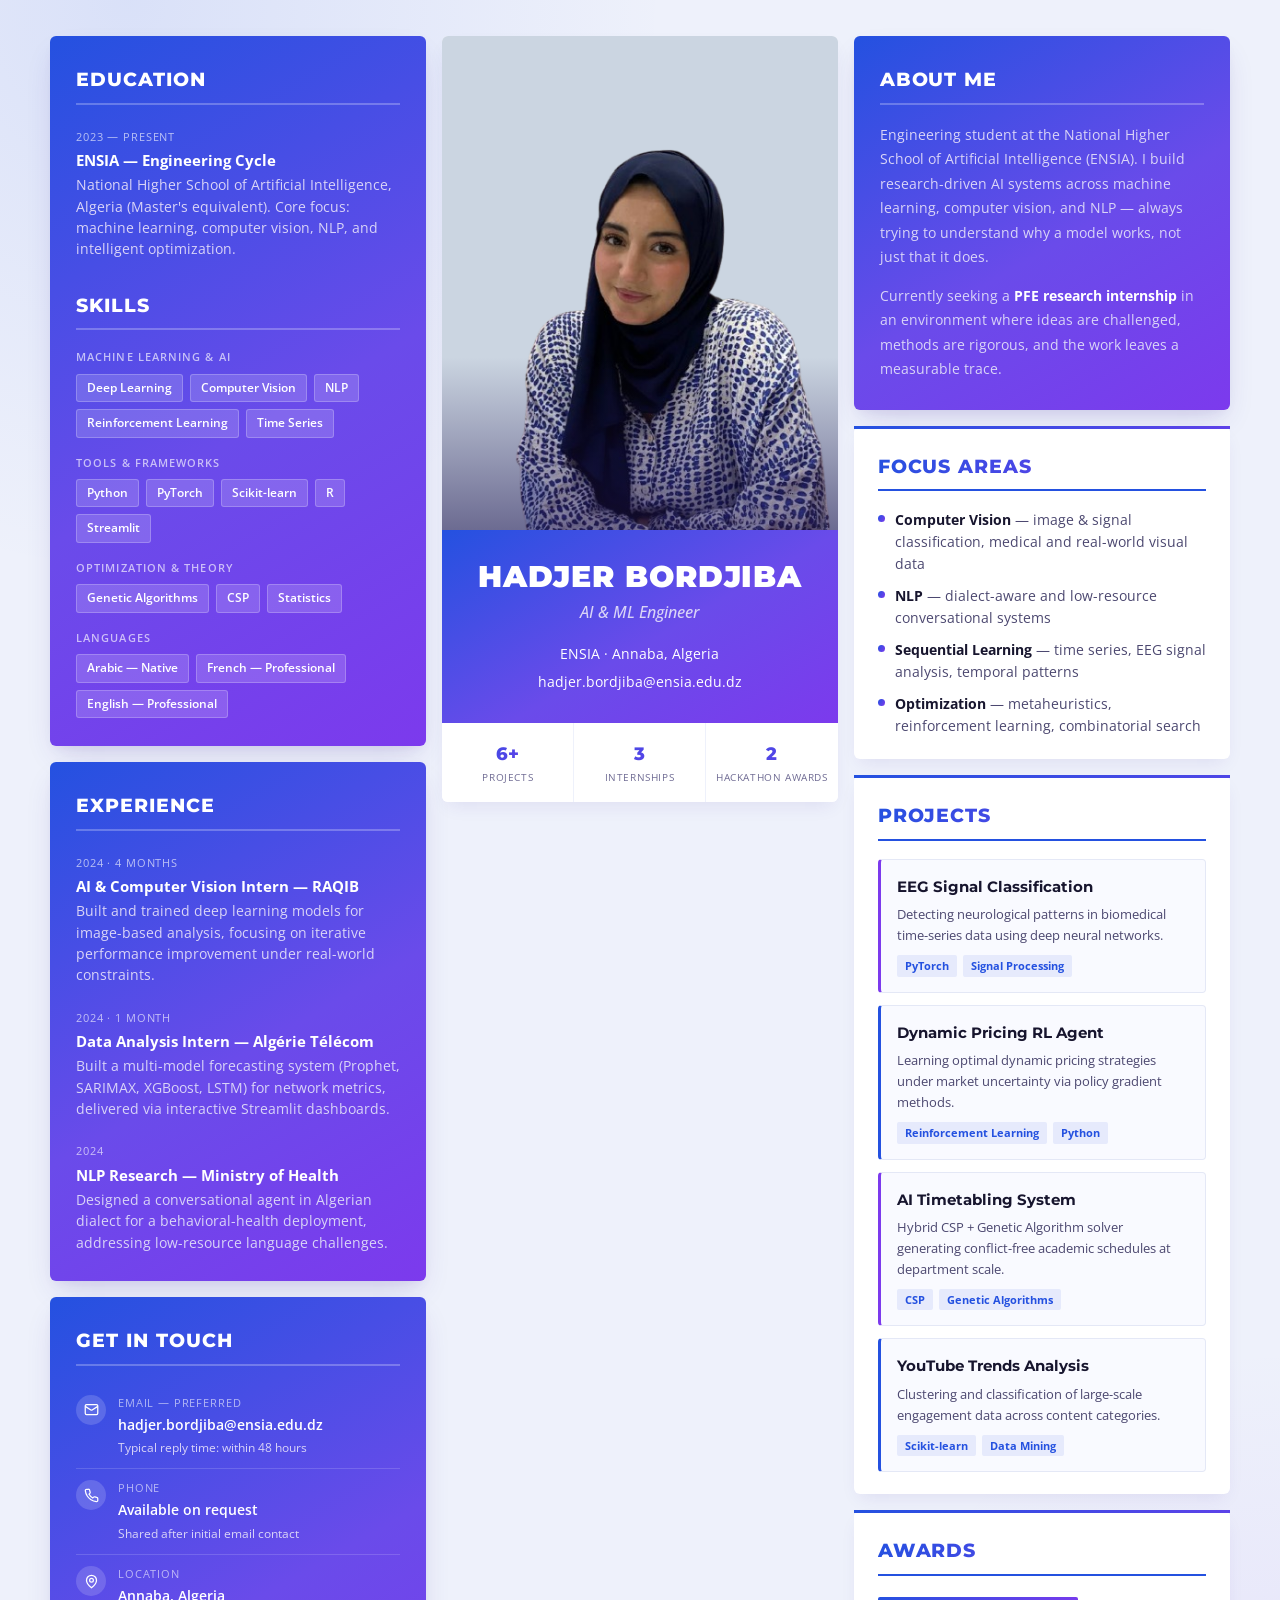
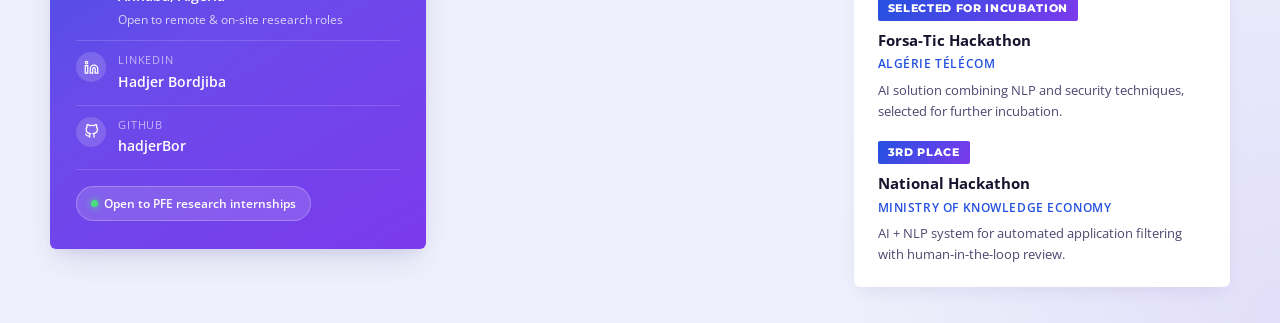
==== commit 57e4e3e3: "Refactor index.html for improved layout and styles Updated styles and structure in index.html, inclu" ====
--- a/index.html
+++ b/index.html
@@ -6,19 +6,32 @@
 <title>Hadjer Bordjiba — AI & ML Engineer</title>
 <link rel="preconnect" href="https://fonts.googleapis.com">
 <link rel="preconnect" href="https://fonts.gstatic.com" crossorigin>
-<link href="https://fonts.googleapis.com/css2?family=Montserrat:wght@400;500;600;700;800;900&family=Open+Sans:wght@300;400;600&display=swap" rel="stylesheet">
+<link href="https://fonts.googleapis.com/css2?family=Montserrat:wght@400;500;600;700;800;900&family=Open+Sans:wght@300;400;600;700&display=swap" rel="stylesheet">
 
 <style>
   :root {
-    --primary-blue: #1d4ed8;
-    --dark-blue: #1e3a8a;
-    --light-bg: #e2e8f0;
+    --blue-700: #1e3a8a;
+    --blue-600: #2451e0;
+    --blue-500: #3b6ef0;
+    --indigo-500: #6a4bea;
+    --purple-600: #7c3aed;
+    --purple-500: #9757f2;
+
+    --grad-panel: linear-gradient(150deg, var(--blue-600) 0%, var(--indigo-500) 55%, var(--purple-600) 100%);
+    --grad-panel-soft: linear-gradient(150deg, var(--blue-500) 0%, var(--purple-500) 100%);
+    --grad-text: linear-gradient(120deg, var(--blue-600), var(--purple-600));
+
+    --bg: #eef1fb;
     --card-bg: #ffffff;
-    --text-main: #0f172a;
-    --text-muted: #475569;
+    --text-main: #17152e;
+    --text-muted: #4c4870;
+    --text-soft: #6f6b93;
     --text-white: #ffffff;
-    --text-white-dim: #cbd5e1;
-    --shadow: 0 10px 25px -5px rgba(0, 0, 0, 0.1), 0 8px 10px -6px rgba(0, 0, 0, 0.05);
+    --text-white-dim: #d9d4f7;
+
+    --shadow: 0 14px 30px -8px rgba(58,32,150,0.16), 0 6px 12px -6px rgba(58,32,150,0.10);
+    --shadow-soft: 0 8px 18px -6px rgba(58,32,150,0.10);
+
     --font-heading: 'Montserrat', sans-serif;
     --font-body: 'Open Sans', sans-serif;
   }
@@ -29,45 +42,57 @@
     padding: 0;
   }
 
-  html {
-    scroll-behavior: smooth;
-  }
+  html { scroll-behavior: smooth; }
 
   body {
     font-family: var(--font-body);
-    background-color: var(--light-bg);
+    background:
+      radial-gradient(ellipse 70% 50% at 10% 0%, rgba(36,81,224,0.10), transparent 60%),
+      radial-gradient(ellipse 60% 50% at 100% 100%, rgba(124,58,237,0.10), transparent 60%),
+      var(--bg);
     color: var(--text-main);
     line-height: 1.6;
-    padding: 40px 20px;
+    padding: 36px 18px;
     min-height: 100vh;
   }
 
   /* Layout Container */
   .portfolio-grid {
-    max-width: 1200px;
+    max-width: 1180px;
     margin: 0 auto;
     display: grid;
-    grid-template-columns: 1fr 1.2fr 1fr;
-    gap: 28px;
+    grid-template-columns: 1fr 1.05fr 1fr;
+    gap: 16px;
     align-items: start;
+  }
+
+  .column {
+    display: flex;
+    flex-direction: column;
+    gap: 16px;
   }
 
   /* Card Base Styles */
   .card {
     background: var(--card-bg);
-    border-radius: 4px;
+    border-radius: 6px;
+    box-shadow: var(--shadow-soft);
+    overflow: hidden;
+  }
+
+  .card-gradient {
+    background: var(--grad-panel);
+    color: var(--text-white);
     box-shadow: var(--shadow);
-    overflow: hidden;
-  }
-
-  .card-blue {
-    background: var(--primary-blue);
-    color: var(--text-white);
-  }
-
-  .card-body {
-    padding: 32px 28px;
-  }
+  }
+
+  .card-accent-top {
+    border-top: 3px solid transparent;
+    border-image: var(--grad-text) 1;
+  }
+
+  .card-body { padding: 28px 26px; }
+  .card-body-tight { padding: 22px 24px; }
 
   /* Typography */
   h1, h2, h3, h4 {
@@ -77,62 +102,84 @@
   }
 
   .section-title-white {
-    font-size: 1.35rem;
+    font-size: 1.2rem;
     font-weight: 800;
     color: var(--text-white);
-    margin-bottom: 20px;
+    margin-bottom: 18px;
     padding-bottom: 8px;
-    border-bottom: 2px solid rgba(255, 255, 255, 0.2);
+    border-bottom: 2px solid rgba(255,255,255,0.25);
+    display: flex;
+    align-items: center;
+    gap: 8px;
   }
 
   .section-title-dark {
-    font-size: 1.35rem;
+    font-size: 1.2rem;
     font-weight: 800;
-    color: var(--primary-blue);
-    margin-bottom: 20px;
+    background: var(--grad-text);
+    -webkit-background-clip: text;
+    background-clip: text;
+    color: transparent;
+    margin-bottom: 18px;
     padding-bottom: 8px;
-    border-bottom: 2px solid var(--primary-blue);
+    border-bottom: 2px solid var(--blue-600);
+    display: flex;
+    align-items: center;
+    gap: 8px;
+  }
+
+  .title-icon {
+    width: 18px; height: 18px;
+    flex-shrink: 0;
+    -webkit-text-fill-color: initial;
   }
 
   /* Hero Center Column */
-  .hero-card {
-    display: flex;
-    flex-direction: column;
-  }
+  .hero-card { display: flex; flex-direction: column; }
 
   .hero-img-wrap {
     width: 100%;
     aspect-ratio: 4/5;
     background: #cbd5e1;
     overflow: hidden;
+    position: relative;
+  }
+
+  .hero-img-wrap::after {
+    content: '';
+    position: absolute;
+    inset: 0;
+    background: linear-gradient(to top, rgba(30,20,80,0.55) 0%, transparent 35%);
   }
 
   .hero-img-wrap img {
     width: 100%;
     height: 100%;
     object-fit: cover;
+    display: block;
   }
 
   .hero-info-block {
-    background: var(--primary-blue);
+    background: var(--grad-panel);
     color: var(--text-white);
-    padding: 36px 24px;
+    padding: 30px 22px;
     text-align: center;
   }
 
   .hero-name {
-    font-size: 2.2rem;
+    font-size: 1.85rem;
     font-weight: 900;
     line-height: 1.1;
-    margin-bottom: 8px;
+    margin-bottom: 6px;
+    letter-spacing: 0.03em;
   }
 
   .hero-title {
-    font-size: 1.1rem;
+    font-size: 1.02rem;
     font-style: italic;
     font-weight: 500;
     color: var(--text-white-dim);
-    margin-bottom: 24px;
+    margin-bottom: 18px;
     text-transform: none;
   }
 
@@ -140,207 +187,355 @@
     display: flex;
     flex-direction: column;
     gap: 6px;
-    font-size: 0.9rem;
-  }
-
-  .hero-contacts a {
+    font-size: 0.86rem;
+  }
+
+  .hero-contacts a { color: var(--text-white); text-decoration: none; transition: opacity 0.2s; }
+  .hero-contacts a:hover { opacity: 0.8; }
+
+  .hero-stats {
+    display: grid;
+    grid-template-columns: repeat(3, 1fr);
+    background: var(--card-bg);
+  }
+
+  .hero-stat {
+    text-align: center;
+    padding: 16px 8px;
+    border-right: 1px solid #eef1fb;
+  }
+  .hero-stat:last-child { border-right: none; }
+
+  .hero-stat-num {
+    font-family: var(--font-heading);
+    font-weight: 800;
+    font-size: 1.15rem;
+    background: var(--grad-text);
+    -webkit-background-clip: text;
+    background-clip: text;
+    color: transparent;
+  }
+
+  .hero-stat-label {
+    font-size: 0.62rem;
+    letter-spacing: 0.06em;
+    text-transform: uppercase;
+    color: var(--text-soft);
+    margin-top: 2px;
+  }
+
+  /* List Items inside gradient Cards */
+  .blue-list-item { margin-bottom: 18px; }
+  .blue-list-item:last-child { margin-bottom: 0; }
+  .blue-list-item p { font-size: 0.86rem; color: var(--text-white-dim); line-height: 1.55; }
+  .blue-list-item .item-period {
+    font-size: 0.68rem;
+    letter-spacing: 0.08em;
+    text-transform: uppercase;
+    color: rgba(255,255,255,0.65);
+    margin-bottom: 2px;
+  }
+  .blue-list-item strong { color: var(--text-white); display: block; font-size: 0.94rem; margin-bottom: 2px; }
+
+  .skill-group { margin-bottom: 16px; }
+  .skill-group:last-child { margin-bottom: 0; }
+  .skill-group-label {
+    font-size: 0.68rem;
+    letter-spacing: 0.1em;
+    text-transform: uppercase;
+    color: rgba(255,255,255,0.65);
+    margin-bottom: 8px;
+    font-weight: 600;
+  }
+
+  .skill-pills { display: flex; flex-wrap: wrap; gap: 7px; }
+  .pill {
+    background: rgba(255,255,255,0.16);
+    border: 1px solid rgba(255,255,255,0.22);
     color: var(--text-white);
-    text-decoration: none;
-    transition: opacity 0.2s;
-  }
-
-  .hero-contacts a:hover {
-    opacity: 0.8;
-  }
-
-  /* List Items inside Blue Cards */
-  .blue-list-item {
-    margin-bottom: 20px;
-  }
-
-  .blue-list-item:last-child {
-    margin-bottom: 0;
-  }
-
-  .blue-list-item p {
-    font-size: 0.88rem;
-    color: var(--text-white-dim);
-    line-height: 1.5;
-  }
-
-  .blue-list-item strong {
-    color: var(--text-white);
-    display: block;
-    font-size: 0.95rem;
-  }
-
-  .skill-pills {
-    display: flex;
-    flex-wrap: wrap;
-    gap: 8px;
-    margin-top: 10px;
-  }
-
-  .pill {
-    background: rgba(255, 255, 255, 0.15);
-    color: var(--text-white);
-    font-size: 0.75rem;
+    font-size: 0.72rem;
     padding: 4px 10px;
     border-radius: 3px;
     font-weight: 600;
   }
 
-  /* Projects Section */
+  /* Projects */
   .project-card {
-    border: 1px solid #e2e8f0;
+    border: 1px solid #e4e8f6;
+    border-left: 3px solid var(--blue-600);
     border-radius: 4px;
-    padding: 16px;
-    margin-bottom: 16px;
-    background: #f8fafc;
-  }
-
-  .project-card:last-child {
-    margin-bottom: 0;
-  }
+    padding: 15px 16px;
+    margin-bottom: 12px;
+    background: #f9faff;
+  }
+  .project-card:last-child { margin-bottom: 0; }
+  .project-card:nth-child(even) { border-left-color: var(--purple-600); }
 
   .project-title {
-    font-size: 1rem;
+    font-size: 0.95rem;
     font-weight: 700;
-    color: var(--primary-blue);
-    margin-bottom: 6px;
+    color: var(--text-main);
+    margin-bottom: 5px;
     text-transform: none;
-  }
-
-  .project-desc {
-    font-size: 0.85rem;
-    color: var(--text-muted);
-    margin-bottom: 10px;
-  }
-
-  .project-tags {
-    display: flex;
-    flex-wrap: wrap;
-    gap: 6px;
-  }
-
+    letter-spacing: normal;
+  }
+  .project-desc { font-size: 0.82rem; color: var(--text-muted); margin-bottom: 9px; }
+  .project-tags { display: flex; flex-wrap: wrap; gap: 6px; }
   .project-tag {
-    background: #e0e7ff;
-    color: var(--primary-blue);
-    font-size: 0.7rem;
+    background: #e6eafc;
+    color: var(--blue-600);
+    font-size: 0.68rem;
     font-weight: 700;
     padding: 2px 8px;
     border-radius: 2px;
   }
 
-  /* Social Links */
-  .social-links {
+  /* Focus areas */
+  .focus-list { list-style: none; display: flex; flex-direction: column; gap: 10px; }
+  .focus-list li {
+    font-size: 0.86rem;
+    color: var(--text-muted);
     display: flex;
-    flex-direction: column;
     gap: 10px;
-  }
-
-  .social-link {
+    align-items: flex-start;
+  }
+  .focus-dot {
+    width: 7px; height: 7px;
+    border-radius: 50%;
+    background: var(--grad-text);
+    flex-shrink: 0;
+    margin-top: 6px;
+  }
+  .focus-list strong { color: var(--text-main); }
+
+  /* Achievements */
+  .achieve-item { margin-bottom: 16px; }
+  .achieve-item:last-child { margin-bottom: 0; }
+  .achieve-rank {
+    display: inline-block;
+    font-family: var(--font-heading);
+    font-weight: 800;
+    font-size: 0.7rem;
+    letter-spacing: 0.06em;
+    text-transform: uppercase;
     color: var(--text-white);
-    text-decoration: none;
-    font-size: 0.88rem;
+    background: var(--grad-text);
+    padding: 3px 10px;
+    border-radius: 2px;
+    margin-bottom: 8px;
+  }
+  .achieve-title { font-size: 0.92rem; font-weight: 700; color: var(--text-main); margin-bottom: 3px; text-transform: none; letter-spacing: normal; }
+  .achieve-org { font-size: 0.72rem; color: var(--blue-600); font-weight: 600; margin-bottom: 6px; text-transform: uppercase; letter-spacing: 0.05em; }
+  .achieve-desc { font-size: 0.82rem; color: var(--text-muted); line-height: 1.6; }
+
+  /* Contact — richer, multi-method */
+  .contact-method {
     display: flex;
+    align-items: flex-start;
+    gap: 12px;
+    padding: 11px 0;
+    border-bottom: 1px solid rgba(255,255,255,0.15);
+  }
+  .contact-method:last-child { border-bottom: none; }
+  .contact-method-icon {
+    width: 30px; height: 30px;
+    border-radius: 50%;
+    background: rgba(255,255,255,0.16);
+    display: flex; align-items: center; justify-content: center;
+    flex-shrink: 0;
+    color: var(--text-white);
+  }
+  .contact-method-label {
+    font-size: 0.66rem;
+    letter-spacing: 0.08em;
+    text-transform: uppercase;
+    color: rgba(255,255,255,0.6);
+    margin-bottom: 2px;
+  }
+  .contact-method-value { font-size: 0.88rem; color: var(--text-white); font-weight: 600; }
+  .contact-method-value a { color: var(--text-white); text-decoration: none; }
+  .contact-method-value a:hover { text-decoration: underline; }
+  .contact-method-sub { font-size: 0.76rem; color: var(--text-white-dim); margin-top: 2px; }
+
+  .availability-badge {
+    display: inline-flex;
     align-items: center;
-    gap: 8px;
-  }
-
-  .social-link:hover {
-    text-decoration: underline;
-  }
-
-  /* Dynamic Stack Spacing for Columns */
-  .column {
-    display: flex;
-    flex-direction: column;
-    gap: 28px;
-  }
-
-  /* Responsive Adjustments */
+    gap: 6px;
+    background: rgba(255,255,255,0.14);
+    border: 1px solid rgba(255,255,255,0.25);
+    padding: 7px 14px;
+    border-radius: 20px;
+    font-size: 0.76rem;
+    font-weight: 600;
+    color: var(--text-white);
+    margin-top: 16px;
+  }
+  .availability-dot {
+    width: 7px; height: 7px;
+    border-radius: 50%;
+    background: #4ade80;
+    box-shadow: 0 0 6px 1px rgba(74,222,128,0.6);
+  }
+
+  .social-links { display: flex; flex-direction: column; gap: 4px; margin-top: 14px; }
+
+  /* Responsive */
   @media (max-width: 992px) {
-    .portfolio-grid {
-      grid-template-columns: 1fr 1fr;
-    }
-    .hero-column {
-      grid-column: span 2;
-      order: -1;
-    }
+    .portfolio-grid { grid-template-columns: 1fr 1fr; }
+    .hero-column { grid-column: span 2; order: -1; }
   }
 
   @media (max-width: 680px) {
-    body {
-      padding: 16px 10px;
-    }
-    .portfolio-grid {
-      grid-template-columns: 1fr;
-      gap: 20px;
-    }
-    .hero-column {
-      grid-column: span 1;
-    }
-    .hero-name {
-      font-size: 1.8rem;
-    }
+    body { padding: 14px 8px; }
+    .portfolio-grid { grid-template-columns: 1fr; gap: 14px; }
+    .hero-column { grid-column: span 1; }
+    .hero-name { font-size: 1.6rem; }
   }
 </style>
 </head>
 <body>
 
 <div class="portfolio-grid">
-  
+
   <!-- LEFT COLUMN -->
   <div class="column">
-    
-    <!-- Education & Experience (Blue Panel) -->
-    <div class="card card-blue">
+
+    <!-- Education & Skills -->
+    <div class="card card-gradient">
       <div class="card-body">
         <h2 class="section-title-white">Education</h2>
         <div class="blue-list-item">
+          <span class="item-period">2023 — Present</span>
           <strong>ENSIA — Engineering Cycle</strong>
-          <p>National Higher School of Artificial Intelligence (Master's Equivalent)</p>
-        </div>
-
-        <h2 class="section-title-white" style="margin-top: 32px;">Experience</h2>
-        <div class="blue-list-item">
-          <strong>AI Research Intern</strong>
-          <p>Targeting PFE Research Placements in ML, CV, and NLP Systems.</p>
-        </div>
-        <div class="blue-list-item">
-          <strong>Machine Learning Engineer</strong>
-          <p>Developed sequential models, RL agents, and signal classifiers.</p>
-        </div>
-
-        <h2 class="section-title-white" style="margin-top: 32px;">Skills</h2>
-        <div class="blue-list-item">
-          <p>Proficient in end-to-end model training, optimization, and problem formulation.</p>
+          <p>National Higher School of Artificial Intelligence, Algeria (Master's equivalent). Core focus: machine learning, computer vision, NLP, and intelligent optimization.</p>
+        </div>
+
+        <h2 class="section-title-white" style="margin-top: 30px;">Skills</h2>
+        <div class="skill-group">
+          <div class="skill-group-label">Machine Learning & AI</div>
+          <div class="skill-pills">
+            <span class="pill">Deep Learning</span>
+            <span class="pill">Computer Vision</span>
+            <span class="pill">NLP</span>
+            <span class="pill">Reinforcement Learning</span>
+            <span class="pill">Time Series</span>
+          </div>
+        </div>
+        <div class="skill-group">
+          <div class="skill-group-label">Tools & Frameworks</div>
           <div class="skill-pills">
             <span class="pill">Python</span>
             <span class="pill">PyTorch</span>
-            <span class="pill">Computer Vision</span>
-            <span class="pill">NLP</span>
-            <span class="pill">RL</span>
-            <span class="pill">Signal Processing</span>
-          </div>
-        </div>
-      </div>
-    </div>
-
-    <!-- Contact & Social Block -->
-    <div class="card card-blue">
+            <span class="pill">Scikit-learn</span>
+            <span class="pill">R</span>
+            <span class="pill">Streamlit</span>
+          </div>
+        </div>
+        <div class="skill-group">
+          <div class="skill-group-label">Optimization & Theory</div>
+          <div class="skill-pills">
+            <span class="pill">Genetic Algorithms</span>
+            <span class="pill">CSP</span>
+            <span class="pill">Statistics</span>
+          </div>
+        </div>
+        <div class="skill-group">
+          <div class="skill-group-label">Languages</div>
+          <div class="skill-pills">
+            <span class="pill">Arabic — Native</span>
+            <span class="pill">French — Professional</span>
+            <span class="pill">English — Professional</span>
+          </div>
+        </div>
+      </div>
+    </div>
+
+    <!-- Experience -->
+    <div class="card card-gradient">
       <div class="card-body">
-        <h2 class="section-title-white">Contact Me</h2>
-        <div class="hero-contacts" style="text-align: left; margin-bottom: 24px;">
-          <span>Annaba, Algeria</span>
-          <a href="mailto:hadjer.bordjiba@ensia.edu.dz">hadjer.bordjiba@ensia.edu.dz</a>
-        </div>
-
-        <h2 class="section-title-white">Follow Me</h2>
-        <div class="social-links">
-          <a class="social-link" href="#" target="_blank">LinkedIn / Hadjer-Bordjiba</a>
-          <a class="social-link" href="#" target="_blank">GitHub / Hadjer-Bordjiba</a>
+        <h2 class="section-title-white">Experience</h2>
+
+        <div class="blue-list-item">
+          <span class="item-period">2024 · 4 months</span>
+          <strong>AI & Computer Vision Intern — RAQIB</strong>
+          <p>Built and trained deep learning models for image-based analysis, focusing on iterative performance improvement under real-world constraints.</p>
+        </div>
+
+        <div class="blue-list-item">
+          <span class="item-period">2024 · 1 month</span>
+          <strong>Data Analysis Intern — Algérie Télécom</strong>
+          <p>Built a multi-model forecasting system (Prophet, SARIMAX, XGBoost, LSTM) for network metrics, delivered via interactive Streamlit dashboards.</p>
+        </div>
+
+        <div class="blue-list-item">
+          <span class="item-period">2024</span>
+          <strong>NLP Research — Ministry of Health</strong>
+          <p>Designed a conversational agent in Algerian dialect for a behavioral-health deployment, addressing low-resource language challenges.</p>
+        </div>
+      </div>
+    </div>
+
+    <!-- Contact — enriched, multiple methods -->
+    <div class="card card-gradient">
+      <div class="card-body">
+        <h2 class="section-title-white">Get In Touch</h2>
+
+        <div class="contact-method">
+          <div class="contact-method-icon">
+            <svg width="15" height="15" viewBox="0 0 24 24" fill="none" stroke="currentColor" stroke-width="2"><rect x="2" y="4" width="20" height="16" rx="2"/><path d="m22 7-8.97 5.7a1.94 1.94 0 0 1-2.06 0L2 7"/></svg>
+          </div>
+          <div>
+            <div class="contact-method-label">Email — preferred</div>
+            <div class="contact-method-value"><a href="mailto:hadjer.bordjiba@ensia.edu.dz">hadjer.bordjiba@ensia.edu.dz</a></div>
+            <div class="contact-method-sub">Typical reply time: within 48 hours</div>
+          </div>
+        </div>
+
+        <div class="contact-method">
+          <div class="contact-method-icon">
+            <svg width="15" height="15" viewBox="0 0 24 24" fill="none" stroke="currentColor" stroke-width="2"><path d="M22 16.92v3a2 2 0 0 1-2.18 2 19.79 19.79 0 0 1-8.63-3.07 19.5 19.5 0 0 1-6-6 19.79 19.79 0 0 1-3.07-8.67A2 2 0 0 1 4.11 2h3a2 2 0 0 1 2 1.72c.127.96.361 1.903.7 2.81a2 2 0 0 1-.45 2.11L8.09 9.91a16 16 0 0 0 6 6l1.27-1.27a2 2 0 0 1 2.11-.45c.907.339 1.85.573 2.81.7A2 2 0 0 1 22 16.92z"/></svg>
+          </div>
+          <div>
+            <div class="contact-method-label">Phone</div>
+            <div class="contact-method-value">Available on request</div>
+            <div class="contact-method-sub">Shared after initial email contact</div>
+          </div>
+        </div>
+
+        <div class="contact-method">
+          <div class="contact-method-icon">
+            <svg width="15" height="15" viewBox="0 0 24 24" fill="none" stroke="currentColor" stroke-width="2"><path d="M20 10c0 6-8 12-8 12s-8-6-8-12a8 8 0 0 1 16 0Z"/><circle cx="12" cy="10" r="3"/></svg>
+          </div>
+          <div>
+            <div class="contact-method-label">Location</div>
+            <div class="contact-method-value">Annaba, Algeria</div>
+            <div class="contact-method-sub">Open to remote & on-site research roles</div>
+          </div>
+        </div>
+
+        <div class="contact-method">
+          <div class="contact-method-icon">
+            <svg width="15" height="15" viewBox="0 0 24 24" fill="none" stroke="currentColor" stroke-width="2"><path d="M16 8a6 6 0 0 1 6 6v7h-4v-7a2 2 0 0 0-2-2 2 2 0 0 0-2 2v7h-4v-7a6 6 0 0 1 6-6z"/><rect x="2" y="9" width="4" height="12"/><circle cx="4" cy="4" r="2"/></svg>
+          </div>
+          <div>
+            <div class="contact-method-label">LinkedIn</div>
+            <div class="contact-method-value"><a href="https://www.linkedin.com/in/hadjer-bordjiba-9951a8335/" target="_blank" rel="noopener">Hadjer Bordjiba</a></div>
+          </div>
+        </div>
+
+        <div class="contact-method">
+          <div class="contact-method-icon">
+            <svg width="15" height="15" viewBox="0 0 24 24" fill="none" stroke="currentColor" stroke-width="2"><path d="M9 19c-5 1.5-5-2.5-7-3m14 6v-3.87a3.37 3.37 0 0 0-.94-2.61c3.14-.35 6.44-1.54 6.44-7A5.44 5.44 0 0 0 20 4.77 5.07 5.07 0 0 0 19.91 1S18.73.65 16 2.48a13.38 13.38 0 0 0-7 0C6.27.65 5.09 1 5.09 1A5.07 5.07 0 0 0 5 4.77a5.44 5.44 0 0 0-1.5 3.78c0 5.42 3.3 6.61 6.44 7A3.37 3.37 0 0 0 9 18.13V22"/></svg>
+          </div>
+          <div>
+            <div class="contact-method-label">GitHub</div>
+            <div class="contact-method-value"><a href="https://github.com/hadjerBor" target="_blank" rel="noopener">hadjerBor</a></div>
+          </div>
+        </div>
+
+        <div class="availability-badge">
+          <span class="availability-dot"></span>
+          Open to PFE research internships
         </div>
       </div>
     </div>
@@ -361,25 +556,55 @@
           <a href="mailto:hadjer.bordjiba@ensia.edu.dz">hadjer.bordjiba@ensia.edu.dz</a>
         </div>
       </div>
+      <div class="hero-stats">
+        <div class="hero-stat">
+          <div class="hero-stat-num">6+</div>
+          <div class="hero-stat-label">Projects</div>
+        </div>
+        <div class="hero-stat">
+          <div class="hero-stat-num">3</div>
+          <div class="hero-stat-label">Internships</div>
+        </div>
+        <div class="hero-stat">
+          <div class="hero-stat-num">2</div>
+          <div class="hero-stat-label">Hackathon Awards</div>
+        </div>
+      </div>
     </div>
   </div>
 
   <!-- RIGHT COLUMN -->
   <div class="column">
-    
-    <!-- About Me Panel -->
-    <div class="card card-blue">
+
+    <!-- About Me -->
+    <div class="card card-gradient">
       <div class="card-body">
         <h2 class="section-title-white">About Me</h2>
-        <p style="font-size: 0.92rem; color: var(--text-white-dim); line-height: 1.7;">
-          Engineering student at the National Higher School of Artificial Intelligence (ENSIA). I build research-driven AI systems across machine learning, computer vision, and NLP. Currently seeking a PFE research internship where rigorous thinking meets real-world impact.
+        <p style="font-size: 0.9rem; color: var(--text-white-dim); line-height: 1.7; margin-bottom: 14px;">
+          Engineering student at the National Higher School of Artificial Intelligence (ENSIA). I build research-driven AI systems across machine learning, computer vision, and NLP — always trying to understand why a model works, not just that it does.
         </p>
-      </div>
-    </div>
-
-    <!-- Selected Projects Panel -->
-    <div class="card">
-      <div class="card-body">
+        <p style="font-size: 0.9rem; color: var(--text-white-dim); line-height: 1.7;">
+          Currently seeking a <strong style="color: var(--text-white);">PFE research internship</strong> in an environment where ideas are challenged, methods are rigorous, and the work leaves a measurable trace.
+        </p>
+      </div>
+    </div>
+
+    <!-- Focus Areas -->
+    <div class="card card-accent-top">
+      <div class="card-body-tight">
+        <h2 class="section-title-dark">Focus Areas</h2>
+        <ul class="focus-list">
+          <li><span class="focus-dot"></span><span><strong>Computer Vision</strong> — image & signal classification, medical and real-world visual data</span></li>
+          <li><span class="focus-dot"></span><span><strong>NLP</strong> — dialect-aware and low-resource conversational systems</span></li>
+          <li><span class="focus-dot"></span><span><strong>Sequential Learning</strong> — time series, EEG signal analysis, temporal patterns</span></li>
+          <li><span class="focus-dot"></span><span><strong>Optimization</strong> — metaheuristics, reinforcement learning, combinatorial search</span></li>
+        </ul>
+      </div>
+    </div>
+
+    <!-- Projects -->
+    <div class="card card-accent-top">
+      <div class="card-body-tight">
         <h2 class="section-title-dark">Projects</h2>
 
         <div class="project-card">
@@ -399,18 +624,45 @@
             <span class="project-tag">Python</span>
           </div>
         </div>
-      </div>
-    </div>
-
-    <!-- Research Interests Panel -->
-    <div class="card">
-      <div class="card-body">
-        <h2 class="section-title-dark">Focus Areas</h2>
-        <ul style="list-style: none; font-size: 0.88rem; color: var(--text-muted); display: flex; flex-direction: column; gap: 8px;">
-          <li>• <strong>Computer Vision:</strong> Image & signal classification</li>
-          <li>• <strong>NLP:</strong> Dialect-aware & low-resource models</li>
-          <li>• <strong>Optimization:</strong> Metaheuristics & RL</li>
-        </ul>
+
+        <div class="project-card">
+          <h3 class="project-title">AI Timetabling System</h3>
+          <p class="project-desc">Hybrid CSP + Genetic Algorithm solver generating conflict-free academic schedules at department scale.</p>
+          <div class="project-tags">
+            <span class="project-tag">CSP</span>
+            <span class="project-tag">Genetic Algorithms</span>
+          </div>
+        </div>
+
+        <div class="project-card">
+          <h3 class="project-title">YouTube Trends Analysis</h3>
+          <p class="project-desc">Clustering and classification of large-scale engagement data across content categories.</p>
+          <div class="project-tags">
+            <span class="project-tag">Scikit-learn</span>
+            <span class="project-tag">Data Mining</span>
+          </div>
+        </div>
+      </div>
+    </div>
+
+    <!-- Achievements -->
+    <div class="card card-accent-top">
+      <div class="card-body-tight">
+        <h2 class="section-title-dark">Awards</h2>
+
+        <div class="achieve-item">
+          <span class="achieve-rank">Selected for incubation</span>
+          <div class="achieve-title">Forsa-Tic Hackathon</div>
+          <div class="achieve-org">Algérie Télécom</div>
+          <p class="achieve-desc">AI solution combining NLP and security techniques, selected for further incubation.</p>
+        </div>
+
+        <div class="achieve-item">
+          <span class="achieve-rank">3rd Place</span>
+          <div class="achieve-title">National Hackathon</div>
+          <div class="achieve-org">Ministry of Knowledge Economy</div>
+          <p class="achieve-desc">AI + NLP system for automated application filtering with human-in-the-loop review.</p>
+        </div>
       </div>
     </div>
 
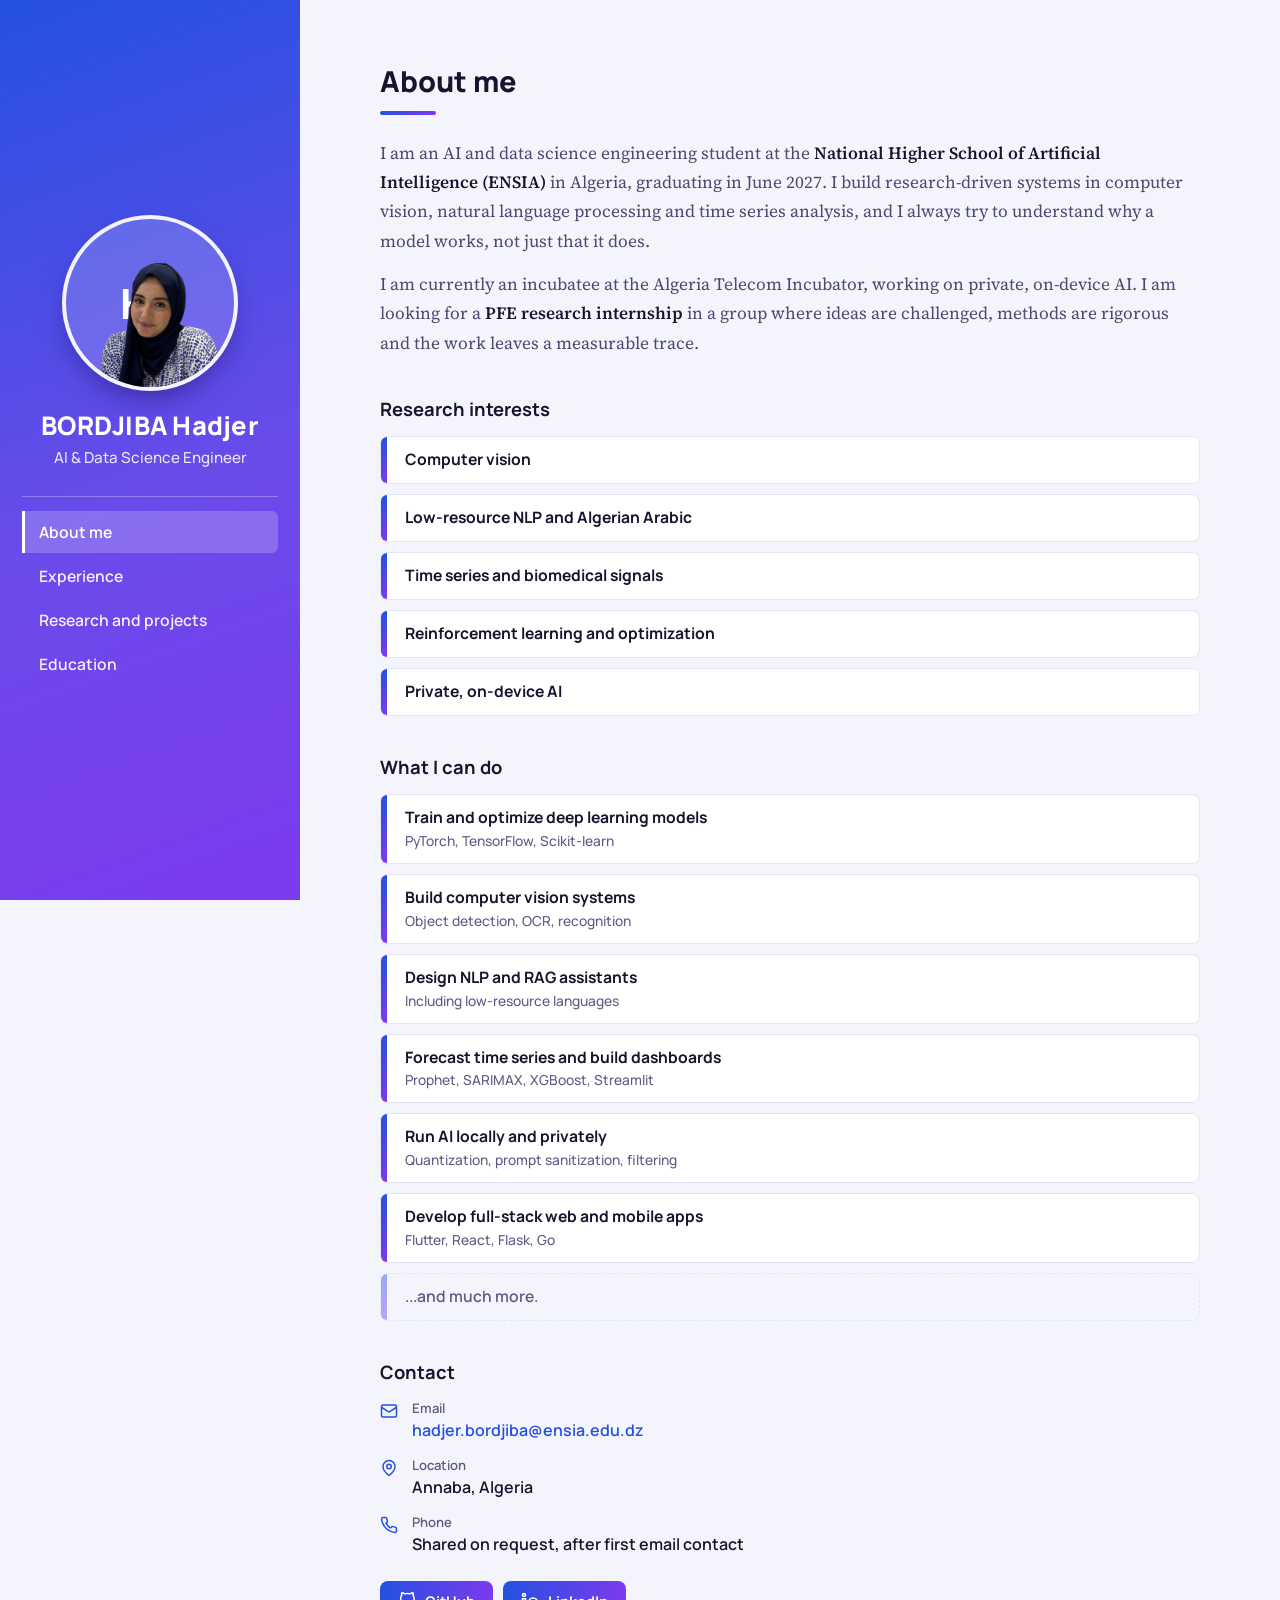
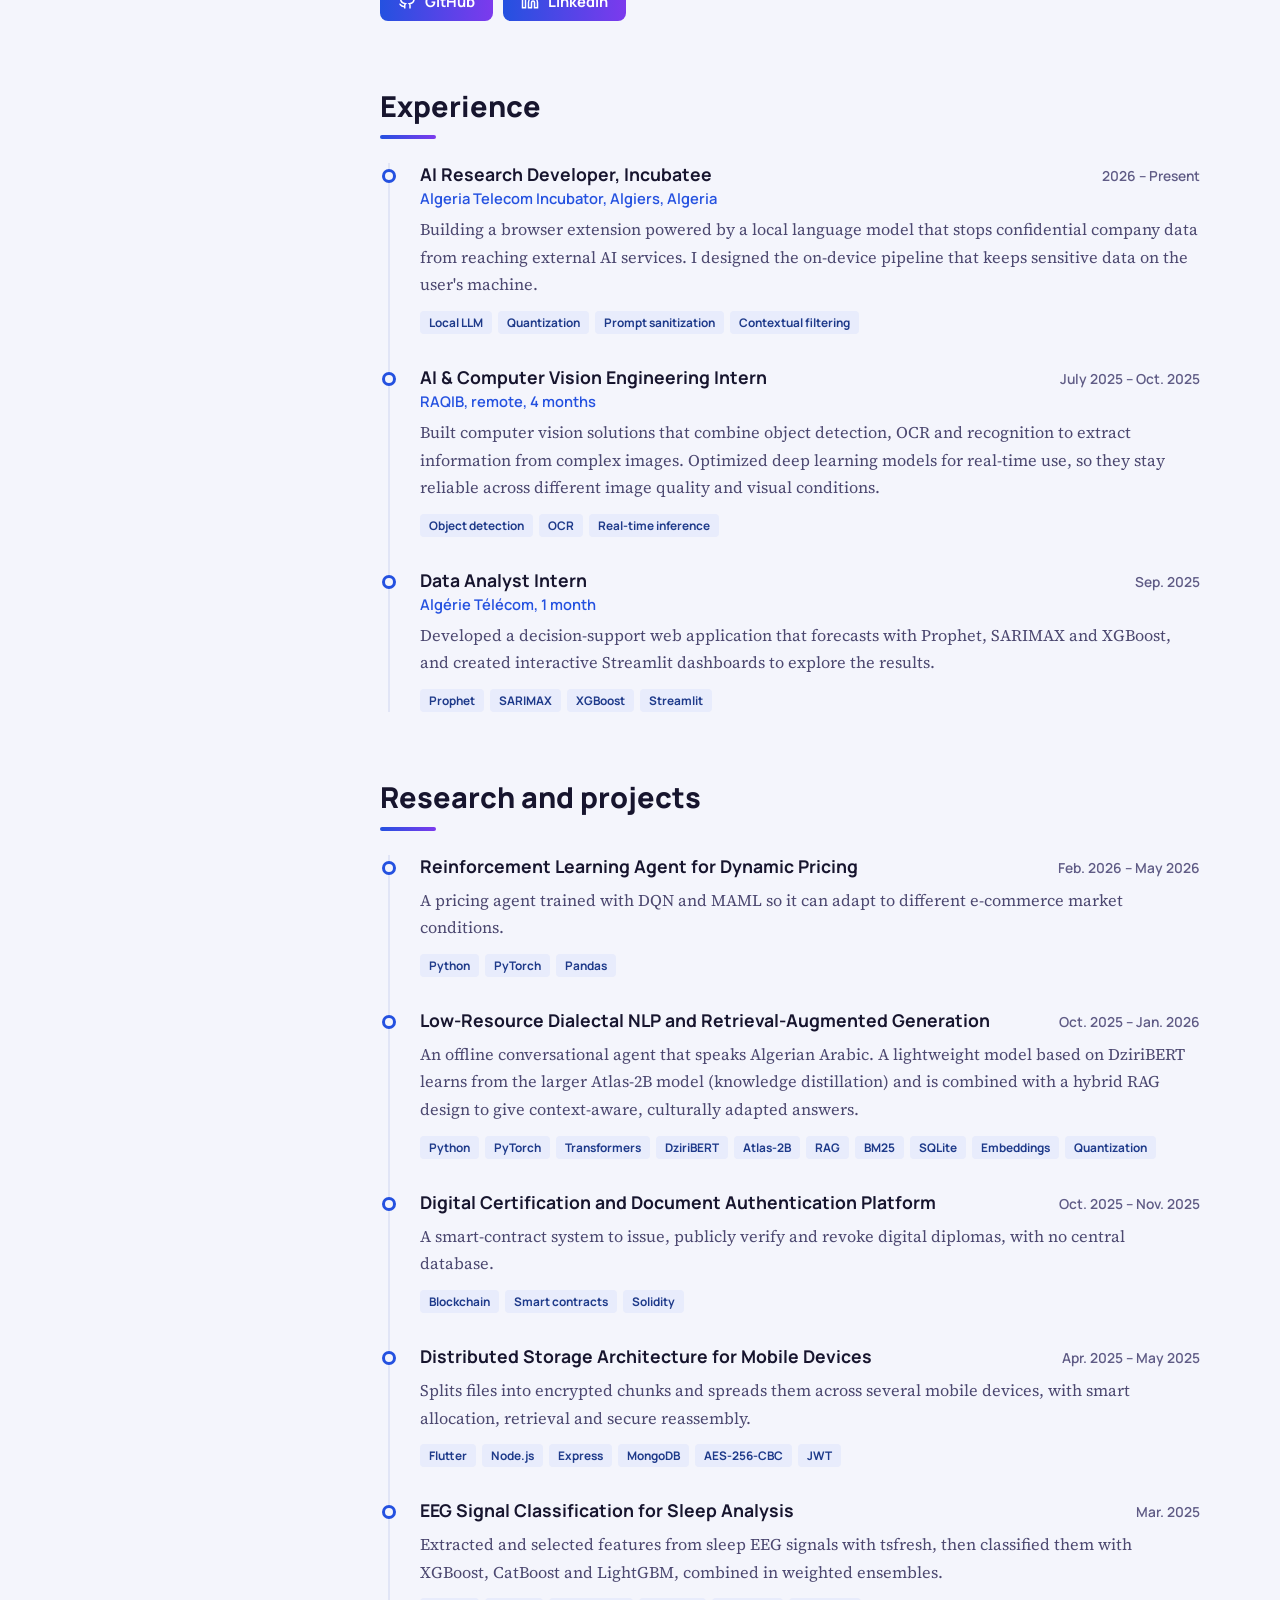
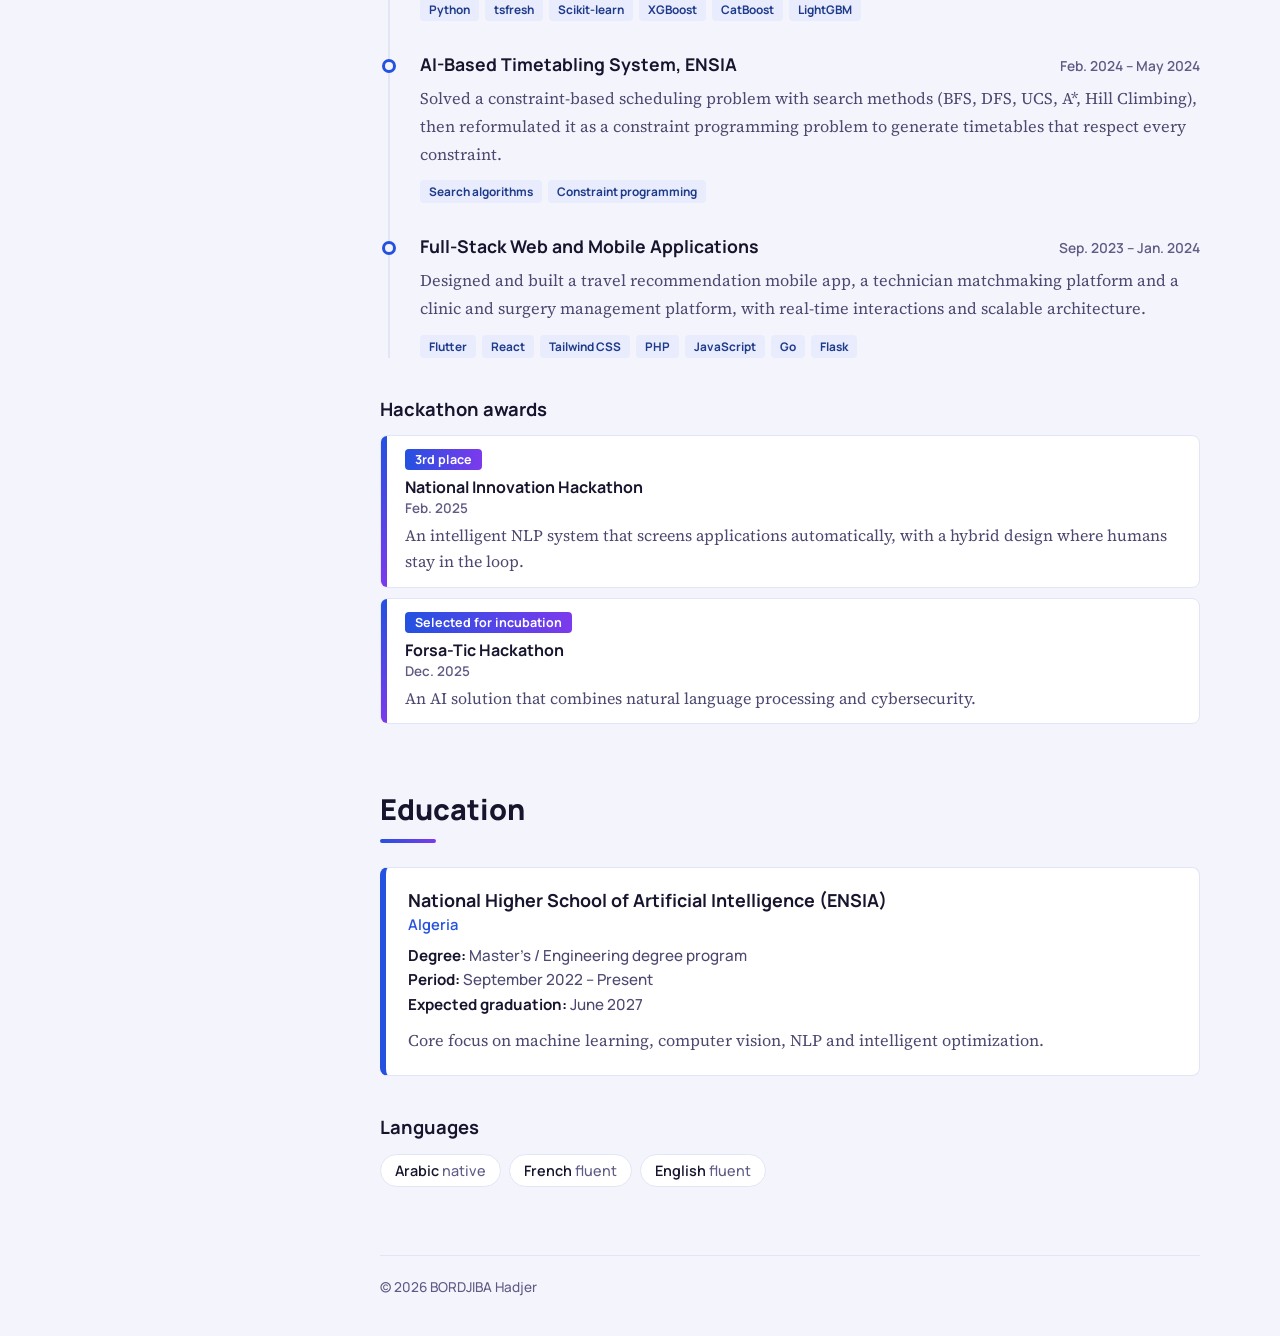
==== commit f94864ad: "Change everything" ====
--- a/index.html
+++ b/index.html
@@ -2,673 +2,669 @@
 <html lang="en">
 <head>
 <meta charset="UTF-8">
-<meta name="viewport" content="width=device-width, initial-scale=1.0">
-<title>Hadjer Bordjiba — AI & ML Engineer</title>
+<meta name="viewport" content="width=device-width, initial-scale=1">
+
+<title>BORDJIBA Hadjer | AI &amp; Data Science Engineer</title>
+<meta name="description" content="BORDJIBA Hadjer (Hadjer Bordjiba), AI and data science engineering student at ENSIA, Algeria. Research and projects in computer vision, NLP, time series and on-device AI.">
+<meta name="author" content="BORDJIBA Hadjer">
+<meta name="robots" content="index, follow">
+<link rel="canonical" href="https://hadjerbor.github.io/">
+
+<meta property="og:type" content="profile">
+<meta property="og:title" content="BORDJIBA Hadjer | AI &amp; Data Science Engineer">
+<meta property="og:description" content="AI and data science engineering student at ENSIA, Algeria. Computer vision, NLP, time series, on-device AI.">
+<meta property="og:url" content="https://hadjerbor.github.io/">
+<meta property="og:image" content="https://hadjerbor.github.io/images/MyImage.png">
+<meta name="twitter:card" content="summary">
+
+<script type="application/ld+json">
+{
+  "@context": "https://schema.org",
+  "@type": "Person",
+  "name": "Hadjer Bordjiba",
+  "alternateName": ["BORDJIBA Hadjer", "Bordjiba Hadjer"],
+  "jobTitle": "AI & Data Science Engineer",
+  "url": "https://hadjerbor.github.io/",
+  "image": "https://hadjerbor.github.io/images/MyImage.png",
+  "email": "mailto:hadjer.bordjiba@ensia.edu.dz",
+  "affiliation": {
+    "@type": "CollegeOrUniversity",
+    "name": "National Higher School of Artificial Intelligence (ENSIA)"
+  },
+  "address": {
+    "@type": "PostalAddress",
+    "addressLocality": "Annaba",
+    "addressCountry": "DZ"
+  },
+  "knowsAbout": ["Computer vision", "Natural language processing", "Time series analysis", "Reinforcement learning", "On-device AI"],
+  "sameAs": [
+    "https://github.com/hadjerBor",
+    "https://www.linkedin.com/in/hadjer-bordjiba-9951a8335/"
+  ]
+}
+</script>
+
 <link rel="preconnect" href="https://fonts.googleapis.com">
 <link rel="preconnect" href="https://fonts.gstatic.com" crossorigin>
-<link href="https://fonts.googleapis.com/css2?family=Montserrat:wght@400;500;600;700;800;900&family=Open+Sans:wght@300;400;600;700&display=swap" rel="stylesheet">
+<link href="https://fonts.googleapis.com/css2?family=Manrope:wght@500;600;700;800&family=Source+Serif+4:wght@400;600&display=swap" rel="stylesheet">
 
 <style>
   :root {
+    /* Palette carried over from the previous website */
     --blue-700: #1e3a8a;
     --blue-600: #2451e0;
-    --blue-500: #3b6ef0;
     --indigo-500: #6a4bea;
     --purple-600: #7c3aed;
-    --purple-500: #9757f2;
-
-    --grad-panel: linear-gradient(150deg, var(--blue-600) 0%, var(--indigo-500) 55%, var(--purple-600) 100%);
-    --grad-panel-soft: linear-gradient(150deg, var(--blue-500) 0%, var(--purple-500) 100%);
-    --grad-text: linear-gradient(120deg, var(--blue-600), var(--purple-600));
-
-    --bg: #eef1fb;
-    --card-bg: #ffffff;
-    --text-main: #17152e;
-    --text-muted: #4c4870;
-    --text-soft: #6f6b93;
-    --text-white: #ffffff;
-    --text-white-dim: #d9d4f7;
-
-    --shadow: 0 14px 30px -8px rgba(58,32,150,0.16), 0 6px 12px -6px rgba(58,32,150,0.10);
-    --shadow-soft: 0 8px 18px -6px rgba(58,32,150,0.10);
-
-    --font-heading: 'Montserrat', sans-serif;
-    --font-body: 'Open Sans', sans-serif;
-  }
-
-  *, *::before, *::after {
-    box-sizing: border-box;
-    margin: 0;
-    padding: 0;
-  }
+
+    --grad-panel: linear-gradient(160deg, var(--blue-600) 0%, var(--indigo-500) 55%, var(--purple-600) 100%);
+    --grad-v: linear-gradient(180deg, var(--blue-600), var(--purple-600));
+    --grad-h: linear-gradient(90deg, var(--blue-600), var(--purple-600));
+
+    --bg: #f4f5fc;
+    --surface: #ffffff;
+    --line: #e1e5f6;
+    --ink: #17152e;
+    --muted: #4c4870;
+    --soft: #5f5b85;
+    --chip: #e8ecfc;
+
+    --sidebar: 300px;
+    --font-ui: 'Manrope', system-ui, -apple-system, 'Segoe UI', Roboto, sans-serif;
+    --font-text: 'Source Serif 4', Georgia, 'Times New Roman', serif;
+  }
+
+  *, *::before, *::after { box-sizing: border-box; margin: 0; padding: 0; }
 
   html { scroll-behavior: smooth; }
+  @media (prefers-reduced-motion: reduce) { html { scroll-behavior: auto; } }
 
   body {
-    font-family: var(--font-body);
-    background:
-      radial-gradient(ellipse 70% 50% at 10% 0%, rgba(36,81,224,0.10), transparent 60%),
-      radial-gradient(ellipse 60% 50% at 100% 100%, rgba(124,58,237,0.10), transparent 60%),
-      var(--bg);
-    color: var(--text-main);
-    line-height: 1.6;
-    padding: 36px 18px;
-    min-height: 100vh;
-  }
-
-  /* Layout Container */
-  .portfolio-grid {
-    max-width: 1180px;
-    margin: 0 auto;
-    display: grid;
-    grid-template-columns: 1fr 1.05fr 1fr;
-    gap: 16px;
-    align-items: start;
-  }
-
-  .column {
+    font-family: var(--font-text);
+    background: var(--bg);
+    color: var(--ink);
+    line-height: 1.7;
+    -webkit-font-smoothing: antialiased;
+  }
+
+  a { color: var(--blue-600); }
+  a:hover { color: var(--purple-600); }
+  :focus-visible { outline: 3px solid var(--indigo-500); outline-offset: 3px; border-radius: 3px; }
+
+  .skip {
+    position: absolute; left: 12px; top: -60px;
+    background: #fff; color: var(--blue-700);
+    padding: 10px 14px; border-radius: 6px;
+    font: 700 0.9rem var(--font-ui);
+    z-index: 20;
+  }
+  .skip:focus { top: 12px; }
+
+  /* ---------- Sidebar ---------- */
+  .sidebar {
+    position: fixed;
+    inset: 0 auto 0 0;
+    width: var(--sidebar);
+    background: var(--grad-panel);
+    color: #fff;
     display: flex;
     flex-direction: column;
-    gap: 16px;
-  }
-
-  /* Card Base Styles */
-  .card {
-    background: var(--card-bg);
-    border-radius: 6px;
-    box-shadow: var(--shadow-soft);
+    padding: 32px 22px;
+    overflow-y: auto;
+    z-index: 10;
+  }
+  .sidebar :focus-visible { outline-color: #fff; }
+
+  .sidebar-inner { margin: auto 0; width: 100%; }
+
+  .portrait {
+    position: relative;
+    width: 176px; height: 176px;
+    margin: 0 auto 20px;
+    border-radius: 50%;
     overflow: hidden;
-  }
-
-  .card-gradient {
-    background: var(--grad-panel);
-    color: var(--text-white);
-    box-shadow: var(--shadow);
-  }
-
-  .card-accent-top {
-    border-top: 3px solid transparent;
-    border-image: var(--grad-text) 1;
-  }
-
-  .card-body { padding: 28px 26px; }
-  .card-body-tight { padding: 22px 24px; }
-
-  /* Typography */
-  h1, h2, h3, h4 {
-    font-family: var(--font-heading);
-    text-transform: uppercase;
-    letter-spacing: 0.05em;
-  }
-
-  .section-title-white {
-    font-size: 1.2rem;
-    font-weight: 800;
-    color: var(--text-white);
-    margin-bottom: 18px;
-    padding-bottom: 8px;
-    border-bottom: 2px solid rgba(255,255,255,0.25);
-    display: flex;
-    align-items: center;
-    gap: 8px;
-  }
-
-  .section-title-dark {
-    font-size: 1.2rem;
-    font-weight: 800;
-    background: var(--grad-text);
-    -webkit-background-clip: text;
-    background-clip: text;
-    color: transparent;
-    margin-bottom: 18px;
-    padding-bottom: 8px;
-    border-bottom: 2px solid var(--blue-600);
-    display: flex;
-    align-items: center;
-    gap: 8px;
-  }
-
-  .title-icon {
-    width: 18px; height: 18px;
-    flex-shrink: 0;
-    -webkit-text-fill-color: initial;
-  }
-
-  /* Hero Center Column */
-  .hero-card { display: flex; flex-direction: column; }
-
-  .hero-img-wrap {
-    width: 100%;
-    aspect-ratio: 4/5;
-    background: #cbd5e1;
-    overflow: hidden;
-    position: relative;
-  }
-
-  .hero-img-wrap::after {
-    content: '';
-    position: absolute;
-    inset: 0;
-    background: linear-gradient(to top, rgba(30,20,80,0.55) 0%, transparent 35%);
-  }
-
-  .hero-img-wrap img {
-    width: 100%;
-    height: 100%;
+    border: 4px solid rgba(255,255,255,0.92);
+    background: rgba(255,255,255,0.16);
+    box-shadow: 0 14px 30px -10px rgba(20,10,80,0.55);
+    display: grid;
+    place-items: center;
+    font: 800 2.6rem var(--font-ui);
+    letter-spacing: 0.02em;
+  }
+  .portrait img {
+    position: absolute; inset: 0;
+    width: 100%; height: 100%;
     object-fit: cover;
+    object-position: 50% 22%;
     display: block;
   }
 
-  .hero-info-block {
-    background: var(--grad-panel);
-    color: var(--text-white);
-    padding: 30px 22px;
+  .site-name {
+    font: 800 1.6rem/1.15 var(--font-ui);
     text-align: center;
-  }
-
-  .hero-name {
-    font-size: 1.85rem;
-    font-weight: 900;
-    line-height: 1.1;
-    margin-bottom: 6px;
-    letter-spacing: 0.03em;
-  }
-
-  .hero-title {
-    font-size: 1.02rem;
-    font-style: italic;
-    font-weight: 500;
-    color: var(--text-white-dim);
-    margin-bottom: 18px;
-    text-transform: none;
-  }
-
-  .hero-contacts {
+    letter-spacing: 0.01em;
+  }
+  .site-role {
+    margin-top: 6px;
+    text-align: center;
+    font: 500 0.95rem/1.4 var(--font-ui);
+    color: rgba(255,255,255,0.86);
+  }
+
+  .nav {
+    margin-top: 28px;
+    padding-top: 14px;
+    border-top: 1px solid rgba(255,255,255,0.28);
     display: flex;
     flex-direction: column;
-    gap: 6px;
-    font-size: 0.86rem;
-  }
-
-  .hero-contacts a { color: var(--text-white); text-decoration: none; transition: opacity 0.2s; }
-  .hero-contacts a:hover { opacity: 0.8; }
-
-  .hero-stats {
-    display: grid;
-    grid-template-columns: repeat(3, 1fr);
-    background: var(--card-bg);
-  }
-
-  .hero-stat {
-    text-align: center;
-    padding: 16px 8px;
-    border-right: 1px solid #eef1fb;
-  }
-  .hero-stat:last-child { border-right: none; }
-
-  .hero-stat-num {
-    font-family: var(--font-heading);
-    font-weight: 800;
-    font-size: 1.15rem;
-    background: var(--grad-text);
-    -webkit-background-clip: text;
-    background-clip: text;
-    color: transparent;
-  }
-
-  .hero-stat-label {
-    font-size: 0.62rem;
-    letter-spacing: 0.06em;
-    text-transform: uppercase;
-    color: var(--text-soft);
+    gap: 2px;
+  }
+  .nav a {
+    display: block;
+    padding: 10px 14px;
+    border-left: 3px solid transparent;
+    border-radius: 0 6px 6px 0;
+    color: rgba(255,255,255,0.9);
+    text-decoration: none;
+    font: 600 0.98rem var(--font-ui);
+  }
+  .nav a:hover { background: rgba(255,255,255,0.12); color: #fff; }
+  .nav a[aria-current="true"] {
+    background: rgba(255,255,255,0.2);
+    border-left-color: #fff;
+    color: #fff;
+  }
+
+  /* ---------- Main ---------- */
+  .main {
+    margin-left: var(--sidebar);
+    padding: 64px clamp(24px, 5vw, 72px) 40px;
+  }
+  .content { max-width: 820px; margin: 0 auto; }
+
+  section { margin-bottom: 68px; scroll-margin-top: 32px; }
+
+  .section-title {
+    font: 800 1.8rem/1.2 var(--font-ui);
+    color: var(--ink);
+    margin-bottom: 24px;
+  }
+  .section-title::after {
+    content: "";
+    display: block;
+    width: 56px; height: 4px;
+    margin-top: 12px;
+    border-radius: 2px;
+    background: var(--grad-h);
+  }
+
+  .sub-title {
+    font: 700 1.15rem/1.3 var(--font-ui);
+    color: var(--ink);
+    margin: 40px 0 14px;
+  }
+
+  .prose p { font-size: 1.08rem; color: var(--muted); margin-bottom: 14px; }
+  .prose p:last-child { margin-bottom: 0; }
+  .prose strong { color: var(--ink); font-weight: 600; }
+
+  /* Bars: research interests and skills */
+  .bars { list-style: none; display: grid; gap: 10px; }
+  .bar {
+    position: relative;
+    background: var(--surface);
+    border: 1px solid var(--line);
+    border-radius: 8px;
+    padding: 12px 18px 12px 24px;
+    font: 700 0.98rem/1.4 var(--font-ui);
+    color: var(--ink);
+  }
+  .bar::before {
+    content: "";
+    position: absolute; left: 0; top: 0; bottom: 0;
+    width: 6px;
+    border-radius: 8px 0 0 8px;
+    background: var(--grad-v);
+  }
+  .bar small {
+    display: block;
     margin-top: 2px;
-  }
-
-  /* List Items inside gradient Cards */
-  .blue-list-item { margin-bottom: 18px; }
-  .blue-list-item:last-child { margin-bottom: 0; }
-  .blue-list-item p { font-size: 0.86rem; color: var(--text-white-dim); line-height: 1.55; }
-  .blue-list-item .item-period {
-    font-size: 0.68rem;
-    letter-spacing: 0.08em;
-    text-transform: uppercase;
-    color: rgba(255,255,255,0.65);
-    margin-bottom: 2px;
-  }
-  .blue-list-item strong { color: var(--text-white); display: block; font-size: 0.94rem; margin-bottom: 2px; }
-
-  .skill-group { margin-bottom: 16px; }
-  .skill-group:last-child { margin-bottom: 0; }
-  .skill-group-label {
-    font-size: 0.68rem;
-    letter-spacing: 0.1em;
-    text-transform: uppercase;
-    color: rgba(255,255,255,0.65);
-    margin-bottom: 8px;
+    font: 500 0.86rem/1.45 var(--font-ui);
+    color: var(--soft);
+  }
+  .bar-more {
+    background: transparent;
+    border-style: dashed;
     font-weight: 600;
-  }
-
-  .skill-pills { display: flex; flex-wrap: wrap; gap: 7px; }
-  .pill {
-    background: rgba(255,255,255,0.16);
-    border: 1px solid rgba(255,255,255,0.22);
-    color: var(--text-white);
-    font-size: 0.72rem;
-    padding: 4px 10px;
-    border-radius: 3px;
-    font-weight: 600;
-  }
-
-  /* Projects */
-  .project-card {
-    border: 1px solid #e4e8f6;
-    border-left: 3px solid var(--blue-600);
+    color: var(--soft);
+  }
+  .bar-more::before { opacity: 0.45; }
+
+  /* Contact */
+  .contact { list-style: none; display: grid; gap: 12px; }
+  .contact li { display: flex; gap: 14px; align-items: flex-start; }
+  .contact svg { flex-shrink: 0; margin-top: 3px; color: var(--blue-600); }
+  .contact-label { display: block; font: 600 0.82rem var(--font-ui); color: var(--soft); }
+  .contact-value { font: 600 1rem var(--font-ui); color: var(--ink); overflow-wrap: anywhere; }
+  .contact-value a { text-decoration: none; }
+  .contact-value a:hover { text-decoration: underline; }
+
+  .link-buttons { display: flex; flex-wrap: wrap; gap: 10px; margin-top: 22px; }
+  .btn {
+    display: inline-flex; align-items: center; gap: 9px;
+    padding: 10px 18px;
+    border-radius: 8px;
+    background: var(--grad-h);
+    color: #fff;
+    text-decoration: none;
+    font: 700 0.92rem var(--font-ui);
+  }
+  .btn:hover { color: #fff; filter: brightness(1.08); }
+
+  /* Timeline (experience and projects are chronological) */
+  .timeline {
+    list-style: none;
+    margin-left: 8px;
+    padding-left: 30px;
+    border-left: 2px solid var(--line);
+  }
+  .entry { position: relative; padding-bottom: 32px; }
+  .entry:last-child { padding-bottom: 0; }
+  .entry::before {
+    content: "";
+    position: absolute;
+    left: -38px; top: 6px;
+    width: 14px; height: 14px;
+    border-radius: 50%;
+    background: var(--bg);
+    border: 3px solid var(--blue-600);
+  }
+  .entry-head {
+    display: flex; flex-wrap: wrap;
+    justify-content: space-between;
+    align-items: baseline;
+    column-gap: 20px; row-gap: 2px;
+  }
+  .entry-title { font: 700 1.1rem/1.35 var(--font-ui); color: var(--ink); }
+  .entry-when { font: 600 0.86rem var(--font-ui); color: var(--soft); white-space: nowrap; }
+  .entry-where { font: 600 0.92rem var(--font-ui); color: var(--blue-600); margin-top: 1px; }
+  .entry-desc { margin-top: 8px; font-size: 1.02rem; color: var(--muted); }
+
+  .tags { list-style: none; display: flex; flex-wrap: wrap; gap: 6px; margin-top: 12px; }
+  .tags li {
+    background: var(--chip);
+    color: var(--blue-700);
+    font: 700 0.74rem var(--font-ui);
+    padding: 3px 9px;
     border-radius: 4px;
-    padding: 15px 16px;
-    margin-bottom: 12px;
-    background: #f9faff;
-  }
-  .project-card:last-child { margin-bottom: 0; }
-  .project-card:nth-child(even) { border-left-color: var(--purple-600); }
-
-  .project-title {
-    font-size: 0.95rem;
-    font-weight: 700;
-    color: var(--text-main);
-    margin-bottom: 5px;
-    text-transform: none;
-    letter-spacing: normal;
-  }
-  .project-desc { font-size: 0.82rem; color: var(--text-muted); margin-bottom: 9px; }
-  .project-tags { display: flex; flex-wrap: wrap; gap: 6px; }
-  .project-tag {
-    background: #e6eafc;
-    color: var(--blue-600);
-    font-size: 0.68rem;
-    font-weight: 700;
-    padding: 2px 8px;
-    border-radius: 2px;
-  }
-
-  /* Focus areas */
-  .focus-list { list-style: none; display: flex; flex-direction: column; gap: 10px; }
-  .focus-list li {
-    font-size: 0.86rem;
-    color: var(--text-muted);
-    display: flex;
-    gap: 10px;
-    align-items: flex-start;
-  }
-  .focus-dot {
-    width: 7px; height: 7px;
-    border-radius: 50%;
-    background: var(--grad-text);
-    flex-shrink: 0;
-    margin-top: 6px;
-  }
-  .focus-list strong { color: var(--text-main); }
-
-  /* Achievements */
-  .achieve-item { margin-bottom: 16px; }
-  .achieve-item:last-child { margin-bottom: 0; }
-  .achieve-rank {
+  }
+
+  /* Awards */
+  .award-badge {
     display: inline-block;
-    font-family: var(--font-heading);
-    font-weight: 800;
-    font-size: 0.7rem;
-    letter-spacing: 0.06em;
-    text-transform: uppercase;
-    color: var(--text-white);
-    background: var(--grad-text);
-    padding: 3px 10px;
-    border-radius: 2px;
-    margin-bottom: 8px;
-  }
-  .achieve-title { font-size: 0.92rem; font-weight: 700; color: var(--text-main); margin-bottom: 3px; text-transform: none; letter-spacing: normal; }
-  .achieve-org { font-size: 0.72rem; color: var(--blue-600); font-weight: 600; margin-bottom: 6px; text-transform: uppercase; letter-spacing: 0.05em; }
-  .achieve-desc { font-size: 0.82rem; color: var(--text-muted); line-height: 1.6; }
-
-  /* Contact — richer, multi-method */
-  .contact-method {
-    display: flex;
-    align-items: flex-start;
-    gap: 12px;
-    padding: 11px 0;
-    border-bottom: 1px solid rgba(255,255,255,0.15);
-  }
-  .contact-method:last-child { border-bottom: none; }
-  .contact-method-icon {
-    width: 30px; height: 30px;
-    border-radius: 50%;
-    background: rgba(255,255,255,0.16);
-    display: flex; align-items: center; justify-content: center;
-    flex-shrink: 0;
-    color: var(--text-white);
-  }
-  .contact-method-label {
-    font-size: 0.66rem;
-    letter-spacing: 0.08em;
-    text-transform: uppercase;
-    color: rgba(255,255,255,0.6);
-    margin-bottom: 2px;
-  }
-  .contact-method-value { font-size: 0.88rem; color: var(--text-white); font-weight: 600; }
-  .contact-method-value a { color: var(--text-white); text-decoration: none; }
-  .contact-method-value a:hover { text-decoration: underline; }
-  .contact-method-sub { font-size: 0.76rem; color: var(--text-white-dim); margin-top: 2px; }
-
-  .availability-badge {
-    display: inline-flex;
-    align-items: center;
-    gap: 6px;
-    background: rgba(255,255,255,0.14);
-    border: 1px solid rgba(255,255,255,0.25);
-    padding: 7px 14px;
-    border-radius: 20px;
-    font-size: 0.76rem;
-    font-weight: 600;
-    color: var(--text-white);
-    margin-top: 16px;
-  }
-  .availability-dot {
-    width: 7px; height: 7px;
-    border-radius: 50%;
-    background: #4ade80;
-    box-shadow: 0 0 6px 1px rgba(74,222,128,0.6);
-  }
-
-  .social-links { display: flex; flex-direction: column; gap: 4px; margin-top: 14px; }
-
-  /* Responsive */
-  @media (max-width: 992px) {
-    .portfolio-grid { grid-template-columns: 1fr 1fr; }
-    .hero-column { grid-column: span 2; order: -1; }
-  }
-
-  @media (max-width: 680px) {
-    body { padding: 14px 8px; }
-    .portfolio-grid { grid-template-columns: 1fr; gap: 14px; }
-    .hero-column { grid-column: span 1; }
-    .hero-name { font-size: 1.6rem; }
+    background: var(--grad-h);
+    color: #fff;
+    font: 700 0.78rem var(--font-ui);
+    padding: 2px 10px;
+    border-radius: 4px;
+    margin-bottom: 6px;
+  }
+  .award .bar-title { display: block; font: 700 1rem var(--font-ui); color: var(--ink); }
+  .award .bar-meta { display: block; font: 600 0.84rem var(--font-ui); color: var(--soft); margin-top: 1px; }
+  .award p { font: 400 1rem/1.6 var(--font-text); color: var(--muted); margin-top: 6px; }
+
+  /* Education */
+  .edu {
+    background: var(--surface);
+    border: 1px solid var(--line);
+    border-left: 6px solid var(--blue-600);
+    border-radius: 8px;
+    padding: 20px 22px;
+  }
+  .edu h3 { font: 700 1.12rem/1.35 var(--font-ui); }
+  .edu .entry-where { margin-top: 2px; font-size: 0.92rem; color: var(--blue-600); }
+  .edu-facts { list-style: none; margin-top: 10px; font: 500 0.95rem/1.6 var(--font-ui); color: var(--muted); }
+  .edu-facts strong { color: var(--ink); font-weight: 700; }
+  .edu p { margin-top: 10px; font-size: 1.02rem; color: var(--muted); }
+
+  .chips { list-style: none; display: flex; flex-wrap: wrap; gap: 8px; }
+  .chips li {
+    background: var(--surface);
+    border: 1px solid var(--line);
+    border-radius: 999px;
+    padding: 6px 14px;
+    font: 600 0.9rem var(--font-ui);
+    color: var(--ink);
+  }
+  .chips span { color: var(--soft); font-weight: 500; }
+
+  .footer {
+    margin-top: 8px;
+    padding-top: 22px;
+    border-top: 1px solid var(--line);
+    font: 500 0.85rem var(--font-ui);
+    color: var(--soft);
+  }
+
+  /* ---------- Small screens ---------- */
+  @media (max-width: 900px) {
+    .sidebar { position: static; width: auto; padding: 32px 20px 18px; }
+    .sidebar-inner { margin: 0 auto; max-width: 520px; }
+    .portrait { width: 140px; height: 140px; font-size: 2.1rem; }
+    .nav {
+      flex-direction: row; flex-wrap: wrap; justify-content: center;
+      gap: 4px 6px; margin-top: 20px;
+    }
+    .nav a { border-left: none; border-bottom: 3px solid transparent; border-radius: 6px 6px 0 0; padding: 8px 12px; }
+    .nav a[aria-current="true"] { border-bottom-color: #fff; }
+    .main { margin-left: 0; padding: 40px 20px 32px; }
+    section { margin-bottom: 52px; }
+    .entry-when { white-space: normal; }
+  }
+
+  @media print {
+    .sidebar { position: static; width: auto; background: none; color: #000; }
+    .nav { display: none; }
+    .main { margin-left: 0; }
   }
 </style>
 </head>
 <body>
 
-<div class="portfolio-grid">
-
-  <!-- LEFT COLUMN -->
-  <div class="column">
-
-    <!-- Education & Skills -->
-    <div class="card card-gradient">
-      <div class="card-body">
-        <h2 class="section-title-white">Education</h2>
-        <div class="blue-list-item">
-          <span class="item-period">2023 — Present</span>
-          <strong>ENSIA — Engineering Cycle</strong>
-          <p>National Higher School of Artificial Intelligence, Algeria (Master's equivalent). Core focus: machine learning, computer vision, NLP, and intelligent optimization.</p>
-        </div>
-
-        <h2 class="section-title-white" style="margin-top: 30px;">Skills</h2>
-        <div class="skill-group">
-          <div class="skill-group-label">Machine Learning & AI</div>
-          <div class="skill-pills">
-            <span class="pill">Deep Learning</span>
-            <span class="pill">Computer Vision</span>
-            <span class="pill">NLP</span>
-            <span class="pill">Reinforcement Learning</span>
-            <span class="pill">Time Series</span>
-          </div>
-        </div>
-        <div class="skill-group">
-          <div class="skill-group-label">Tools & Frameworks</div>
-          <div class="skill-pills">
-            <span class="pill">Python</span>
-            <span class="pill">PyTorch</span>
-            <span class="pill">Scikit-learn</span>
-            <span class="pill">R</span>
-            <span class="pill">Streamlit</span>
-          </div>
-        </div>
-        <div class="skill-group">
-          <div class="skill-group-label">Optimization & Theory</div>
-          <div class="skill-pills">
-            <span class="pill">Genetic Algorithms</span>
-            <span class="pill">CSP</span>
-            <span class="pill">Statistics</span>
-          </div>
-        </div>
-        <div class="skill-group">
-          <div class="skill-group-label">Languages</div>
-          <div class="skill-pills">
-            <span class="pill">Arabic — Native</span>
-            <span class="pill">French — Professional</span>
-            <span class="pill">English — Professional</span>
-          </div>
-        </div>
-      </div>
+<a class="skip" href="#about">Skip to content</a>
+
+<!-- ============ SIDEBAR ============ -->
+<aside class="sidebar">
+  <div class="sidebar-inner">
+    <div class="portrait">
+      <span aria-hidden="true">HB</span>
+      <img src="images/MyImage.png" alt="Portrait of Hadjer Bordjiba" width="176" height="176" onerror="this.remove()">
     </div>
 
-    <!-- Experience -->
-    <div class="card card-gradient">
-      <div class="card-body">
-        <h2 class="section-title-white">Experience</h2>
-
-        <div class="blue-list-item">
-          <span class="item-period">2024 · 4 months</span>
-          <strong>AI & Computer Vision Intern — RAQIB</strong>
-          <p>Built and trained deep learning models for image-based analysis, focusing on iterative performance improvement under real-world constraints.</p>
-        </div>
-
-        <div class="blue-list-item">
-          <span class="item-period">2024 · 1 month</span>
-          <strong>Data Analysis Intern — Algérie Télécom</strong>
-          <p>Built a multi-model forecasting system (Prophet, SARIMAX, XGBoost, LSTM) for network metrics, delivered via interactive Streamlit dashboards.</p>
-        </div>
-
-        <div class="blue-list-item">
-          <span class="item-period">2024</span>
-          <strong>NLP Research — Ministry of Health</strong>
-          <p>Designed a conversational agent in Algerian dialect for a behavioral-health deployment, addressing low-resource language challenges.</p>
-        </div>
-      </div>
-    </div>
-
-    <!-- Contact — enriched, multiple methods -->
-    <div class="card card-gradient">
-      <div class="card-body">
-        <h2 class="section-title-white">Get In Touch</h2>
-
-        <div class="contact-method">
-          <div class="contact-method-icon">
-            <svg width="15" height="15" viewBox="0 0 24 24" fill="none" stroke="currentColor" stroke-width="2"><rect x="2" y="4" width="20" height="16" rx="2"/><path d="m22 7-8.97 5.7a1.94 1.94 0 0 1-2.06 0L2 7"/></svg>
-          </div>
-          <div>
-            <div class="contact-method-label">Email — preferred</div>
-            <div class="contact-method-value"><a href="mailto:hadjer.bordjiba@ensia.edu.dz">hadjer.bordjiba@ensia.edu.dz</a></div>
-            <div class="contact-method-sub">Typical reply time: within 48 hours</div>
-          </div>
-        </div>
-
-        <div class="contact-method">
-          <div class="contact-method-icon">
-            <svg width="15" height="15" viewBox="0 0 24 24" fill="none" stroke="currentColor" stroke-width="2"><path d="M22 16.92v3a2 2 0 0 1-2.18 2 19.79 19.79 0 0 1-8.63-3.07 19.5 19.5 0 0 1-6-6 19.79 19.79 0 0 1-3.07-8.67A2 2 0 0 1 4.11 2h3a2 2 0 0 1 2 1.72c.127.96.361 1.903.7 2.81a2 2 0 0 1-.45 2.11L8.09 9.91a16 16 0 0 0 6 6l1.27-1.27a2 2 0 0 1 2.11-.45c.907.339 1.85.573 2.81.7A2 2 0 0 1 22 16.92z"/></svg>
-          </div>
-          <div>
-            <div class="contact-method-label">Phone</div>
-            <div class="contact-method-value">Available on request</div>
-            <div class="contact-method-sub">Shared after initial email contact</div>
-          </div>
-        </div>
-
-        <div class="contact-method">
-          <div class="contact-method-icon">
-            <svg width="15" height="15" viewBox="0 0 24 24" fill="none" stroke="currentColor" stroke-width="2"><path d="M20 10c0 6-8 12-8 12s-8-6-8-12a8 8 0 0 1 16 0Z"/><circle cx="12" cy="10" r="3"/></svg>
-          </div>
-          <div>
-            <div class="contact-method-label">Location</div>
-            <div class="contact-method-value">Annaba, Algeria</div>
-            <div class="contact-method-sub">Open to remote & on-site research roles</div>
-          </div>
-        </div>
-
-        <div class="contact-method">
-          <div class="contact-method-icon">
-            <svg width="15" height="15" viewBox="0 0 24 24" fill="none" stroke="currentColor" stroke-width="2"><path d="M16 8a6 6 0 0 1 6 6v7h-4v-7a2 2 0 0 0-2-2 2 2 0 0 0-2 2v7h-4v-7a6 6 0 0 1 6-6z"/><rect x="2" y="9" width="4" height="12"/><circle cx="4" cy="4" r="2"/></svg>
-          </div>
-          <div>
-            <div class="contact-method-label">LinkedIn</div>
-            <div class="contact-method-value"><a href="https://www.linkedin.com/in/hadjer-bordjiba-9951a8335/" target="_blank" rel="noopener">Hadjer Bordjiba</a></div>
-          </div>
-        </div>
-
-        <div class="contact-method">
-          <div class="contact-method-icon">
-            <svg width="15" height="15" viewBox="0 0 24 24" fill="none" stroke="currentColor" stroke-width="2"><path d="M9 19c-5 1.5-5-2.5-7-3m14 6v-3.87a3.37 3.37 0 0 0-.94-2.61c3.14-.35 6.44-1.54 6.44-7A5.44 5.44 0 0 0 20 4.77 5.07 5.07 0 0 0 19.91 1S18.73.65 16 2.48a13.38 13.38 0 0 0-7 0C6.27.65 5.09 1 5.09 1A5.07 5.07 0 0 0 5 4.77a5.44 5.44 0 0 0-1.5 3.78c0 5.42 3.3 6.61 6.44 7A3.37 3.37 0 0 0 9 18.13V22"/></svg>
-          </div>
-          <div>
-            <div class="contact-method-label">GitHub</div>
-            <div class="contact-method-value"><a href="https://github.com/hadjerBor" target="_blank" rel="noopener">hadjerBor</a></div>
-          </div>
-        </div>
-
-        <div class="availability-badge">
-          <span class="availability-dot"></span>
-          Open to PFE research internships
-        </div>
-      </div>
-    </div>
-
+    <h1 class="site-name">BORDJIBA Hadjer</h1>
+    <p class="site-role">AI &amp; Data Science Engineer</p>
+
+    <nav class="nav" aria-label="Sections">
+      <a href="#about" aria-current="true">About me</a>
+      <a href="#experience">Experience</a>
+      <a href="#projects">Research and projects</a>
+      <a href="#education">Education</a>
+    </nav>
   </div>
-
-  <!-- CENTER COLUMN (HERO PORTRAIT CARD) -->
-  <div class="column hero-column">
-    <div class="card hero-card">
-      <div class="hero-img-wrap">
-        <img src="images/MyImage.png" alt="Hadjer Bordjiba">
-      </div>
-      <div class="hero-info-block">
-        <h1 class="hero-name">HADJER BORDJIBA</h1>
-        <div class="hero-title">AI & ML Engineer</div>
-        <div class="hero-contacts">
-          <span>ENSIA · Annaba, Algeria</span>
-          <a href="mailto:hadjer.bordjiba@ensia.edu.dz">hadjer.bordjiba@ensia.edu.dz</a>
-        </div>
-      </div>
-      <div class="hero-stats">
-        <div class="hero-stat">
-          <div class="hero-stat-num">6+</div>
-          <div class="hero-stat-label">Projects</div>
-        </div>
-        <div class="hero-stat">
-          <div class="hero-stat-num">3</div>
-          <div class="hero-stat-label">Internships</div>
-        </div>
-        <div class="hero-stat">
-          <div class="hero-stat-num">2</div>
-          <div class="hero-stat-label">Hackathon Awards</div>
-        </div>
-      </div>
-    </div>
-  </div>
-
-  <!-- RIGHT COLUMN -->
-  <div class="column">
-
-    <!-- About Me -->
-    <div class="card card-gradient">
-      <div class="card-body">
-        <h2 class="section-title-white">About Me</h2>
-        <p style="font-size: 0.9rem; color: var(--text-white-dim); line-height: 1.7; margin-bottom: 14px;">
-          Engineering student at the National Higher School of Artificial Intelligence (ENSIA). I build research-driven AI systems across machine learning, computer vision, and NLP — always trying to understand why a model works, not just that it does.
+</aside>
+
+<!-- ============ MAIN ============ -->
+<main class="main">
+  <div class="content">
+
+    <!-- ABOUT ME -->
+    <section id="about" aria-labelledby="about-title">
+      <h2 class="section-title" id="about-title">About me</h2>
+
+      <div class="prose">
+        <p>
+          I am an AI and data science engineering student at the <strong>National Higher School of Artificial Intelligence (ENSIA)</strong> in Algeria, graduating in June 2027. I build research-driven systems in computer vision, natural language processing and time series analysis, and I always try to understand why a model works, not just that it does.
         </p>
-        <p style="font-size: 0.9rem; color: var(--text-white-dim); line-height: 1.7;">
-          Currently seeking a <strong style="color: var(--text-white);">PFE research internship</strong> in an environment where ideas are challenged, methods are rigorous, and the work leaves a measurable trace.
+        <p>
+          I am currently an incubatee at the Algeria Telecom Incubator, working on private, on-device AI. I am looking for a <strong>PFE research internship</strong> in a group where ideas are challenged, methods are rigorous and the work leaves a measurable trace.
         </p>
       </div>
-    </div>
-
-    <!-- Focus Areas -->
-    <div class="card card-accent-top">
-      <div class="card-body-tight">
-        <h2 class="section-title-dark">Focus Areas</h2>
-        <ul class="focus-list">
-          <li><span class="focus-dot"></span><span><strong>Computer Vision</strong> — image & signal classification, medical and real-world visual data</span></li>
-          <li><span class="focus-dot"></span><span><strong>NLP</strong> — dialect-aware and low-resource conversational systems</span></li>
-          <li><span class="focus-dot"></span><span><strong>Sequential Learning</strong> — time series, EEG signal analysis, temporal patterns</span></li>
-          <li><span class="focus-dot"></span><span><strong>Optimization</strong> — metaheuristics, reinforcement learning, combinatorial search</span></li>
+
+      <h3 class="sub-title">Research interests</h3>
+      <ul class="bars">
+        <li class="bar">Computer vision</li>
+        <li class="bar">Low-resource NLP and Algerian Arabic</li>
+        <li class="bar">Time series and biomedical signals</li>
+        <li class="bar">Reinforcement learning and optimization</li>
+        <li class="bar">Private, on-device AI</li>
+      </ul>
+
+      <h3 class="sub-title">What I can do</h3>
+      <ul class="bars">
+        <li class="bar">Train and optimize deep learning models
+          <small>PyTorch, TensorFlow, Scikit-learn</small></li>
+        <li class="bar">Build computer vision systems
+          <small>Object detection, OCR, recognition</small></li>
+        <li class="bar">Design NLP and RAG assistants
+          <small>Including low-resource languages</small></li>
+        <li class="bar">Forecast time series and build dashboards
+          <small>Prophet, SARIMAX, XGBoost, Streamlit</small></li>
+        <li class="bar">Run AI locally and privately
+          <small>Quantization, prompt sanitization, filtering</small></li>
+        <li class="bar">Develop full-stack web and mobile apps
+          <small>Flutter, React, Flask, Go</small></li>
+        <li class="bar bar-more">...and much more.</li>
+      </ul>
+
+      <h3 class="sub-title">Contact</h3>
+      <ul class="contact">
+        <li>
+          <svg width="18" height="18" viewBox="0 0 24 24" fill="none" stroke="currentColor" stroke-width="2" aria-hidden="true"><rect x="2" y="4" width="20" height="16" rx="2"/><path d="m22 7-8.97 5.7a1.94 1.94 0 0 1-2.06 0L2 7"/></svg>
+          <div>
+            <span class="contact-label">Email</span>
+            <span class="contact-value"><a href="mailto:hadjer.bordjiba@ensia.edu.dz">hadjer.bordjiba@ensia.edu.dz</a></span>
+          </div>
+        </li>
+        <li>
+          <svg width="18" height="18" viewBox="0 0 24 24" fill="none" stroke="currentColor" stroke-width="2" aria-hidden="true"><path d="M20 10c0 6-8 12-8 12s-8-6-8-12a8 8 0 0 1 16 0Z"/><circle cx="12" cy="10" r="3"/></svg>
+          <div>
+            <span class="contact-label">Location</span>
+            <span class="contact-value">Annaba, Algeria</span>
+          </div>
+        </li>
+        <li>
+          <svg width="18" height="18" viewBox="0 0 24 24" fill="none" stroke="currentColor" stroke-width="2" aria-hidden="true"><path d="M22 16.92v3a2 2 0 0 1-2.18 2 19.79 19.79 0 0 1-8.63-3.07 19.5 19.5 0 0 1-6-6 19.79 19.79 0 0 1-3.07-8.67A2 2 0 0 1 4.11 2h3a2 2 0 0 1 2 1.72c.127.96.361 1.903.7 2.81a2 2 0 0 1-.45 2.11L8.09 9.91a16 16 0 0 0 6 6l1.27-1.27a2 2 0 0 1 2.11-.45c.907.339 1.85.573 2.81.7A2 2 0 0 1 22 16.92z"/></svg>
+          <div>
+            <span class="contact-label">Phone</span>
+            <span class="contact-value">Shared on request, after first email contact</span>
+          </div>
+        </li>
+      </ul>
+
+      <div class="link-buttons">
+        <a class="btn" href="https://github.com/hadjerBor" target="_blank" rel="noopener">
+          <svg width="18" height="18" viewBox="0 0 24 24" fill="none" stroke="currentColor" stroke-width="2" aria-hidden="true"><path d="M9 19c-5 1.5-5-2.5-7-3m14 6v-3.87a3.37 3.37 0 0 0-.94-2.61c3.14-.35 6.44-1.54 6.44-7A5.44 5.44 0 0 0 20 4.77 5.07 5.07 0 0 0 19.91 1S18.73.65 16 2.48a13.38 13.38 0 0 0-7 0C6.27.65 5.09 1 5.09 1A5.07 5.07 0 0 0 5 4.77a5.44 5.44 0 0 0-1.5 3.78c0 5.42 3.3 6.61 6.44 7A3.37 3.37 0 0 0 9 18.13V22"/></svg>
+          GitHub
+        </a>
+        <a class="btn" href="https://www.linkedin.com/in/hadjer-bordjiba-9951a8335/" target="_blank" rel="noopener">
+          <svg width="18" height="18" viewBox="0 0 24 24" fill="none" stroke="currentColor" stroke-width="2" aria-hidden="true"><path d="M16 8a6 6 0 0 1 6 6v7h-4v-7a2 2 0 0 0-2-2 2 2 0 0 0-2 2v7h-4v-7a6 6 0 0 1 6-6z"/><rect x="2" y="9" width="4" height="12"/><circle cx="4" cy="4" r="2"/></svg>
+          LinkedIn
+        </a>
+      </div>
+    </section>
+
+    <!-- EXPERIENCE -->
+    <section id="experience" aria-labelledby="experience-title">
+      <h2 class="section-title" id="experience-title">Experience</h2>
+
+      <ol class="timeline">
+        <li class="entry">
+          <div class="entry-head">
+            <h3 class="entry-title">AI Research Developer, Incubatee</h3>
+            <span class="entry-when">2026 – Present</span>
+          </div>
+          <p class="entry-where">Algeria Telecom Incubator, Algiers, Algeria</p>
+          <p class="entry-desc">Building a browser extension powered by a local language model that stops confidential company data from reaching external AI services. I designed the on-device pipeline that keeps sensitive data on the user's machine.</p>
+          <ul class="tags" aria-label="Topics">
+            <li>Local LLM</li><li>Quantization</li><li>Prompt sanitization</li><li>Contextual filtering</li>
+          </ul>
+        </li>
+
+        <li class="entry">
+          <div class="entry-head">
+            <h3 class="entry-title">AI &amp; Computer Vision Engineering Intern</h3>
+            <span class="entry-when">July 2025 – Oct. 2025</span>
+          </div>
+          <p class="entry-where">RAQIB, remote, 4 months</p>
+          <p class="entry-desc">Built computer vision solutions that combine object detection, OCR and recognition to extract information from complex images. Optimized deep learning models for real-time use, so they stay reliable across different image quality and visual conditions.</p>
+          <ul class="tags" aria-label="Topics">
+            <li>Object detection</li><li>OCR</li><li>Real-time inference</li>
+          </ul>
+        </li>
+
+        <li class="entry">
+          <div class="entry-head">
+            <h3 class="entry-title">Data Analyst Intern</h3>
+            <span class="entry-when">Sep. 2025</span>
+          </div>
+          <p class="entry-where">Algérie Télécom, 1 month</p>
+          <p class="entry-desc">Developed a decision-support web application that forecasts with Prophet, SARIMAX and XGBoost, and created interactive Streamlit dashboards to explore the results.</p>
+          <ul class="tags" aria-label="Topics">
+            <li>Prophet</li><li>SARIMAX</li><li>XGBoost</li><li>Streamlit</li>
+          </ul>
+        </li>
+      </ol>
+    </section>
+
+    <!-- RESEARCH AND PROJECTS -->
+    <section id="projects" aria-labelledby="projects-title">
+      <h2 class="section-title" id="projects-title">Research and projects</h2>
+
+      <ol class="timeline">
+        <li class="entry">
+          <div class="entry-head">
+            <h3 class="entry-title">Reinforcement Learning Agent for Dynamic Pricing</h3>
+            <span class="entry-when">Feb. 2026 – May 2026</span>
+          </div>
+          <p class="entry-desc">A pricing agent trained with DQN and MAML so it can adapt to different e-commerce market conditions.</p>
+          <ul class="tags" aria-label="Stack">
+            <li>Python</li><li>PyTorch</li><li>Pandas</li>
+          </ul>
+        </li>
+
+        <li class="entry">
+          <div class="entry-head">
+            <h3 class="entry-title">Low-Resource Dialectal NLP and Retrieval-Augmented Generation</h3>
+            <span class="entry-when">Oct. 2025 – Jan. 2026</span>
+          </div>
+          <p class="entry-desc">An offline conversational agent that speaks Algerian Arabic. A lightweight model based on DziriBERT learns from the larger Atlas-2B model (knowledge distillation) and is combined with a hybrid RAG design to give context-aware, culturally adapted answers.</p>
+          <ul class="tags" aria-label="Stack">
+            <li>Python</li><li>PyTorch</li><li>Transformers</li><li>DziriBERT</li><li>Atlas-2B</li><li>RAG</li><li>BM25</li><li>SQLite</li><li>Embeddings</li><li>Quantization</li>
+          </ul>
+        </li>
+
+        <li class="entry">
+          <div class="entry-head">
+            <h3 class="entry-title">Digital Certification and Document Authentication Platform</h3>
+            <span class="entry-when">Oct. 2025 – Nov. 2025</span>
+          </div>
+          <p class="entry-desc">A smart-contract system to issue, publicly verify and revoke digital diplomas, with no central database.</p>
+          <ul class="tags" aria-label="Stack">
+            <li>Blockchain</li><li>Smart contracts</li><li>Solidity</li>
+          </ul>
+        </li>
+
+        <li class="entry">
+          <div class="entry-head">
+            <h3 class="entry-title">Distributed Storage Architecture for Mobile Devices</h3>
+            <span class="entry-when">Apr. 2025 – May 2025</span>
+          </div>
+          <p class="entry-desc">Splits files into encrypted chunks and spreads them across several mobile devices, with smart allocation, retrieval and secure reassembly.</p>
+          <ul class="tags" aria-label="Stack">
+            <li>Flutter</li><li>Node.js</li><li>Express</li><li>MongoDB</li><li>AES-256-CBC</li><li>JWT</li>
+          </ul>
+        </li>
+
+        <li class="entry">
+          <div class="entry-head">
+            <h3 class="entry-title">EEG Signal Classification for Sleep Analysis</h3>
+            <span class="entry-when">Mar. 2025</span>
+          </div>
+          <p class="entry-desc">Extracted and selected features from sleep EEG signals with tsfresh, then classified them with XGBoost, CatBoost and LightGBM, combined in weighted ensembles.</p>
+          <ul class="tags" aria-label="Stack">
+            <li>Python</li><li>tsfresh</li><li>Scikit-learn</li><li>XGBoost</li><li>CatBoost</li><li>LightGBM</li>
+          </ul>
+        </li>
+
+        <li class="entry">
+          <div class="entry-head">
+            <h3 class="entry-title">AI-Based Timetabling System, ENSIA</h3>
+            <span class="entry-when">Feb. 2024 – May 2024</span>
+          </div>
+          <p class="entry-desc">Solved a constraint-based scheduling problem with search methods (BFS, DFS, UCS, A*, Hill Climbing), then reformulated it as a constraint programming problem to generate timetables that respect every constraint.</p>
+          <ul class="tags" aria-label="Methods">
+            <li>Search algorithms</li><li>Constraint programming</li>
+          </ul>
+        </li>
+
+        <li class="entry">
+          <div class="entry-head">
+            <h3 class="entry-title">Full-Stack Web and Mobile Applications</h3>
+            <span class="entry-when">Sep. 2023 – Jan. 2024</span>
+          </div>
+          <p class="entry-desc">Designed and built a travel recommendation mobile app, a technician matchmaking platform and a clinic and surgery management platform, with real-time interactions and scalable architecture.</p>
+          <ul class="tags" aria-label="Stack">
+            <li>Flutter</li><li>React</li><li>Tailwind CSS</li><li>PHP</li><li>JavaScript</li><li>Go</li><li>Flask</li>
+          </ul>
+        </li>
+      </ol>
+
+      <h3 class="sub-title">Hackathon awards</h3>
+      <ul class="bars">
+        <li class="bar award">
+          <span class="award-badge">3rd place</span>
+          <span class="bar-title">National Innovation Hackathon</span>
+          <span class="bar-meta">Feb. 2025</span>
+          <p>An intelligent NLP system that screens applications automatically, with a hybrid design where humans stay in the loop.</p>
+        </li>
+        <li class="bar award">
+          <span class="award-badge">Selected for incubation</span>
+          <span class="bar-title">Forsa-Tic Hackathon</span>
+          <span class="bar-meta">Dec. 2025</span>
+          <p>An AI solution that combines natural language processing and cybersecurity.</p>
+        </li>
+      </ul>
+    </section>
+
+    <!-- EDUCATION -->
+    <section id="education" aria-labelledby="education-title">
+      <h2 class="section-title" id="education-title">Education</h2>
+
+      <div class="edu">
+        <h3>National Higher School of Artificial Intelligence (ENSIA)</h3>
+        <p class="entry-where">Algeria</p>
+        <ul class="edu-facts">
+          <li><strong>Degree:</strong> Master's / Engineering degree program</li>
+          <li><strong>Period:</strong> September 2022 – Present</li>
+          <li><strong>Expected graduation:</strong> June 2027</li>
         </ul>
+        <p>Core focus on machine learning, computer vision, NLP and intelligent optimization.</p>
       </div>
-    </div>
-
-    <!-- Projects -->
-    <div class="card card-accent-top">
-      <div class="card-body-tight">
-        <h2 class="section-title-dark">Projects</h2>
-
-        <div class="project-card">
-          <h3 class="project-title">EEG Signal Classification</h3>
-          <p class="project-desc">Detecting neurological patterns in biomedical time-series data using deep neural networks.</p>
-          <div class="project-tags">
-            <span class="project-tag">PyTorch</span>
-            <span class="project-tag">Signal Processing</span>
-          </div>
-        </div>
-
-        <div class="project-card">
-          <h3 class="project-title">Dynamic Pricing RL Agent</h3>
-          <p class="project-desc">Learning optimal dynamic pricing strategies under market uncertainty via policy gradient methods.</p>
-          <div class="project-tags">
-            <span class="project-tag">Reinforcement Learning</span>
-            <span class="project-tag">Python</span>
-          </div>
-        </div>
-
-        <div class="project-card">
-          <h3 class="project-title">AI Timetabling System</h3>
-          <p class="project-desc">Hybrid CSP + Genetic Algorithm solver generating conflict-free academic schedules at department scale.</p>
-          <div class="project-tags">
-            <span class="project-tag">CSP</span>
-            <span class="project-tag">Genetic Algorithms</span>
-          </div>
-        </div>
-
-        <div class="project-card">
-          <h3 class="project-title">YouTube Trends Analysis</h3>
-          <p class="project-desc">Clustering and classification of large-scale engagement data across content categories.</p>
-          <div class="project-tags">
-            <span class="project-tag">Scikit-learn</span>
-            <span class="project-tag">Data Mining</span>
-          </div>
-        </div>
-      </div>
-    </div>
-
-    <!-- Achievements -->
-    <div class="card card-accent-top">
-      <div class="card-body-tight">
-        <h2 class="section-title-dark">Awards</h2>
-
-        <div class="achieve-item">
-          <span class="achieve-rank">Selected for incubation</span>
-          <div class="achieve-title">Forsa-Tic Hackathon</div>
-          <div class="achieve-org">Algérie Télécom</div>
-          <p class="achieve-desc">AI solution combining NLP and security techniques, selected for further incubation.</p>
-        </div>
-
-        <div class="achieve-item">
-          <span class="achieve-rank">3rd Place</span>
-          <div class="achieve-title">National Hackathon</div>
-          <div class="achieve-org">Ministry of Knowledge Economy</div>
-          <p class="achieve-desc">AI + NLP system for automated application filtering with human-in-the-loop review.</p>
-        </div>
-      </div>
-    </div>
+
+      <h3 class="sub-title">Languages</h3>
+      <ul class="chips">
+        <li>Arabic <span>native</span></li>
+        <li>French <span>fluent</span></li>
+        <li>English <span>fluent</span></li>
+      </ul>
+    </section>
+
+    <footer class="footer">
+      &copy; 2026 BORDJIBA Hadjer
+    </footer>
 
   </div>
-
-</div>
+</main>
+
+<script>
+  // Highlight the current section in the sidebar while scrolling
+  (function () {
+    var links = Array.prototype.slice.call(document.querySelectorAll('.nav a'));
+    var byId = {};
+    links.forEach(function (a) { byId[a.getAttribute('href').slice(1)] = a; });
+
+    function setCurrent(id) {
+      links.forEach(function (a) { a.removeAttribute('aria-current'); });
+      if (byId[id]) byId[id].setAttribute('aria-current', 'true');
+    }
+
+    if ('IntersectionObserver' in window) {
+      var io = new IntersectionObserver(function (entries) {
+        entries.forEach(function (e) { if (e.isIntersecting) setCurrent(e.target.id); });
+      }, { rootMargin: '-25% 0px -65% 0px' });
+      document.querySelectorAll('main section[id]').forEach(function (s) { io.observe(s); });
+    }
+  })();
+</script>
 
 </body>
 </html>
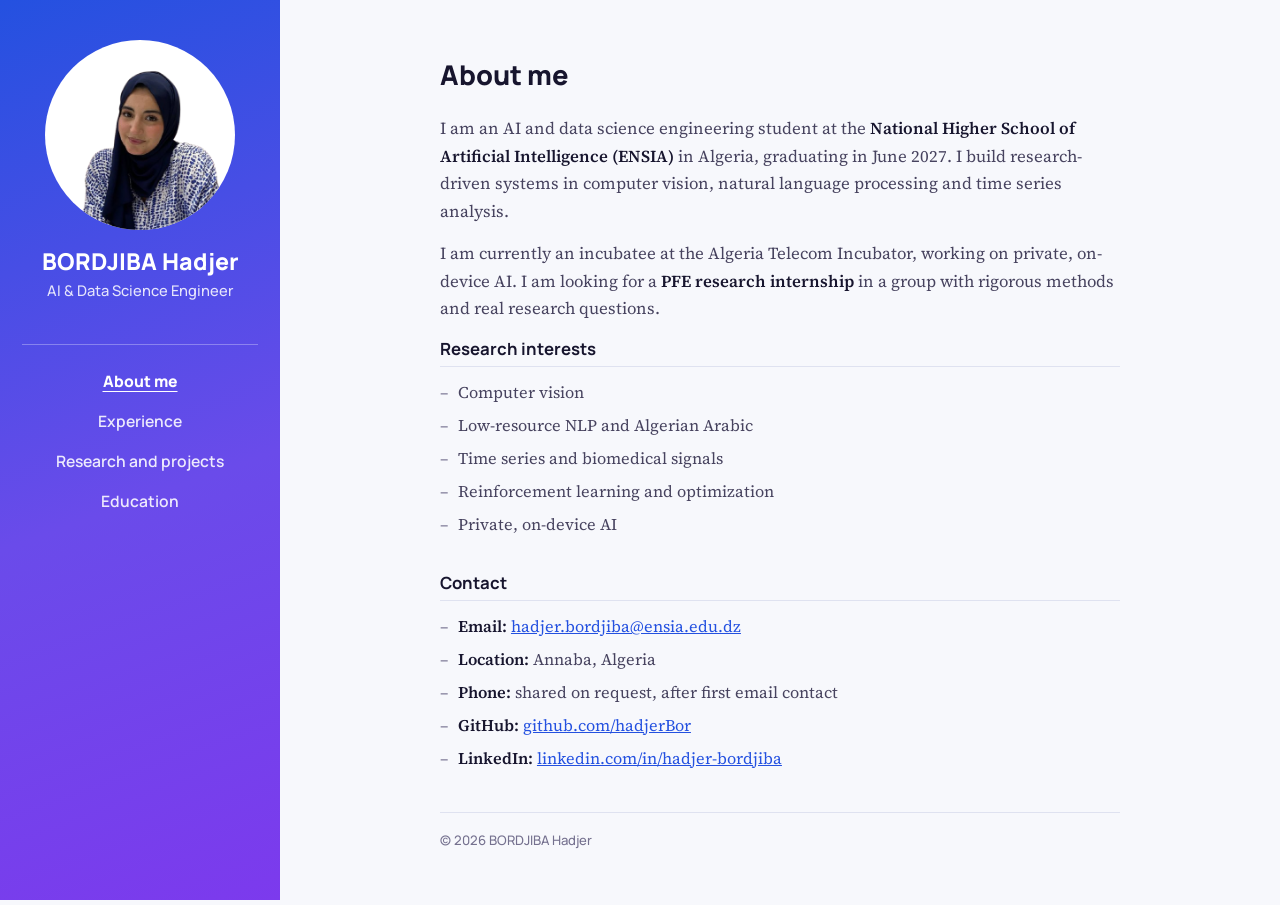
==== commit b9ff82d3: "Update index.html" ====
--- a/index.html
+++ b/index.html
@@ -5,17 +5,15 @@
 <meta name="viewport" content="width=device-width, initial-scale=1">
 
 <title>BORDJIBA Hadjer | AI &amp; Data Science Engineer</title>
-<meta name="description" content="BORDJIBA Hadjer (Hadjer Bordjiba), AI and data science engineering student at ENSIA, Algeria. Research and projects in computer vision, NLP, time series and on-device AI.">
+<meta name="description" content="BORDJIBA Hadjer (Hadjer Bordjiba), AI and data science engineering student at ENSIA, Algeria. Research interests, experience, projects and contact.">
 <meta name="author" content="BORDJIBA Hadjer">
-<meta name="robots" content="index, follow">
 <link rel="canonical" href="https://hadjerbor.github.io/">
 
 <meta property="og:type" content="profile">
 <meta property="og:title" content="BORDJIBA Hadjer | AI &amp; Data Science Engineer">
-<meta property="og:description" content="AI and data science engineering student at ENSIA, Algeria. Computer vision, NLP, time series, on-device AI.">
+<meta property="og:description" content="AI and data science engineering student at ENSIA, Algeria.">
 <meta property="og:url" content="https://hadjerbor.github.io/">
 <meta property="og:image" content="https://hadjerbor.github.io/images/MyImage.png">
-<meta name="twitter:card" content="summary">
 
 <script type="application/ld+json">
 {
@@ -27,644 +25,68 @@
   "url": "https://hadjerbor.github.io/",
   "image": "https://hadjerbor.github.io/images/MyImage.png",
   "email": "mailto:hadjer.bordjiba@ensia.edu.dz",
-  "affiliation": {
-    "@type": "CollegeOrUniversity",
-    "name": "National Higher School of Artificial Intelligence (ENSIA)"
-  },
-  "address": {
-    "@type": "PostalAddress",
-    "addressLocality": "Annaba",
-    "addressCountry": "DZ"
-  },
-  "knowsAbout": ["Computer vision", "Natural language processing", "Time series analysis", "Reinforcement learning", "On-device AI"],
-  "sameAs": [
-    "https://github.com/hadjerBor",
-    "https://www.linkedin.com/in/hadjer-bordjiba-9951a8335/"
-  ]
+  "affiliation": { "@type": "CollegeOrUniversity", "name": "National Higher School of Artificial Intelligence (ENSIA)" },
+  "address": { "@type": "PostalAddress", "addressLocality": "Annaba", "addressCountry": "DZ" },
+  "sameAs": ["https://github.com/hadjerBor", "https://www.linkedin.com/in/hadjer-bordjiba-9951a8335/"]
 }
 </script>
 
 <link rel="preconnect" href="https://fonts.googleapis.com">
 <link rel="preconnect" href="https://fonts.gstatic.com" crossorigin>
 <link href="https://fonts.googleapis.com/css2?family=Manrope:wght@500;600;700;800&family=Source+Serif+4:wght@400;600&display=swap" rel="stylesheet">
-
-<style>
-  :root {
-    /* Palette carried over from the previous website */
-    --blue-700: #1e3a8a;
-    --blue-600: #2451e0;
-    --indigo-500: #6a4bea;
-    --purple-600: #7c3aed;
-
-    --grad-panel: linear-gradient(160deg, var(--blue-600) 0%, var(--indigo-500) 55%, var(--purple-600) 100%);
-    --grad-v: linear-gradient(180deg, var(--blue-600), var(--purple-600));
-    --grad-h: linear-gradient(90deg, var(--blue-600), var(--purple-600));
-
-    --bg: #f4f5fc;
-    --surface: #ffffff;
-    --line: #e1e5f6;
-    --ink: #17152e;
-    --muted: #4c4870;
-    --soft: #5f5b85;
-    --chip: #e8ecfc;
-
-    --sidebar: 300px;
-    --font-ui: 'Manrope', system-ui, -apple-system, 'Segoe UI', Roboto, sans-serif;
-    --font-text: 'Source Serif 4', Georgia, 'Times New Roman', serif;
-  }
-
-  *, *::before, *::after { box-sizing: border-box; margin: 0; padding: 0; }
-
-  html { scroll-behavior: smooth; }
-  @media (prefers-reduced-motion: reduce) { html { scroll-behavior: auto; } }
-
-  body {
-    font-family: var(--font-text);
-    background: var(--bg);
-    color: var(--ink);
-    line-height: 1.7;
-    -webkit-font-smoothing: antialiased;
-  }
-
-  a { color: var(--blue-600); }
-  a:hover { color: var(--purple-600); }
-  :focus-visible { outline: 3px solid var(--indigo-500); outline-offset: 3px; border-radius: 3px; }
-
-  .skip {
-    position: absolute; left: 12px; top: -60px;
-    background: #fff; color: var(--blue-700);
-    padding: 10px 14px; border-radius: 6px;
-    font: 700 0.9rem var(--font-ui);
-    z-index: 20;
-  }
-  .skip:focus { top: 12px; }
-
-  /* ---------- Sidebar ---------- */
-  .sidebar {
-    position: fixed;
-    inset: 0 auto 0 0;
-    width: var(--sidebar);
-    background: var(--grad-panel);
-    color: #fff;
-    display: flex;
-    flex-direction: column;
-    padding: 32px 22px;
-    overflow-y: auto;
-    z-index: 10;
-  }
-  .sidebar :focus-visible { outline-color: #fff; }
-
-  .sidebar-inner { margin: auto 0; width: 100%; }
-
-  .portrait {
-    position: relative;
-    width: 176px; height: 176px;
-    margin: 0 auto 20px;
-    border-radius: 50%;
-    overflow: hidden;
-    border: 4px solid rgba(255,255,255,0.92);
-    background: rgba(255,255,255,0.16);
-    box-shadow: 0 14px 30px -10px rgba(20,10,80,0.55);
-    display: grid;
-    place-items: center;
-    font: 800 2.6rem var(--font-ui);
-    letter-spacing: 0.02em;
-  }
-  .portrait img {
-    position: absolute; inset: 0;
-    width: 100%; height: 100%;
-    object-fit: cover;
-    object-position: 50% 22%;
-    display: block;
-  }
-
-  .site-name {
-    font: 800 1.6rem/1.15 var(--font-ui);
-    text-align: center;
-    letter-spacing: 0.01em;
-  }
-  .site-role {
-    margin-top: 6px;
-    text-align: center;
-    font: 500 0.95rem/1.4 var(--font-ui);
-    color: rgba(255,255,255,0.86);
-  }
-
-  .nav {
-    margin-top: 28px;
-    padding-top: 14px;
-    border-top: 1px solid rgba(255,255,255,0.28);
-    display: flex;
-    flex-direction: column;
-    gap: 2px;
-  }
-  .nav a {
-    display: block;
-    padding: 10px 14px;
-    border-left: 3px solid transparent;
-    border-radius: 0 6px 6px 0;
-    color: rgba(255,255,255,0.9);
-    text-decoration: none;
-    font: 600 0.98rem var(--font-ui);
-  }
-  .nav a:hover { background: rgba(255,255,255,0.12); color: #fff; }
-  .nav a[aria-current="true"] {
-    background: rgba(255,255,255,0.2);
-    border-left-color: #fff;
-    color: #fff;
-  }
-
-  /* ---------- Main ---------- */
-  .main {
-    margin-left: var(--sidebar);
-    padding: 64px clamp(24px, 5vw, 72px) 40px;
-  }
-  .content { max-width: 820px; margin: 0 auto; }
-
-  section { margin-bottom: 68px; scroll-margin-top: 32px; }
-
-  .section-title {
-    font: 800 1.8rem/1.2 var(--font-ui);
-    color: var(--ink);
-    margin-bottom: 24px;
-  }
-  .section-title::after {
-    content: "";
-    display: block;
-    width: 56px; height: 4px;
-    margin-top: 12px;
-    border-radius: 2px;
-    background: var(--grad-h);
-  }
-
-  .sub-title {
-    font: 700 1.15rem/1.3 var(--font-ui);
-    color: var(--ink);
-    margin: 40px 0 14px;
-  }
-
-  .prose p { font-size: 1.08rem; color: var(--muted); margin-bottom: 14px; }
-  .prose p:last-child { margin-bottom: 0; }
-  .prose strong { color: var(--ink); font-weight: 600; }
-
-  /* Bars: research interests and skills */
-  .bars { list-style: none; display: grid; gap: 10px; }
-  .bar {
-    position: relative;
-    background: var(--surface);
-    border: 1px solid var(--line);
-    border-radius: 8px;
-    padding: 12px 18px 12px 24px;
-    font: 700 0.98rem/1.4 var(--font-ui);
-    color: var(--ink);
-  }
-  .bar::before {
-    content: "";
-    position: absolute; left: 0; top: 0; bottom: 0;
-    width: 6px;
-    border-radius: 8px 0 0 8px;
-    background: var(--grad-v);
-  }
-  .bar small {
-    display: block;
-    margin-top: 2px;
-    font: 500 0.86rem/1.45 var(--font-ui);
-    color: var(--soft);
-  }
-  .bar-more {
-    background: transparent;
-    border-style: dashed;
-    font-weight: 600;
-    color: var(--soft);
-  }
-  .bar-more::before { opacity: 0.45; }
-
-  /* Contact */
-  .contact { list-style: none; display: grid; gap: 12px; }
-  .contact li { display: flex; gap: 14px; align-items: flex-start; }
-  .contact svg { flex-shrink: 0; margin-top: 3px; color: var(--blue-600); }
-  .contact-label { display: block; font: 600 0.82rem var(--font-ui); color: var(--soft); }
-  .contact-value { font: 600 1rem var(--font-ui); color: var(--ink); overflow-wrap: anywhere; }
-  .contact-value a { text-decoration: none; }
-  .contact-value a:hover { text-decoration: underline; }
-
-  .link-buttons { display: flex; flex-wrap: wrap; gap: 10px; margin-top: 22px; }
-  .btn {
-    display: inline-flex; align-items: center; gap: 9px;
-    padding: 10px 18px;
-    border-radius: 8px;
-    background: var(--grad-h);
-    color: #fff;
-    text-decoration: none;
-    font: 700 0.92rem var(--font-ui);
-  }
-  .btn:hover { color: #fff; filter: brightness(1.08); }
-
-  /* Timeline (experience and projects are chronological) */
-  .timeline {
-    list-style: none;
-    margin-left: 8px;
-    padding-left: 30px;
-    border-left: 2px solid var(--line);
-  }
-  .entry { position: relative; padding-bottom: 32px; }
-  .entry:last-child { padding-bottom: 0; }
-  .entry::before {
-    content: "";
-    position: absolute;
-    left: -38px; top: 6px;
-    width: 14px; height: 14px;
-    border-radius: 50%;
-    background: var(--bg);
-    border: 3px solid var(--blue-600);
-  }
-  .entry-head {
-    display: flex; flex-wrap: wrap;
-    justify-content: space-between;
-    align-items: baseline;
-    column-gap: 20px; row-gap: 2px;
-  }
-  .entry-title { font: 700 1.1rem/1.35 var(--font-ui); color: var(--ink); }
-  .entry-when { font: 600 0.86rem var(--font-ui); color: var(--soft); white-space: nowrap; }
-  .entry-where { font: 600 0.92rem var(--font-ui); color: var(--blue-600); margin-top: 1px; }
-  .entry-desc { margin-top: 8px; font-size: 1.02rem; color: var(--muted); }
-
-  .tags { list-style: none; display: flex; flex-wrap: wrap; gap: 6px; margin-top: 12px; }
-  .tags li {
-    background: var(--chip);
-    color: var(--blue-700);
-    font: 700 0.74rem var(--font-ui);
-    padding: 3px 9px;
-    border-radius: 4px;
-  }
-
-  /* Awards */
-  .award-badge {
-    display: inline-block;
-    background: var(--grad-h);
-    color: #fff;
-    font: 700 0.78rem var(--font-ui);
-    padding: 2px 10px;
-    border-radius: 4px;
-    margin-bottom: 6px;
-  }
-  .award .bar-title { display: block; font: 700 1rem var(--font-ui); color: var(--ink); }
-  .award .bar-meta { display: block; font: 600 0.84rem var(--font-ui); color: var(--soft); margin-top: 1px; }
-  .award p { font: 400 1rem/1.6 var(--font-text); color: var(--muted); margin-top: 6px; }
-
-  /* Education */
-  .edu {
-    background: var(--surface);
-    border: 1px solid var(--line);
-    border-left: 6px solid var(--blue-600);
-    border-radius: 8px;
-    padding: 20px 22px;
-  }
-  .edu h3 { font: 700 1.12rem/1.35 var(--font-ui); }
-  .edu .entry-where { margin-top: 2px; font-size: 0.92rem; color: var(--blue-600); }
-  .edu-facts { list-style: none; margin-top: 10px; font: 500 0.95rem/1.6 var(--font-ui); color: var(--muted); }
-  .edu-facts strong { color: var(--ink); font-weight: 700; }
-  .edu p { margin-top: 10px; font-size: 1.02rem; color: var(--muted); }
-
-  .chips { list-style: none; display: flex; flex-wrap: wrap; gap: 8px; }
-  .chips li {
-    background: var(--surface);
-    border: 1px solid var(--line);
-    border-radius: 999px;
-    padding: 6px 14px;
-    font: 600 0.9rem var(--font-ui);
-    color: var(--ink);
-  }
-  .chips span { color: var(--soft); font-weight: 500; }
-
-  .footer {
-    margin-top: 8px;
-    padding-top: 22px;
-    border-top: 1px solid var(--line);
-    font: 500 0.85rem var(--font-ui);
-    color: var(--soft);
-  }
-
-  /* ---------- Small screens ---------- */
-  @media (max-width: 900px) {
-    .sidebar { position: static; width: auto; padding: 32px 20px 18px; }
-    .sidebar-inner { margin: 0 auto; max-width: 520px; }
-    .portrait { width: 140px; height: 140px; font-size: 2.1rem; }
-    .nav {
-      flex-direction: row; flex-wrap: wrap; justify-content: center;
-      gap: 4px 6px; margin-top: 20px;
-    }
-    .nav a { border-left: none; border-bottom: 3px solid transparent; border-radius: 6px 6px 0 0; padding: 8px 12px; }
-    .nav a[aria-current="true"] { border-bottom-color: #fff; }
-    .main { margin-left: 0; padding: 40px 20px 32px; }
-    section { margin-bottom: 52px; }
-    .entry-when { white-space: normal; }
-  }
-
-  @media print {
-    .sidebar { position: static; width: auto; background: none; color: #000; }
-    .nav { display: none; }
-    .main { margin-left: 0; }
-  }
-</style>
+<link rel="stylesheet" href="styles.css">
 </head>
 <body>
 
-<a class="skip" href="#about">Skip to content</a>
+<a class="skip" href="#main">Skip to content</a>
 
-<!-- ============ SIDEBAR ============ -->
 <aside class="sidebar">
-  <div class="sidebar-inner">
-    <div class="portrait">
-      <span aria-hidden="true">HB</span>
-      <img src="images/MyImage.png" alt="Portrait of Hadjer Bordjiba" width="176" height="176" onerror="this.remove()">
-    </div>
-
-    <h1 class="site-name">BORDJIBA Hadjer</h1>
-    <p class="site-role">AI &amp; Data Science Engineer</p>
-
-    <nav class="nav" aria-label="Sections">
-      <a href="#about" aria-current="true">About me</a>
-      <a href="#experience">Experience</a>
-      <a href="#projects">Research and projects</a>
-      <a href="#education">Education</a>
-    </nav>
+  <div class="portrait">
+    <span aria-hidden="true">HB</span>
+    <img src="images/MyImage.png" alt="Portrait of Hadjer Bordjiba" onerror="this.remove()">
   </div>
+  <h1 class="site-name">BORDJIBA Hadjer</h1>
+  <p class="site-role">AI &amp; Data Science Engineer</p>
+  <nav class="nav" aria-label="Sections">
+    <a href="index.html" aria-current="page">About me</a>
+    <a href="experience.html">Experience</a>
+    <a href="projects.html">Research and projects</a>
+    <a href="education.html">Education</a>
+  </nav>
 </aside>
 
-<!-- ============ MAIN ============ -->
-<main class="main">
+<main class="main" id="main">
   <div class="content">
+    <h2 class="page-title">About me</h2>
 
-    <!-- ABOUT ME -->
-    <section id="about" aria-labelledby="about-title">
-      <h2 class="section-title" id="about-title">About me</h2>
+    <p>
+      I am an AI and data science engineering student at the <strong>National Higher School of Artificial Intelligence (ENSIA)</strong> in Algeria, graduating in June 2027. I build research-driven systems in computer vision, natural language processing and time series analysis.
+    </p>
+    <p>
+      I am currently an incubatee at the Algeria Telecom Incubator, working on private, on-device AI. I am looking for a <strong>PFE research internship</strong> in a group with rigorous methods and real research questions.
+    </p>
 
-      <div class="prose">
-        <p>
-          I am an AI and data science engineering student at the <strong>National Higher School of Artificial Intelligence (ENSIA)</strong> in Algeria, graduating in June 2027. I build research-driven systems in computer vision, natural language processing and time series analysis, and I always try to understand why a model works, not just that it does.
-        </p>
-        <p>
-          I am currently an incubatee at the Algeria Telecom Incubator, working on private, on-device AI. I am looking for a <strong>PFE research internship</strong> in a group where ideas are challenged, methods are rigorous and the work leaves a measurable trace.
-        </p>
-      </div>
+    <h3 class="section-heading">Research interests</h3>
+    <ul class="plain-list">
+      <li>Computer vision</li>
+      <li>Low-resource NLP and Algerian Arabic</li>
+      <li>Time series and biomedical signals</li>
+      <li>Reinforcement learning and optimization</li>
+      <li>Private, on-device AI</li>
+    </ul>
 
-      <h3 class="sub-title">Research interests</h3>
-      <ul class="bars">
-        <li class="bar">Computer vision</li>
-        <li class="bar">Low-resource NLP and Algerian Arabic</li>
-        <li class="bar">Time series and biomedical signals</li>
-        <li class="bar">Reinforcement learning and optimization</li>
-        <li class="bar">Private, on-device AI</li>
-      </ul>
+    <h3 class="section-heading">Contact</h3>
+    <ul class="plain-list">
+      <li><strong>Email:</strong> <a href="mailto:hadjer.bordjiba@ensia.edu.dz">hadjer.bordjiba@ensia.edu.dz</a></li>
+      <li><strong>Location:</strong> Annaba, Algeria</li>
+      <li><strong>Phone:</strong> shared on request, after first email contact</li>
+      <li><strong>GitHub:</strong> <a href="https://github.com/hadjerBor" target="_blank" rel="noopener">github.com/hadjerBor</a></li>
+      <li><strong>LinkedIn:</strong> <a href="https://www.linkedin.com/in/hadjer-bordjiba-9951a8335/" target="_blank" rel="noopener">linkedin.com/in/hadjer-bordjiba</a></li>
+    </ul>
 
-      <h3 class="sub-title">What I can do</h3>
-      <ul class="bars">
-        <li class="bar">Train and optimize deep learning models
-          <small>PyTorch, TensorFlow, Scikit-learn</small></li>
-        <li class="bar">Build computer vision systems
-          <small>Object detection, OCR, recognition</small></li>
-        <li class="bar">Design NLP and RAG assistants
-          <small>Including low-resource languages</small></li>
-        <li class="bar">Forecast time series and build dashboards
-          <small>Prophet, SARIMAX, XGBoost, Streamlit</small></li>
-        <li class="bar">Run AI locally and privately
-          <small>Quantization, prompt sanitization, filtering</small></li>
-        <li class="bar">Develop full-stack web and mobile apps
-          <small>Flutter, React, Flask, Go</small></li>
-        <li class="bar bar-more">...and much more.</li>
-      </ul>
-
-      <h3 class="sub-title">Contact</h3>
-      <ul class="contact">
-        <li>
-          <svg width="18" height="18" viewBox="0 0 24 24" fill="none" stroke="currentColor" stroke-width="2" aria-hidden="true"><rect x="2" y="4" width="20" height="16" rx="2"/><path d="m22 7-8.97 5.7a1.94 1.94 0 0 1-2.06 0L2 7"/></svg>
-          <div>
-            <span class="contact-label">Email</span>
-            <span class="contact-value"><a href="mailto:hadjer.bordjiba@ensia.edu.dz">hadjer.bordjiba@ensia.edu.dz</a></span>
-          </div>
-        </li>
-        <li>
-          <svg width="18" height="18" viewBox="0 0 24 24" fill="none" stroke="currentColor" stroke-width="2" aria-hidden="true"><path d="M20 10c0 6-8 12-8 12s-8-6-8-12a8 8 0 0 1 16 0Z"/><circle cx="12" cy="10" r="3"/></svg>
-          <div>
-            <span class="contact-label">Location</span>
-            <span class="contact-value">Annaba, Algeria</span>
-          </div>
-        </li>
-        <li>
-          <svg width="18" height="18" viewBox="0 0 24 24" fill="none" stroke="currentColor" stroke-width="2" aria-hidden="true"><path d="M22 16.92v3a2 2 0 0 1-2.18 2 19.79 19.79 0 0 1-8.63-3.07 19.5 19.5 0 0 1-6-6 19.79 19.79 0 0 1-3.07-8.67A2 2 0 0 1 4.11 2h3a2 2 0 0 1 2 1.72c.127.96.361 1.903.7 2.81a2 2 0 0 1-.45 2.11L8.09 9.91a16 16 0 0 0 6 6l1.27-1.27a2 2 0 0 1 2.11-.45c.907.339 1.85.573 2.81.7A2 2 0 0 1 22 16.92z"/></svg>
-          <div>
-            <span class="contact-label">Phone</span>
-            <span class="contact-value">Shared on request, after first email contact</span>
-          </div>
-        </li>
-      </ul>
-
-      <div class="link-buttons">
-        <a class="btn" href="https://github.com/hadjerBor" target="_blank" rel="noopener">
-          <svg width="18" height="18" viewBox="0 0 24 24" fill="none" stroke="currentColor" stroke-width="2" aria-hidden="true"><path d="M9 19c-5 1.5-5-2.5-7-3m14 6v-3.87a3.37 3.37 0 0 0-.94-2.61c3.14-.35 6.44-1.54 6.44-7A5.44 5.44 0 0 0 20 4.77 5.07 5.07 0 0 0 19.91 1S18.73.65 16 2.48a13.38 13.38 0 0 0-7 0C6.27.65 5.09 1 5.09 1A5.07 5.07 0 0 0 5 4.77a5.44 5.44 0 0 0-1.5 3.78c0 5.42 3.3 6.61 6.44 7A3.37 3.37 0 0 0 9 18.13V22"/></svg>
-          GitHub
-        </a>
-        <a class="btn" href="https://www.linkedin.com/in/hadjer-bordjiba-9951a8335/" target="_blank" rel="noopener">
-          <svg width="18" height="18" viewBox="0 0 24 24" fill="none" stroke="currentColor" stroke-width="2" aria-hidden="true"><path d="M16 8a6 6 0 0 1 6 6v7h-4v-7a2 2 0 0 0-2-2 2 2 0 0 0-2 2v7h-4v-7a6 6 0 0 1 6-6z"/><rect x="2" y="9" width="4" height="12"/><circle cx="4" cy="4" r="2"/></svg>
-          LinkedIn
-        </a>
-      </div>
-    </section>
-
-    <!-- EXPERIENCE -->
-    <section id="experience" aria-labelledby="experience-title">
-      <h2 class="section-title" id="experience-title">Experience</h2>
-
-      <ol class="timeline">
-        <li class="entry">
-          <div class="entry-head">
-            <h3 class="entry-title">AI Research Developer, Incubatee</h3>
-            <span class="entry-when">2026 – Present</span>
-          </div>
-          <p class="entry-where">Algeria Telecom Incubator, Algiers, Algeria</p>
-          <p class="entry-desc">Building a browser extension powered by a local language model that stops confidential company data from reaching external AI services. I designed the on-device pipeline that keeps sensitive data on the user's machine.</p>
-          <ul class="tags" aria-label="Topics">
-            <li>Local LLM</li><li>Quantization</li><li>Prompt sanitization</li><li>Contextual filtering</li>
-          </ul>
-        </li>
-
-        <li class="entry">
-          <div class="entry-head">
-            <h3 class="entry-title">AI &amp; Computer Vision Engineering Intern</h3>
-            <span class="entry-when">July 2025 – Oct. 2025</span>
-          </div>
-          <p class="entry-where">RAQIB, remote, 4 months</p>
-          <p class="entry-desc">Built computer vision solutions that combine object detection, OCR and recognition to extract information from complex images. Optimized deep learning models for real-time use, so they stay reliable across different image quality and visual conditions.</p>
-          <ul class="tags" aria-label="Topics">
-            <li>Object detection</li><li>OCR</li><li>Real-time inference</li>
-          </ul>
-        </li>
-
-        <li class="entry">
-          <div class="entry-head">
-            <h3 class="entry-title">Data Analyst Intern</h3>
-            <span class="entry-when">Sep. 2025</span>
-          </div>
-          <p class="entry-where">Algérie Télécom, 1 month</p>
-          <p class="entry-desc">Developed a decision-support web application that forecasts with Prophet, SARIMAX and XGBoost, and created interactive Streamlit dashboards to explore the results.</p>
-          <ul class="tags" aria-label="Topics">
-            <li>Prophet</li><li>SARIMAX</li><li>XGBoost</li><li>Streamlit</li>
-          </ul>
-        </li>
-      </ol>
-    </section>
-
-    <!-- RESEARCH AND PROJECTS -->
-    <section id="projects" aria-labelledby="projects-title">
-      <h2 class="section-title" id="projects-title">Research and projects</h2>
-
-      <ol class="timeline">
-        <li class="entry">
-          <div class="entry-head">
-            <h3 class="entry-title">Reinforcement Learning Agent for Dynamic Pricing</h3>
-            <span class="entry-when">Feb. 2026 – May 2026</span>
-          </div>
-          <p class="entry-desc">A pricing agent trained with DQN and MAML so it can adapt to different e-commerce market conditions.</p>
-          <ul class="tags" aria-label="Stack">
-            <li>Python</li><li>PyTorch</li><li>Pandas</li>
-          </ul>
-        </li>
-
-        <li class="entry">
-          <div class="entry-head">
-            <h3 class="entry-title">Low-Resource Dialectal NLP and Retrieval-Augmented Generation</h3>
-            <span class="entry-when">Oct. 2025 – Jan. 2026</span>
-          </div>
-          <p class="entry-desc">An offline conversational agent that speaks Algerian Arabic. A lightweight model based on DziriBERT learns from the larger Atlas-2B model (knowledge distillation) and is combined with a hybrid RAG design to give context-aware, culturally adapted answers.</p>
-          <ul class="tags" aria-label="Stack">
-            <li>Python</li><li>PyTorch</li><li>Transformers</li><li>DziriBERT</li><li>Atlas-2B</li><li>RAG</li><li>BM25</li><li>SQLite</li><li>Embeddings</li><li>Quantization</li>
-          </ul>
-        </li>
-
-        <li class="entry">
-          <div class="entry-head">
-            <h3 class="entry-title">Digital Certification and Document Authentication Platform</h3>
-            <span class="entry-when">Oct. 2025 – Nov. 2025</span>
-          </div>
-          <p class="entry-desc">A smart-contract system to issue, publicly verify and revoke digital diplomas, with no central database.</p>
-          <ul class="tags" aria-label="Stack">
-            <li>Blockchain</li><li>Smart contracts</li><li>Solidity</li>
-          </ul>
-        </li>
-
-        <li class="entry">
-          <div class="entry-head">
-            <h3 class="entry-title">Distributed Storage Architecture for Mobile Devices</h3>
-            <span class="entry-when">Apr. 2025 – May 2025</span>
-          </div>
-          <p class="entry-desc">Splits files into encrypted chunks and spreads them across several mobile devices, with smart allocation, retrieval and secure reassembly.</p>
-          <ul class="tags" aria-label="Stack">
-            <li>Flutter</li><li>Node.js</li><li>Express</li><li>MongoDB</li><li>AES-256-CBC</li><li>JWT</li>
-          </ul>
-        </li>
-
-        <li class="entry">
-          <div class="entry-head">
-            <h3 class="entry-title">EEG Signal Classification for Sleep Analysis</h3>
-            <span class="entry-when">Mar. 2025</span>
-          </div>
-          <p class="entry-desc">Extracted and selected features from sleep EEG signals with tsfresh, then classified them with XGBoost, CatBoost and LightGBM, combined in weighted ensembles.</p>
-          <ul class="tags" aria-label="Stack">
-            <li>Python</li><li>tsfresh</li><li>Scikit-learn</li><li>XGBoost</li><li>CatBoost</li><li>LightGBM</li>
-          </ul>
-        </li>
-
-        <li class="entry">
-          <div class="entry-head">
-            <h3 class="entry-title">AI-Based Timetabling System, ENSIA</h3>
-            <span class="entry-when">Feb. 2024 – May 2024</span>
-          </div>
-          <p class="entry-desc">Solved a constraint-based scheduling problem with search methods (BFS, DFS, UCS, A*, Hill Climbing), then reformulated it as a constraint programming problem to generate timetables that respect every constraint.</p>
-          <ul class="tags" aria-label="Methods">
-            <li>Search algorithms</li><li>Constraint programming</li>
-          </ul>
-        </li>
-
-        <li class="entry">
-          <div class="entry-head">
-            <h3 class="entry-title">Full-Stack Web and Mobile Applications</h3>
-            <span class="entry-when">Sep. 2023 – Jan. 2024</span>
-          </div>
-          <p class="entry-desc">Designed and built a travel recommendation mobile app, a technician matchmaking platform and a clinic and surgery management platform, with real-time interactions and scalable architecture.</p>
-          <ul class="tags" aria-label="Stack">
-            <li>Flutter</li><li>React</li><li>Tailwind CSS</li><li>PHP</li><li>JavaScript</li><li>Go</li><li>Flask</li>
-          </ul>
-        </li>
-      </ol>
-
-      <h3 class="sub-title">Hackathon awards</h3>
-      <ul class="bars">
-        <li class="bar award">
-          <span class="award-badge">3rd place</span>
-          <span class="bar-title">National Innovation Hackathon</span>
-          <span class="bar-meta">Feb. 2025</span>
-          <p>An intelligent NLP system that screens applications automatically, with a hybrid design where humans stay in the loop.</p>
-        </li>
-        <li class="bar award">
-          <span class="award-badge">Selected for incubation</span>
-          <span class="bar-title">Forsa-Tic Hackathon</span>
-          <span class="bar-meta">Dec. 2025</span>
-          <p>An AI solution that combines natural language processing and cybersecurity.</p>
-        </li>
-      </ul>
-    </section>
-
-    <!-- EDUCATION -->
-    <section id="education" aria-labelledby="education-title">
-      <h2 class="section-title" id="education-title">Education</h2>
-
-      <div class="edu">
-        <h3>National Higher School of Artificial Intelligence (ENSIA)</h3>
-        <p class="entry-where">Algeria</p>
-        <ul class="edu-facts">
-          <li><strong>Degree:</strong> Master's / Engineering degree program</li>
-          <li><strong>Period:</strong> September 2022 – Present</li>
-          <li><strong>Expected graduation:</strong> June 2027</li>
-        </ul>
-        <p>Core focus on machine learning, computer vision, NLP and intelligent optimization.</p>
-      </div>
-
-      <h3 class="sub-title">Languages</h3>
-      <ul class="chips">
-        <li>Arabic <span>native</span></li>
-        <li>French <span>fluent</span></li>
-        <li>English <span>fluent</span></li>
-      </ul>
-    </section>
-
-    <footer class="footer">
-      &copy; 2026 BORDJIBA Hadjer
-    </footer>
-
+    <p class="footer">&copy; 2026 BORDJIBA Hadjer</p>
   </div>
 </main>
 
-<script>
-  // Highlight the current section in the sidebar while scrolling
-  (function () {
-    var links = Array.prototype.slice.call(document.querySelectorAll('.nav a'));
-    var byId = {};
-    links.forEach(function (a) { byId[a.getAttribute('href').slice(1)] = a; });
-
-    function setCurrent(id) {
-      links.forEach(function (a) { a.removeAttribute('aria-current'); });
-      if (byId[id]) byId[id].setAttribute('aria-current', 'true');
-    }
-
-    if ('IntersectionObserver' in window) {
-      var io = new IntersectionObserver(function (entries) {
-        entries.forEach(function (e) { if (e.isIntersecting) setCurrent(e.target.id); });
-      }, { rootMargin: '-25% 0px -65% 0px' });
-      document.querySelectorAll('main section[id]').forEach(function (s) { io.observe(s); });
-    }
-  })();
-</script>
-
 </body>
 </html>
--- a/styles.css
+++ b/styles.css
@@ -0,0 +1,147 @@
+/* BORDJIBA Hadjer — personal site
+   Kept plain on purpose: the sidebar carries the color, the pages carry the text. */
+
+:root {
+  --blue-600: #2451e0;
+  --indigo-500: #6a4bea;
+  --purple-600: #7c3aed;
+  --grad-panel: linear-gradient(160deg, var(--blue-600) 0%, var(--indigo-500) 55%, var(--purple-600) 100%);
+
+  --bg: #f7f8fc;
+  --ink: #17152e;
+  --muted: #47435f;
+  --soft: #75718f;
+  --line: #dfe2f0;
+
+  --sidebar: 280px;
+  --font-ui: 'Manrope', system-ui, -apple-system, 'Segoe UI', Roboto, sans-serif;
+  --font-text: 'Source Serif 4', Georgia, 'Times New Roman', serif;
+}
+
+* , *::before, *::after { box-sizing: border-box; margin: 0; padding: 0; }
+
+body {
+  font-family: var(--font-text);
+  background: var(--bg);
+  color: var(--ink);
+  line-height: 1.65;
+}
+
+a { color: var(--blue-600); }
+a:hover { color: var(--purple-600); }
+:focus-visible { outline: 2px solid var(--indigo-500); outline-offset: 2px; }
+
+.skip {
+  position: absolute; left: 12px; top: -60px;
+  background: #fff; color: var(--blue-600);
+  padding: 8px 12px; border-radius: 4px;
+  font: 700 0.9rem var(--font-ui);
+  z-index: 20;
+}
+.skip:focus { top: 12px; }
+
+/* ---------- Sidebar ---------- */
+.sidebar {
+  position: fixed;
+  inset: 0 auto 0 0;
+  width: var(--sidebar);
+  background: var(--grad-panel);
+  color: #fff;
+  display: flex;
+  flex-direction: column;
+  align-items: center;
+  padding: 40px 22px;
+  overflow-y: auto;
+}
+.sidebar :focus-visible { outline-color: #fff; }
+
+.portrait {
+  position: relative;
+  width: 190px; height: 190px;
+  margin-bottom: 18px;
+  border-radius: 50%;
+  background: #ffffff;
+  overflow: hidden;
+  display: grid;
+  place-items: center;
+}
+.portrait span {
+  font: 800 2.3rem var(--font-ui);
+  color: var(--blue-600);
+}
+.portrait img {
+  position: absolute; inset: 0;
+  width: 100%; height: 100%;
+  object-fit: cover;
+  display: block;
+}
+
+.site-name { font: 800 1.45rem/1.2 var(--font-ui); text-align: center; }
+.site-role { margin-top: 4px; font: 500 0.92rem var(--font-ui); color: rgba(255,255,255,0.85); text-align: center; }
+
+.nav {
+  margin-top: 30px;
+  width: 100%;
+  padding-top: 16px;
+  border-top: 1px solid rgba(255,255,255,0.3);
+  display: flex;
+  flex-direction: column;
+}
+.nav a {
+  padding: 9px 6px;
+  color: rgba(255,255,255,0.88);
+  text-decoration: none;
+  font: 600 0.98rem var(--font-ui);
+  text-align: center;
+  border-radius: 4px;
+}
+.nav a:hover { color: #fff; }
+.nav a[aria-current="page"] { color: #fff; font-weight: 800; text-decoration: underline; text-underline-offset: 4px; }
+
+/* ---------- Main ---------- */
+.main { margin-left: var(--sidebar); padding: 56px clamp(24px, 5vw, 64px); }
+.content { max-width: 680px; margin: 0 auto; }
+
+.page-title { font: 800 1.7rem var(--font-ui); margin-bottom: 22px; }
+
+.section-heading {
+  font: 700 1.05rem var(--font-ui);
+  margin: 34px 0 12px;
+  padding-bottom: 6px;
+  border-bottom: 1px solid var(--line);
+}
+.section-heading:first-of-type { margin-top: 0; }
+
+p { font-size: 1.05rem; color: var(--muted); margin-bottom: 14px; }
+p:last-child { margin-bottom: 0; }
+strong { color: var(--ink); font-weight: 600; }
+
+/* Simple dash list — research interests, languages, tools */
+.plain-list { list-style: none; }
+.plain-list li { position: relative; padding-left: 1.1em; margin-bottom: 6px; font-size: 1.02rem; color: var(--muted); }
+.plain-list li::before { content: "\2013"; position: absolute; left: 0; color: var(--soft); }
+.plain-list strong { display: inline; }
+
+/* Records — experience, projects, awards */
+.record { padding: 18px 0; }
+.record + .record { border-top: 1px solid var(--line); }
+.record:first-child { padding-top: 0; }
+.record h3 { font: 700 1.05rem var(--font-ui); color: var(--ink); margin-bottom: 2px; }
+.record .meta { font: 600 0.85rem var(--font-ui); color: var(--soft); margin-bottom: 8px; }
+.record p { margin-bottom: 0; }
+.record .tools { font-size: 0.88rem; color: var(--soft); margin-top: 8px; }
+
+.footer { margin-top: 40px; padding-top: 18px; border-top: 1px solid var(--line); font: 500 0.82rem var(--font-ui); color: var(--soft); }
+
+/* ---------- Small screens ---------- */
+@media (max-width: 860px) {
+  .sidebar { position: static; width: auto; padding: 28px 20px 16px; }
+  .portrait { width: 140px; height: 140px; }
+  .nav { flex-direction: row; flex-wrap: wrap; justify-content: center; gap: 4px 14px; border-top: none; margin-top: 18px; padding-top: 0; }
+  .main { margin-left: 0; padding: 36px 20px; }
+}
+
+@media print {
+  .sidebar { position: static; width: auto; background: none; color: #000; }
+  .main { margin-left: 0; }
+}
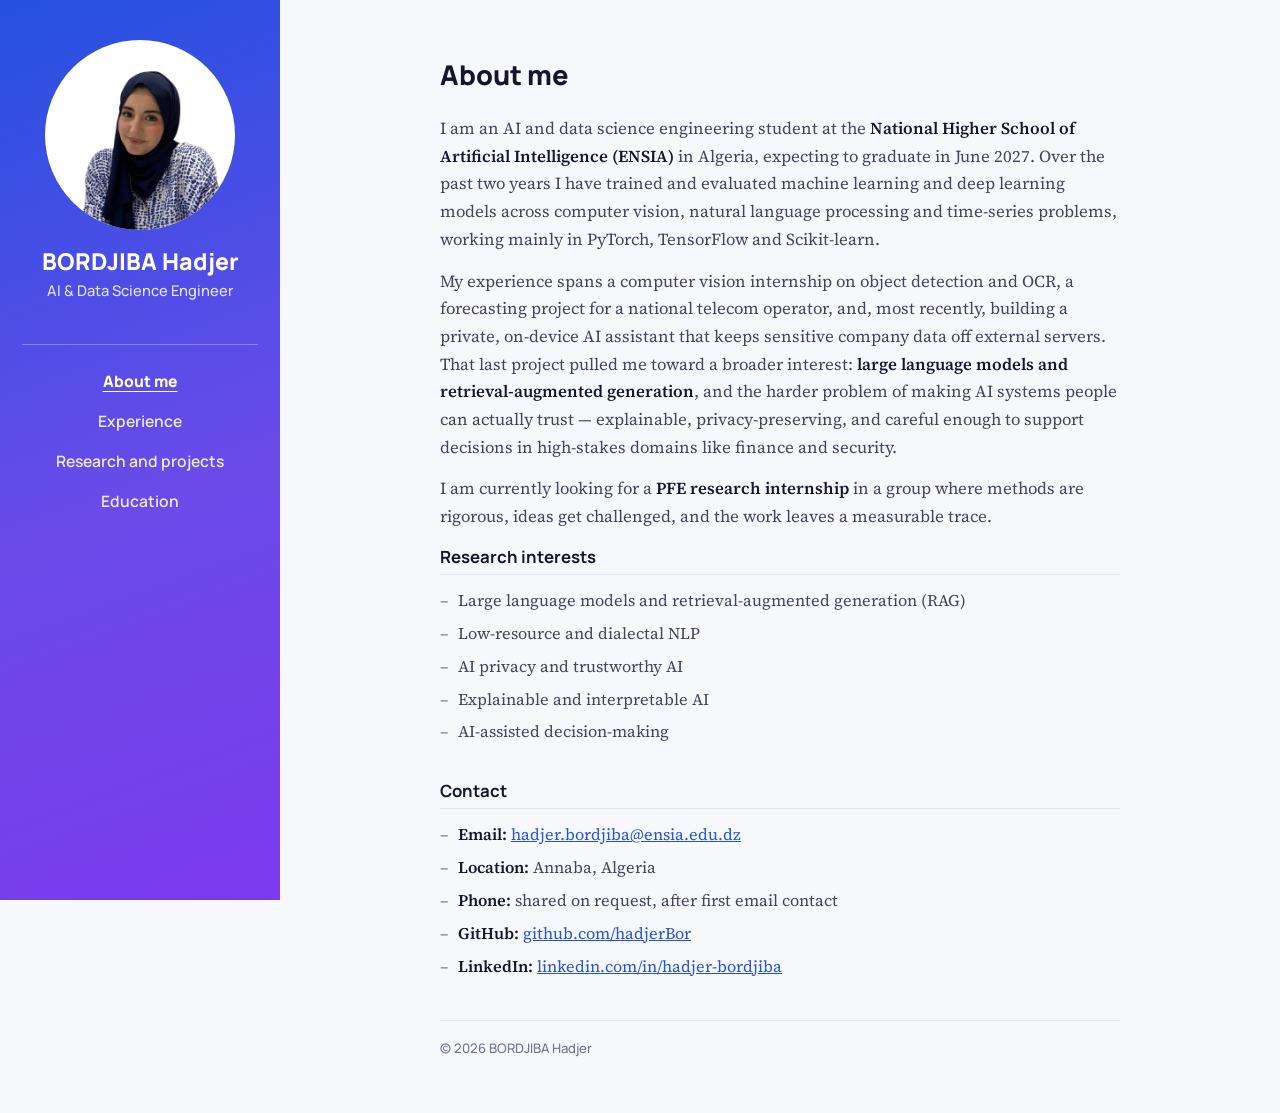
==== commit 6d24a346: "Update index.html" ====
--- a/index.html
+++ b/index.html
@@ -60,19 +60,22 @@
     <h2 class="page-title">About me</h2>
 
     <p>
-      I am an AI and data science engineering student at the <strong>National Higher School of Artificial Intelligence (ENSIA)</strong> in Algeria, graduating in June 2027. I build research-driven systems in computer vision, natural language processing and time series analysis.
+      I am an AI and data science engineering student at the <strong>National Higher School of Artificial Intelligence (ENSIA)</strong> in Algeria, expecting to graduate in June 2027. Over the past two years I have trained and evaluated machine learning and deep learning models across computer vision, natural language processing and time-series problems, working mainly in PyTorch, TensorFlow and Scikit-learn.
     </p>
     <p>
-      I am currently an incubatee at the Algeria Telecom Incubator, working on private, on-device AI. I am looking for a <strong>PFE research internship</strong> in a group with rigorous methods and real research questions.
+      My experience spans a computer vision internship on object detection and OCR, a forecasting project for a national telecom operator, and, most recently, building a private, on-device AI assistant that keeps sensitive company data off external servers. That last project pulled me toward a broader interest: <strong>large language models and retrieval-augmented generation</strong>, and the harder problem of making AI systems people can actually trust — explainable, privacy-preserving, and careful enough to support decisions in high-stakes domains like finance and security.
+    </p>
+    <p>
+      I am currently looking for a <strong>PFE research internship</strong> in a group where methods are rigorous, ideas get challenged, and the work leaves a measurable trace.
     </p>
 
     <h3 class="section-heading">Research interests</h3>
     <ul class="plain-list">
-      <li>Computer vision</li>
-      <li>Low-resource NLP and Algerian Arabic</li>
-      <li>Time series and biomedical signals</li>
-      <li>Reinforcement learning and optimization</li>
-      <li>Private, on-device AI</li>
+      <li>Large language models and retrieval-augmented generation (RAG)</li>
+      <li>Low-resource and dialectal NLP</li>
+      <li>AI privacy and trustworthy AI</li>
+      <li>Explainable and interpretable AI</li>
+      <li>AI-assisted decision-making</li>
     </ul>
 
     <h3 class="section-heading">Contact</h3>
